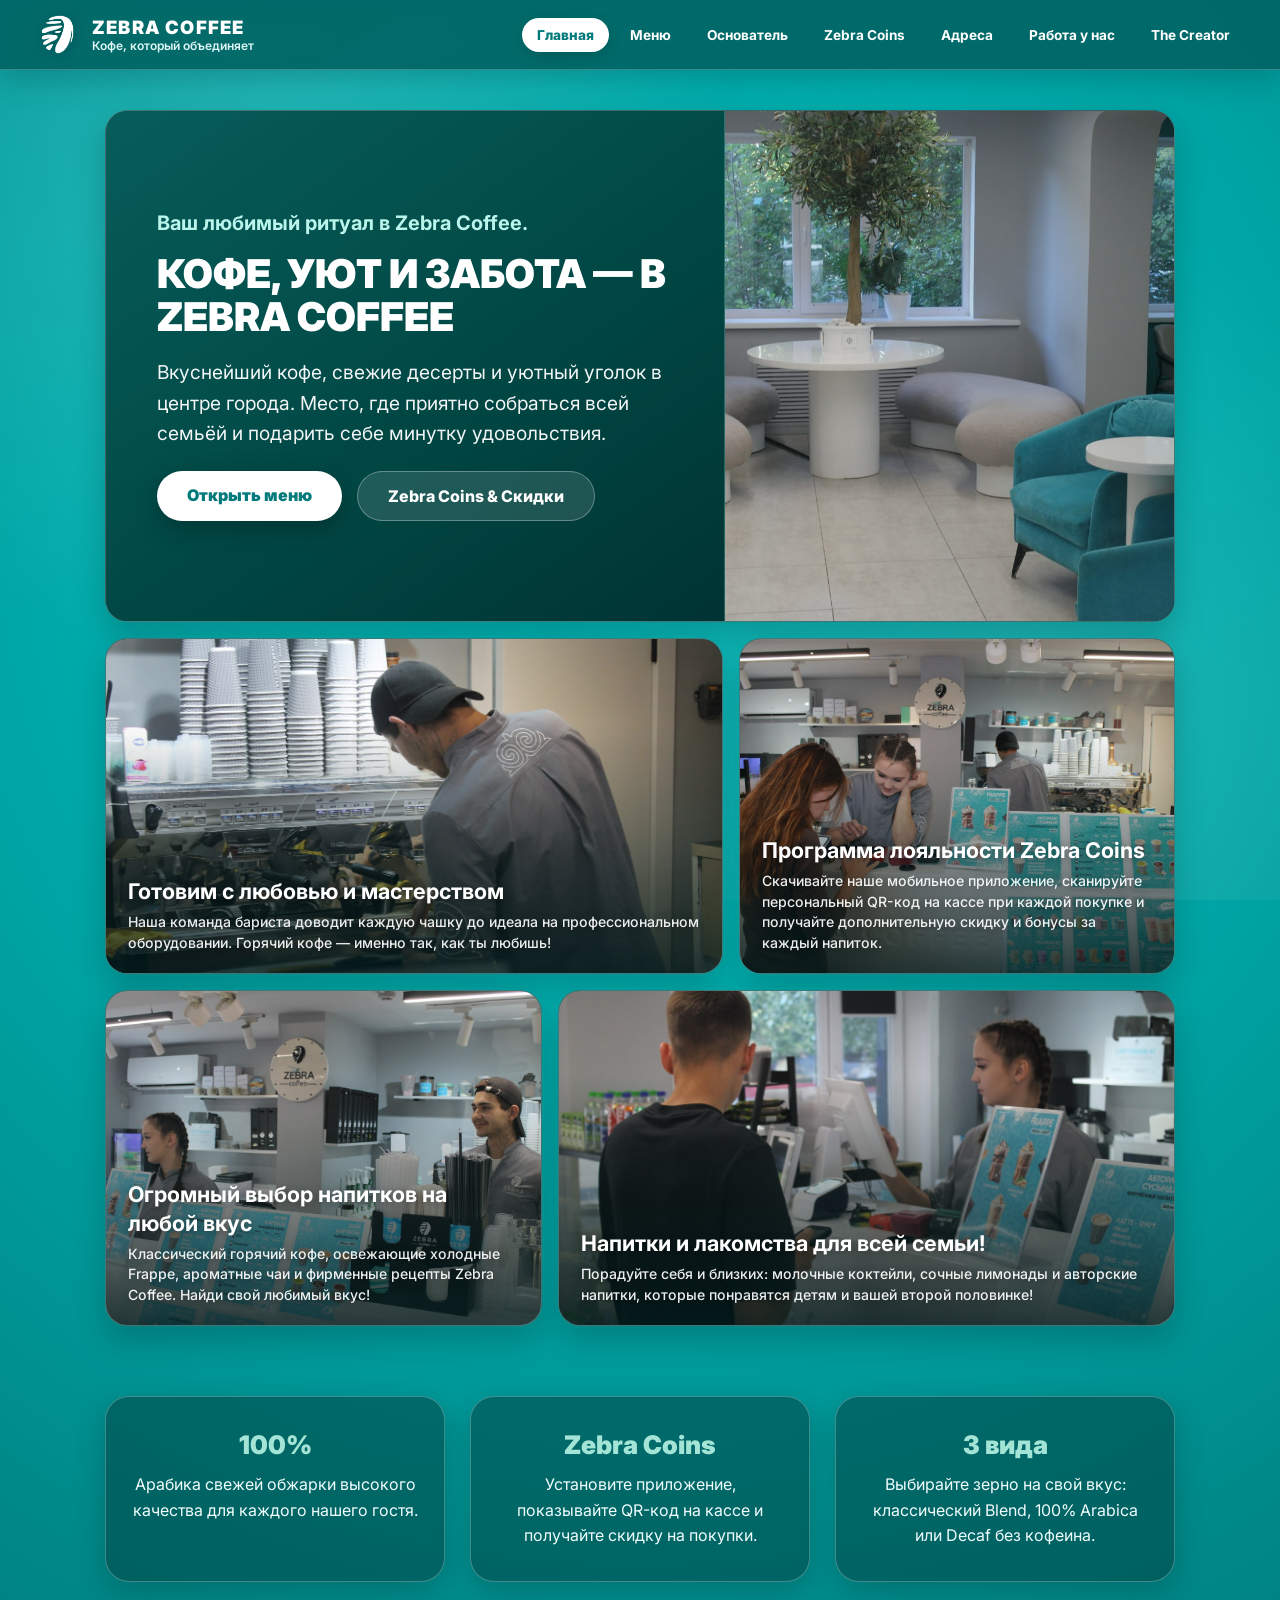
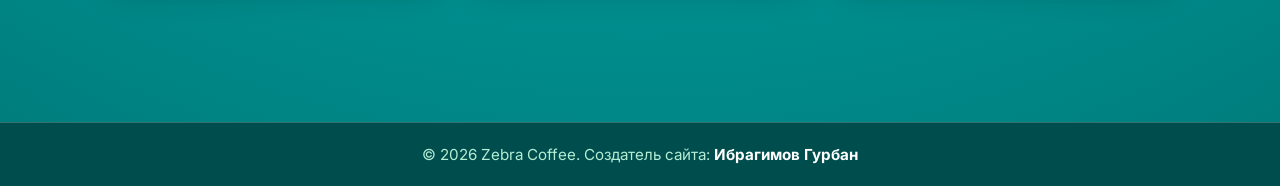
==== index.html @ 772f5da1 "Add files via upload" ====
<!DOCTYPE html>
<html lang="ru">
<head>
  <meta charset="UTF-8">
  <meta name="viewport" content="width=device-width, initial-scale=1.0">
  <title>Zebra Coffee</title>
  <link rel="icon" type="image/x-icon" href="images/unnamed (1).ico">
  <link rel="stylesheet" href="styles.css">
  <link rel="preconnect" href="https://fonts.googleapis.com">
  <link rel="preconnect" href="https://fonts.gstatic.com" crossorigin>
  <link href="https://fonts.googleapis.com/css2?family=Montserrat:ital,wght@0,300;0,400;0,600;0,800;0,900;1,400&display=swap" rel="stylesheet">
  <style>
    :root {
      --bg-teal: #007a7a;
      --accent-teal: #a3e4d7;
      --glass-bg: rgba(0, 50, 50, 0.45);
      --glass-border: rgba(255, 255, 255, 0.25);
      --text-white: #ffffff;
    }

    body {
      background-color: var(--bg-teal);
      color: var(--text-white);
      font-family: 'Montserrat', -apple-system, BlinkMacSystemFont, sans-serif;
      margin: 0;
      padding: 0;
    }
    .hero-buttons-row {
      display: flex;
      gap: 15px;
      flex-wrap: wrap;
    }
    .hero-btn-primary {
      display: inline-block;
      background: #ffffff;
      color: var(--bg-teal);
      padding: 14px 30px;
      border-radius: 30px;
      font-weight: 900;
      font-size: 1rem;
      text-decoration: none;
      box-shadow: 0 8px 25px rgba(0,0,0,0.25);
      transition: all 0.3s ease;
    }
    .hero-btn-primary:hover {
      background: #e0f7f7;
      transform: translateY(-3px);
    }
    .hero-btn-secondary {
      display: inline-block;
      background: rgba(255, 255, 255, 0.12);
      border: 1px solid rgba(255, 255, 255, 0.3);
      color: #ffffff;
      padding: 14px 30px;
      border-radius: 30px;
      font-weight: 800;
      font-size: 1rem;
      text-decoration: none;
      backdrop-filter: blur(10px);
      transition: all 0.3s ease;
    }
    .hero-btn-secondary:hover {
      background: rgba(255, 255, 255, 0.25);
      transform: translateY(-3px);
    }

    .steam-line-1 {
      animation: riseSteam1 2.4s ease-in-out infinite;
      transform-origin: 90px 46px;
    }
    .steam-line-2 {
      animation: riseSteam2 2.8s ease-in-out infinite;
      animation-delay: 0.9s;
      transform-origin: 90px 46px;
    }

    @keyframes riseSteam1 {
      0% {
        transform: translateY(0px) scale(0.4);
        opacity: 0;
      }
      30% {
        opacity: 0.8;
      }
      80% {
        opacity: 0.2;
      }
      100% {
        transform: translateY(-38px) scale(1.1);
        opacity: 0;
      }
    }

    @keyframes riseSteam2 {
      0% {
        transform: translateY(0px) scale(0.3);
        opacity: 0;
      }
      35% {
        opacity: 0.85;
      }
      80% {
        opacity: 0.15;
      }
      100% {
        transform: translateY(-42px) scale(1.2);
        opacity: 0;
      }
    }

    .features-grid {
      display: grid;
      grid-template-columns: repeat(auto-fit, minmax(280px, 1fr));
      gap: 25px;
      max-width: 1100px;
      margin: 0 auto 60px auto;
      padding: 0 15px;
    }

    .feature-box {
      background: var(--glass-bg);
      border: 1px solid var(--glass-border);
      border-radius: 24px;
      padding: 32px 25px;
      text-align: center;
      backdrop-filter: blur(14px);
      -webkit-backdrop-filter: blur(14px);
      box-shadow: 0 10px 30px rgba(0, 30, 30, 0.25);
      transition: all 0.3s ease;
    }
    .feature-box:hover {
      transform: translateY(-5px);
      background: rgba(0, 70, 70, 0.6);
      border-color: rgba(255, 255, 255, 0.45);
    }
    .feature-box h3 {
      font-size: 1.6rem;
      font-weight: 900;
      color: var(--accent-teal);
      margin-bottom: 12px;
    }
    .feature-box p {
      font-size: 1rem;
      color: #f0fdfd;
      line-height: 1.6;
      margin: 0;
    }

    .home-gallery {
      max-width: 1100px;
      margin: 20px auto 70px;
      padding: 0 15px;
    }
    .home-gallery-grid {
      display: grid;
      grid-template-columns: repeat(12, minmax(0, 1fr));
      grid-auto-rows: 160px;
      gap: 16px;
    }
    .home-gallery-item {
      position: relative;
      grid-column: span 5;
      min-width: 0;
      margin: 0;
      overflow: hidden;
      border: 1px solid rgba(255, 255, 255, 0.24);
      border-radius: 22px;
      background: rgba(0, 45, 45, 0.7);
      box-shadow: 0 14px 32px rgba(0, 30, 30, 0.24);
    }
    .home-gallery-item--hero {
      grid-column: 1 / -1;
      grid-row: span 3;
      min-height: 512px;
    }
    .home-gallery-item:nth-child(2),
    .home-gallery-item:nth-child(5) {
      grid-column: span 7;
      grid-row: span 2;
      min-height: 336px;
    }
    .home-gallery-item:nth-child(3),
    .home-gallery-item:nth-child(4) {
      grid-column: span 5;
      grid-row: span 2;
      min-height: 336px;
    }
    .home-gallery-item img {
      display: block;
      width: 100%;
      height: 100%;
      object-fit: cover;
      object-position: center;
      transition: transform 0.55s ease;
    }
    .home-gallery-item:hover img {
      transform: scale(1.04);
    }
    .home-gallery-item--hero {
      background: linear-gradient(145deg, #075d5a, #003b3a 72%, #002f31);
    }
    .home-gallery-item--hero img {
      position: absolute;
      inset: 0 0 0 58%;
      width: 42%;
      object-position: center 48%;
    }
    .home-gallery-item.home-gallery-item--hero::after {
      inset: 0 0 0 58%;
      background: linear-gradient(90deg, rgba(0, 43, 42, 0.08), rgba(0, 25, 27, 0.18));
    }
    .home-gallery-item::after {
      position: absolute;
      inset: 25% 0 0;
      content: "";
      background: linear-gradient(180deg, transparent, rgba(0, 24, 26, 0.82));
      pointer-events: none;
    }
    .home-gallery-item figcaption {
      position: absolute;
      z-index: 1;
      right: 22px;
      bottom: 20px;
      left: 22px;
      display: flex;
      flex-direction: column;
      gap: 6px;
      color: #ffffff;
      text-shadow: 0 2px 10px rgba(0, 0, 0, 0.4);
    }
    .home-gallery-item figcaption span {
      color: #baf5ec;
      font-size: 0.76rem;
      font-weight: 800;
      letter-spacing: 0.08em;
      text-transform: uppercase;
    }
    .home-gallery-item figcaption strong {
      font-size: clamp(1rem, 2.1vw, 1.35rem);
      line-height: 1.35;
    }
    .home-gallery-item figcaption .home-gallery-copy {
      color: rgba(255, 255, 255, 0.92);
      font-size: 0.88rem;
      font-weight: 500;
      letter-spacing: normal;
      line-height: 1.45;
      text-transform: none;
    }
    .home-gallery-item--hero figcaption.home-photo-hero {
      top: 0;
      right: auto;
      bottom: 0;
      left: 0;
      width: 58%;
      box-sizing: border-box;
      justify-content: center;
      gap: 18px;
      padding: clamp(28px, 4vw, 52px);
      border: 0;
      border-right: 1px solid rgba(255,255,255,.14);
      border-left: 0;
      border-radius: 20px 0 0 20px;
      background: linear-gradient(145deg, #075d5a, #004542 62%, #003333);
      box-shadow: none;
      backdrop-filter: none;
      -webkit-backdrop-filter: none;
      text-shadow: none;
      transform: none;
    }
    .home-photo-hero .home-photo-kicker {
      color: #baf5ec;
      font-size: clamp(1rem, 1.8vw, 1.25rem);
      font-weight: 700;
      letter-spacing: normal;
      text-transform: none;
    }
    .home-photo-hero h1 {
      margin: 0;
      color: #fff;
      font-size: clamp(2rem, 3.1vw, 2.8rem);
      font-weight: 900;
      line-height: 1.08;
    }
    .home-photo-hero p {
      margin: 0;
      color: rgba(255,255,255,.95);
      font-size: clamp(1rem, 1.55vw, 1.2rem);
      line-height: 1.6;
    }
    .home-photo-hero .hero-buttons-row {
      margin-top: 4px;
    }

    @media screen and (max-width: 850px) {
      .home-gallery-grid {
        grid-template-columns: repeat(2, minmax(0, 1fr));
        grid-auto-rows: minmax(320px, auto);
      }
      .home-gallery-item,
      .home-gallery-item:nth-child(n+2) {
        grid-column: span 2;
        grid-row: auto;
        min-height: 320px;
      }
      .home-gallery-item--hero {
        min-height: 500px;
      }
    }
    @media screen and (max-width: 520px) {
      .home-gallery {
        margin-bottom: 48px;
      }
      .home-gallery-grid {
        grid-template-columns: 1fr;
        grid-auto-rows: minmax(320px, auto);
        gap: 12px;
      }
      .home-gallery-item,
      .home-gallery-item:nth-child(n+2) {
        grid-column: span 1;
        grid-row: auto;
        min-height: 320px;
      }
      .home-gallery-item--hero {
        grid-column: span 1;
        grid-row: auto;
        min-height: 540px;
      }
      .home-gallery-item--hero figcaption.home-photo-hero {
        top: auto;
        right: 17px;
        bottom: 20px;
        left: 17px;
        width: auto;
        padding: 22px 18px;
        transform: none;
        gap: 12px;
      }
      .home-gallery-item figcaption {
        right: 17px;
        bottom: 16px;
        left: 17px;
      }
    }
    @media screen and (max-width: 650px) {
      .home-gallery-grid {
        display: block;
        margin: 0;
        padding: 0;
        overflow: visible;
      }
      .home-gallery-item:not(.home-gallery-item--hero) {
        display: none;
      }
      .home-gallery-item--hero {
        display: flex;
        width: 100%;
        height: auto;
        min-height: 0;
      }
      .home-gallery-item--hero img {
        inset: 0 0 auto;
        width: 100%;
        height: 220px;
        object-position: center 55%;
      }
      .home-gallery-item.home-gallery-item--hero::after {
        inset: 0 0 auto;
        height: 220px;
        background: linear-gradient(180deg, transparent 55%, rgba(0, 48, 48, .55));
      }
      .home-gallery-item--hero figcaption.home-photo-hero {
        position: relative;
        top: auto;
        right: auto;
        bottom: auto;
        left: auto;
        width: 100%;
        box-sizing: border-box;
        margin-top: 220px;
        padding: 22px 20px 26px;
        gap: 11px;
        border: 0;
        border-top: 1px solid rgba(255,255,255,.16);
        border-left: 0;
        border-radius: 0;
        background: linear-gradient(180deg, #064542, #003b3a);
        transform: none;
      }
      .home-photo-hero h1 {
        font-size: clamp(1.75rem, 7.2vw, 2.35rem);
      }
      .home-photo-hero p {
        font-size: 0.95rem;
        line-height: 1.5;
      }
      .home-photo-hero .hero-buttons-row {
        gap: 10px;
      }
      .home-photo-hero .hero-btn-primary,
      .home-photo-hero .hero-btn-secondary {
        padding: 12px 16px;
        font-size: 0.9rem;
      }
      .features-grid {
        grid-template-columns: 1fr;
        gap: 14px;
        margin-top: 24px;
      }
      .feature-box {
        position: relative;
        display: flex;
        min-height: 190px;
        flex-direction: column;
        justify-content: flex-end;
        overflow: hidden;
        isolation: isolate;
        padding: 24px;
        border-color: rgba(255,255,255,.24);
        background: #003c3d;
        text-align: left;
        backdrop-filter: none;
        -webkit-backdrop-filter: none;
      }
      .feature-box::before,
      .feature-box::after {
        position: absolute;
        inset: 0;
        content: "";
        pointer-events: none;
      }
      .feature-box::before {
        z-index: -2;
        background-image: var(--feature-image);
        background-position: center;
        background-size: cover;
        opacity: .7;
      }
      .feature-box::after {
        z-index: -1;
        background: linear-gradient(90deg, rgba(0,30,31,.9), rgba(0,35,36,.48)), linear-gradient(0deg, rgba(0,24,26,.75), transparent 85%);
      }
      .feature-box:nth-child(1) {
        --feature-image: url("images/home-coffee-making.jpg");
      }
      .feature-box:nth-child(2) {
        --feature-image: url("images/home-guest-service.jpg");
      }
      .feature-box:nth-child(2)::before {
        background-position: center 42%;
        background-size: cover;
      }
      .feature-box:nth-child(3) {
        --feature-image: url("images/home-barista-service.jpg");
      }
      .feature-box h3 {
        position: relative;
        margin: 0 0 8px;
        color: #baf5ec;
        font-size: 1.55rem;
        text-shadow: 0 2px 12px rgba(0,0,0,.6);
      }
      .feature-box p {
        position: relative;
        max-width: 36rem;
        color: #fff;
        font-size: 1rem;
        line-height: 1.55;
        text-shadow: 0 2px 12px rgba(0,0,0,.8);
      }
    }  </style>
</head>
<body>

  <header>
    <div class="nav-container">
      <a href="index.html" class="logo-container">
        <img src="images/zebra-mark-white.png" alt="Zebra Coffee" class="logo-img">
        <div class="logo-brand-text">
          <span class="logo-brand-title">ZEBRA COFFEE</span>
          <span class="logo-brand-subtitle">Кофе, который объединяет</span>
        </div>
      </a>
      <nav>
        <ul>
          <li><a href="index.html" class="active">Главная</a></li>
          <li><a href="menu.html">Меню</a></li>
          <li><a href="about.html">Основатель</a></li>
          <li><a href="zebra-coins.html">Zebra Coins</a></li>
          <li><a href="addresses.html">Адреса</a></li>
          <li><a href="job.html">Работа у нас</a></li>
          <li><a href="creators.html">The Creator</a></li>
        </ul>
      </nav>
    </div>
  </header>

  <div class="container">
    <section class="home-gallery" aria-label="Zebra Coffee">
      <div class="home-gallery-grid">
        <figure class="home-gallery-item home-gallery-item--hero">
          <img src="images/home-interior.jpg" alt="Уютный интерьер кофейни Zebra Coffee" loading="eager" decoding="async">
          <figcaption class="home-photo-hero">
            <span class="home-photo-kicker">Ваш любимый ритуал в Zebra Coffee.</span>
            <h1>КОФЕ, УЮТ И ЗАБОТА — В ZEBRA COFFEE</h1>
            <p>Вкуснейший кофе, свежие десерты и уютный уголок в центре города. Место, где приятно собраться всей семьёй и подарить себе минутку удовольствия.</p>
            <div class="hero-buttons-row">
              <a href="menu.html" class="hero-btn-primary">Открыть меню</a>
              <a href="zebra-coins.html" class="hero-btn-secondary">Zebra Coins &amp; Скидки</a>
            </div>
          </figcaption>
        </figure>
        <figure class="home-gallery-item">
          <img src="images/home-coffee-making.jpg" alt="Бариста готовит кофе на профессиональной кофемашине" loading="lazy" decoding="async">
          <figcaption><strong>Готовим с любовью и мастерством</strong><span class="home-gallery-copy">Наша команда бариста доводит каждую чашку до идеала на профессиональном оборудовании. Горячий кофе — именно так, как ты любишь!</span></figcaption>
        </figure>
        <figure class="home-gallery-item">
          <img src="images/home-cafe-team.jpg" alt="Команда Zebra Coffee за работой" loading="lazy" decoding="async">
          <figcaption><strong>Программа лояльности Zebra Coins</strong><span class="home-gallery-copy">Скачивайте наше мобильное приложение, сканируйте персональный QR-код на кассе при каждой покупке и получайте дополнительную скидку и бонусы за каждый напиток.</span></figcaption>
        </figure>
        <figure class="home-gallery-item">
          <img src="images/home-barista-service.jpg" alt="Бариста помогает гостям выбрать напиток" loading="lazy" decoding="async">
          <figcaption><strong>Огромный выбор напитков на любой вкус</strong><span class="home-gallery-copy">Классический горячий кофе, освежающие холодные Frappe, ароматные чаи и фирменные рецепты Zebra Coffee. Найди свой любимый вкус!</span></figcaption>
        </figure>
        <figure class="home-gallery-item">
          <img src="images/home-guest-service.jpg" alt="Гость оформляет заказ в Zebra Coffee" loading="lazy" decoding="async">
          <figcaption><strong>Напитки и лакомства для всей семьи!</strong><span class="home-gallery-copy">Порадуйте себя и близких: молочные коктейли, сочные лимонады и авторские напитки, которые понравятся детям и вашей второй половинке!</span></figcaption>
        </figure>
      </div>
    </section>

    <div class="features-grid">
      <div class="feature-box">
        <h3>100%</h3>
        <p>Арабика свежей обжарки высокого качества для каждого нашего гостя.</p>
      </div>
      <div class="feature-box">
        <h3>Zebra Coins</h3>
        <p>Установите приложение, показывайте QR-код на кассе и получайте скидку на покупки.</p>
      </div>
      <div class="feature-box">
        <h3>3 вида</h3>
        <p>Выбирайте зерно на свой вкус: классический Blend, 100% Arabica или Decaf без кофеина.</p>
      </div>
    </div>


  </div>

  <footer>
    <p>© 2026 Zebra Coffee. Создатель сайта: <strong>Ибрагимов Гурбан</strong></p>
  </footer>

</body>
</html>
---- styles.css ----
@import url('https://fonts.googleapis.com/css2?family=Inter:wght@400;600;700;800;900&display=swap');

* {
  box-sizing: border-box;
  margin: 0;
  padding: 0;
}

body {
  background: radial-gradient(circle at 50% 30%, #00c9c9 0%, #00a3a3 50%, #007a7a 100%) !important;
  color: #ffffff !important;
  font-family: 'Inter', 'Segoe UI', Helvetica, Arial, sans-serif !important;
  min-height: 100vh;
  overflow-x: hidden;
  position: relative;
  opacity: 0;
  animation: fadeInPage 0.4s ease-in-out forwards;
}

@keyframes fadeInPage {
  from { opacity: 0; }
  to { opacity: 1; }
}

body::before {
  content: '';
  position: fixed;
  top: 0;
  left: 0;
  width: 100%;
  height: 100%;
  background-image: radial-gradient(circle at 20% 20%, rgba(255, 255, 255, 0.15) 0%, transparent 40%),
                    radial-gradient(circle at 80% 80%, rgba(255, 255, 255, 0.12) 0%, transparent 40%),
                    radial-gradient(circle at 50% 50%, rgba(0, 0, 0, 0.1) 0%, transparent 60%);
  pointer-events: none;
  z-index: -1;
}

header {
  background: rgba(0, 100, 100, 0.92) !important;
  backdrop-filter: blur(14px) !important;
  border-bottom: 1px solid rgba(255, 255, 255, 0.22) !important;
  position: sticky !important;
  top: 0 !important;
  z-index: 10000 !important;
  padding: 12px 0 !important;
  box-shadow: 0 8px 32px rgba(0, 40, 40, 0.25) !important;
}

.nav-container {
  max-width: 1250px !important;
  margin: 0 auto !important;
  padding: 0 20px !important;
  display: flex !important;
  justify-content: space-between !important;
  align-items: center !important;
}

.logo-container {
  display: flex !important;
  align-items: center !important;
  gap: 12px !important;
  text-decoration: none !important;
}

.logo-img {
  width: 45px !important;
  height: 45px !important;
  max-width: 45px !important;
  max-height: 45px !important;
  object-fit: contain !important;
  filter: drop-shadow(0 2px 8px rgba(0,0,0,0.2));
}

.logo-brand-text {
  display: flex !important;
  flex-direction: column !important;
}

.logo-brand-title {
  color: #ffffff !important;
  font-weight: 900 !important;
  font-size: 1.15rem !important;
  letter-spacing: 1.2px !important;
}

.logo-brand-subtitle {
  color: #e0f7f7 !important;
  font-size: 0.75rem !important;
  font-weight: 600 !important;
}

nav ul {
  list-style: none !important;
  display: flex !important;
  gap: 6px !important;
  margin: 0 !important;
  padding: 0 !important;
  align-items: center !important;
}

nav ul li {
  display: inline-block !important;
}

nav ul li a {
  color: #ffffff !important;
  text-decoration: none !important;
  font-size: 0.85rem !important;
  font-weight: 700 !important;
  padding: 8px 14px !important;
  border-radius: 25px !important;
  transition: all 0.25s ease !important;
  display: inline-block !important;
  border: 1px solid transparent !important;
}

nav ul li a:hover {
  background: rgba(255, 255, 255, 0.25) !important;
  border-color: rgba(255, 255, 255, 0.4) !important;
  transform: translateY(-2px) !important;
}

nav ul li a.active {
  background: #ffffff !important;
  color: #007a7a !important;
  font-weight: 800 !important;
  box-shadow: 0 4px 15px rgba(0, 0, 0, 0.15) !important;
}

.container {
  max-width: 1200px;
  margin: 0 auto;
  padding: 20px;
}

footer {
  background-color: #004d4d !important;
  color: #b2edd4 !important;
  border-top: 1px solid rgba(255, 255, 255, 0.2) !important;
  margin-top: 60px !important;
  padding: 22px 20px !important;
  text-align: center !important;
  font-size: 0.95rem !important;
}

footer strong {
  color: #ffffff !important;
}

@media screen and (max-width: 980px) {
  .nav-container {
    flex-direction: column !important;
    gap: 15px !important;
  }
  nav ul {
    flex-wrap: wrap !important;
    justify-content: center !important;
  }
}

html.modal-open, body.modal-open { overflow: hidden; overscroll-behavior: none; }
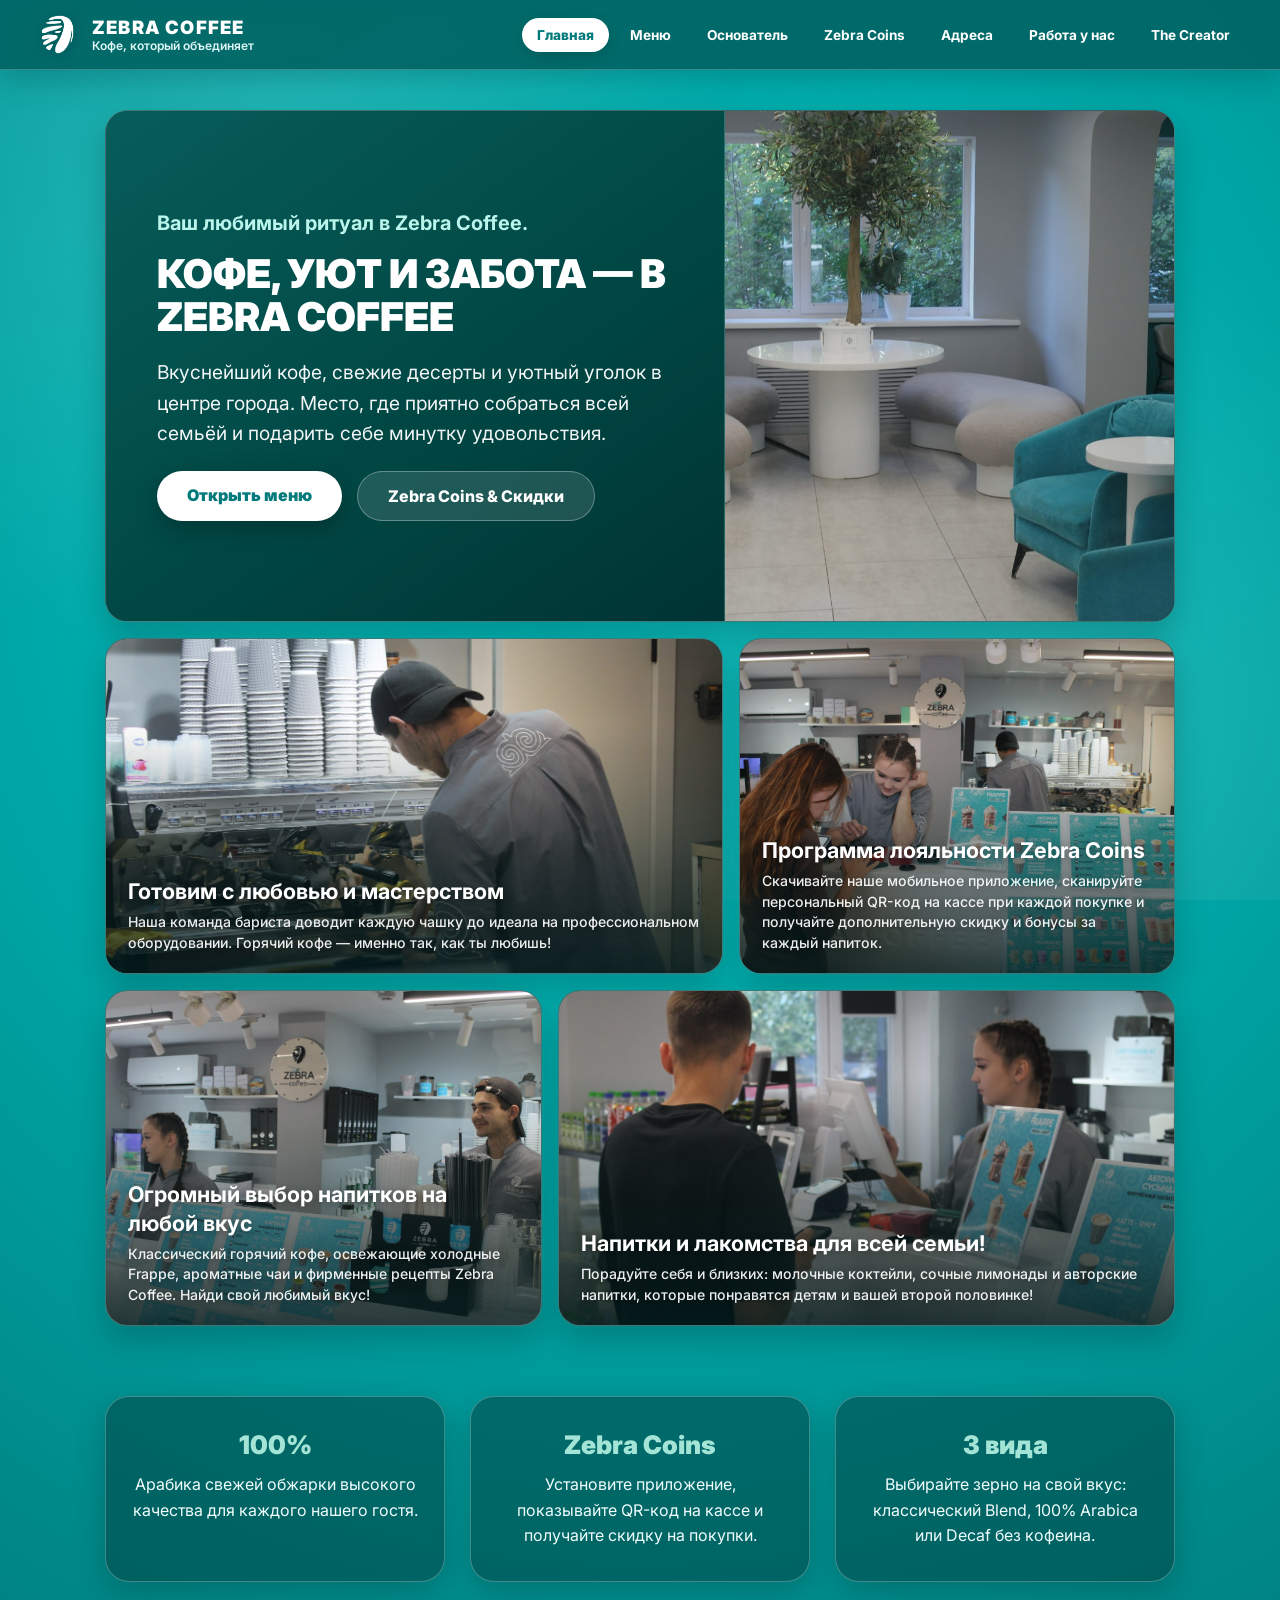
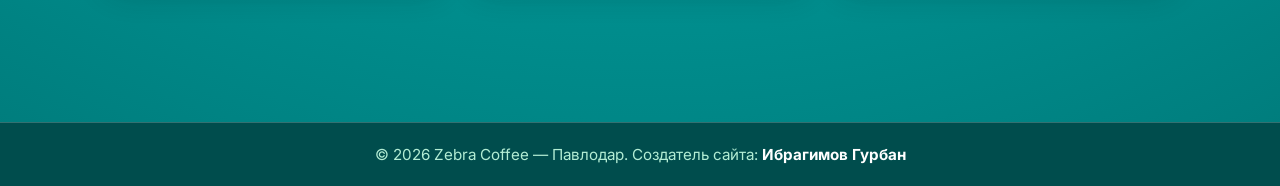
==== commit b081eeac: "Add files via upload" ====
--- a/index.html
+++ b/index.html
@@ -549,7 +549,7 @@
   </div>
 
   <footer>
-    <p>© 2026 Zebra Coffee. Создатель сайта: <strong>Ибрагимов Гурбан</strong></p>
+    <p>© 2026 Zebra Coffee — Павлодар. Создатель сайта: <strong>Ибрагимов Гурбан</strong></p>
   </footer>
 
 </body>
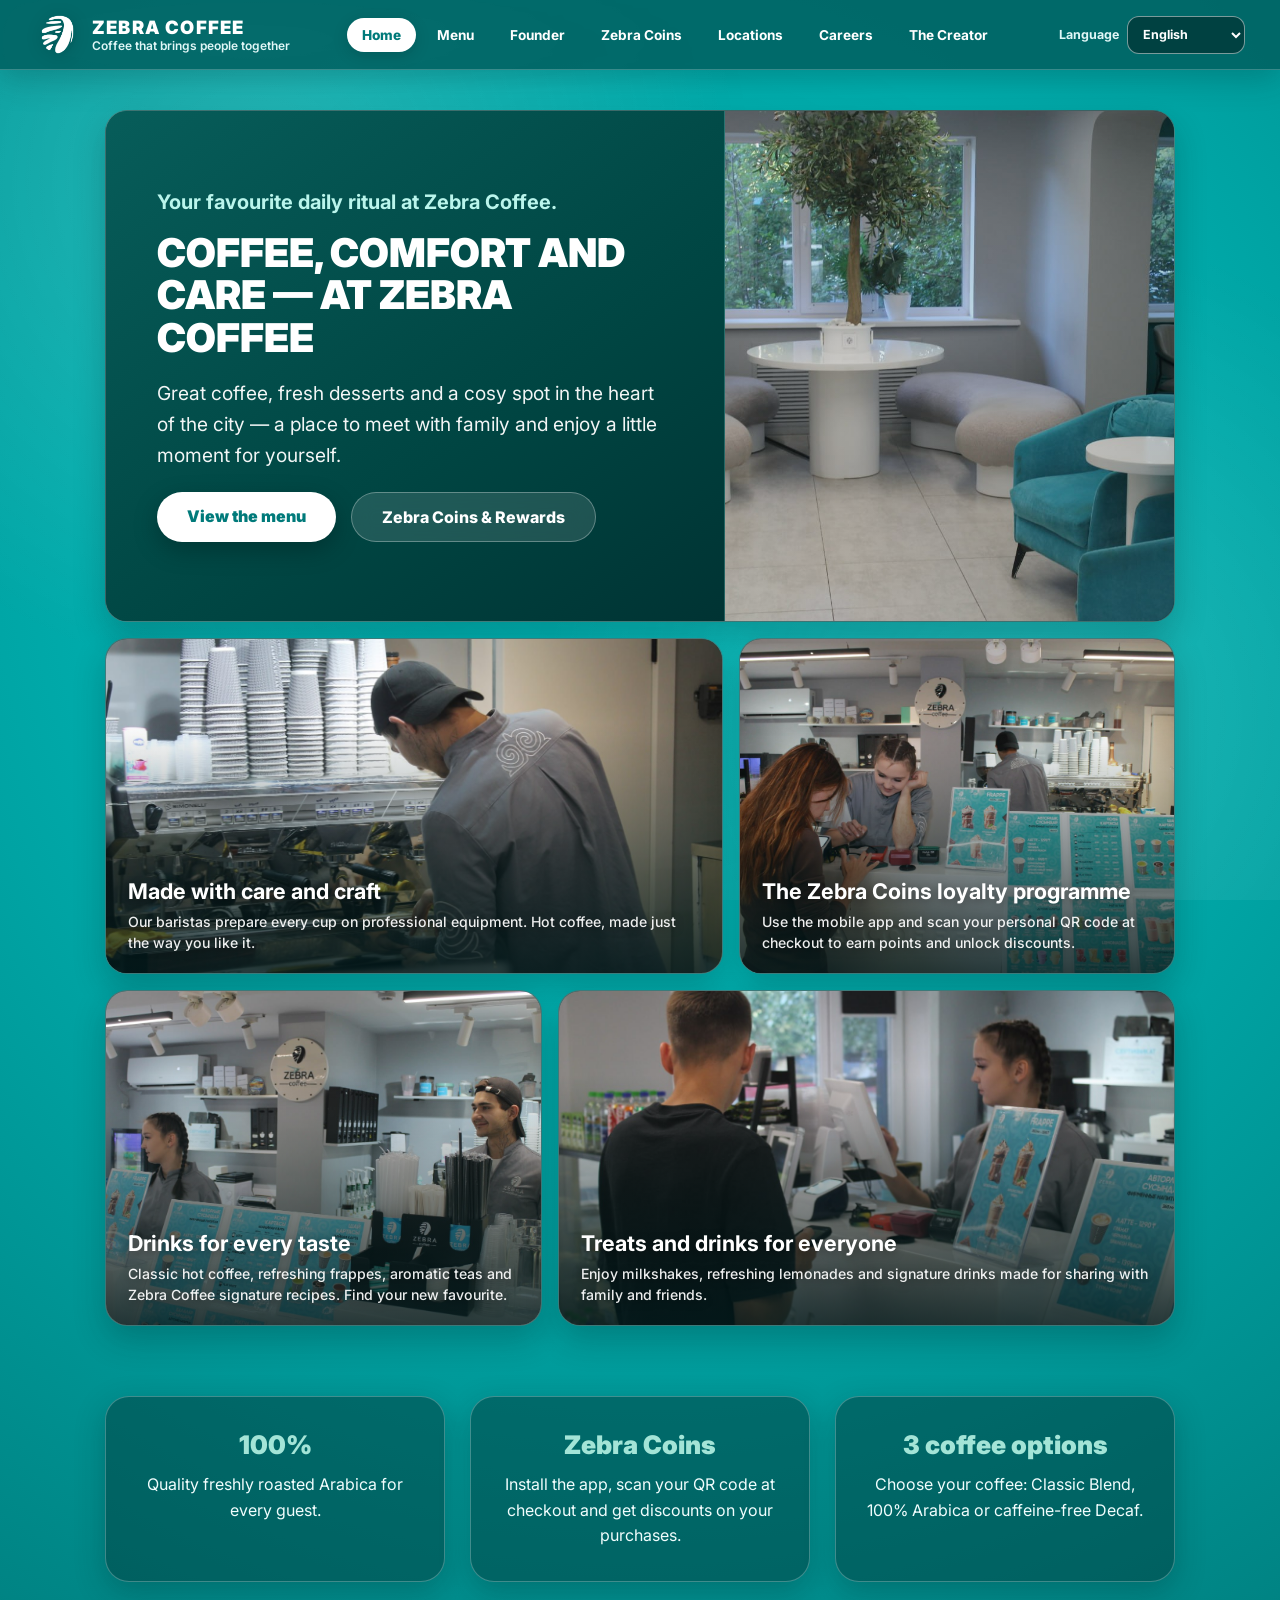
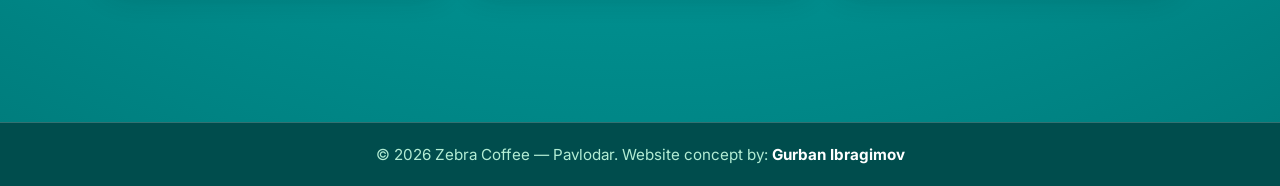
==== commit f680c0a0: "Add files via upload" ====
--- a/index.html
+++ b/index.html
@@ -1,5 +1,5 @@
 <!DOCTYPE html>
-<html lang="ru">
+<html lang="en">
 <head>
   <meta charset="UTF-8">
   <meta name="viewport" content="width=device-width, initial-scale=1.0">
@@ -552,5 +552,6 @@
     <p>© 2026 Zebra Coffee — Павлодар. Создатель сайта: <strong>Ибрагимов Гурбан</strong></p>
   </footer>
 
+  <script src="i18n.js" defer></script>
 </body>
 </html>
--- a/styles.css
+++ b/styles.css
@@ -148,7 +148,7 @@
   color: #ffffff !important;
 }
 
-@media screen and (max-width: 980px) {
+@media screen and (max-width: 980px) {
   .nav-container {
     flex-direction: column !important;
     gap: 15px !important;
@@ -159,4 +159,34 @@
   }
 }
 
+.language-switcher {
+  display: flex;
+  align-items: center;
+  gap: 8px;
+  flex: 0 0 auto;
+  color: #e0f7f7;
+  font-size: .78rem;
+  font-weight: 700;
+}
+.language-switcher select {
+  min-height: 38px;
+  max-width: 160px;
+  padding: 7px 30px 7px 11px;
+  border: 1px solid rgba(255,255,255,.48);
+  border-radius: 12px;
+  background: rgba(0,55,55,.8);
+  color: #fff;
+  font: inherit;
+  cursor: pointer;
+}
+.language-switcher select option { background: #064b49; color: #fff; }
+.language-switcher select:focus-visible { outline: 3px solid #a3e4d7; outline-offset: 2px; }
+@media screen and (max-width: 980px) {
+  .language-switcher { justify-content: center; }
+}
+@media screen and (max-width: 520px) {
+  .language-switcher { width: 100%; }
+  .language-switcher select { flex: 1; max-width: 230px; }
+}
+
 html.modal-open, body.modal-open { overflow: hidden; overscroll-behavior: none; }
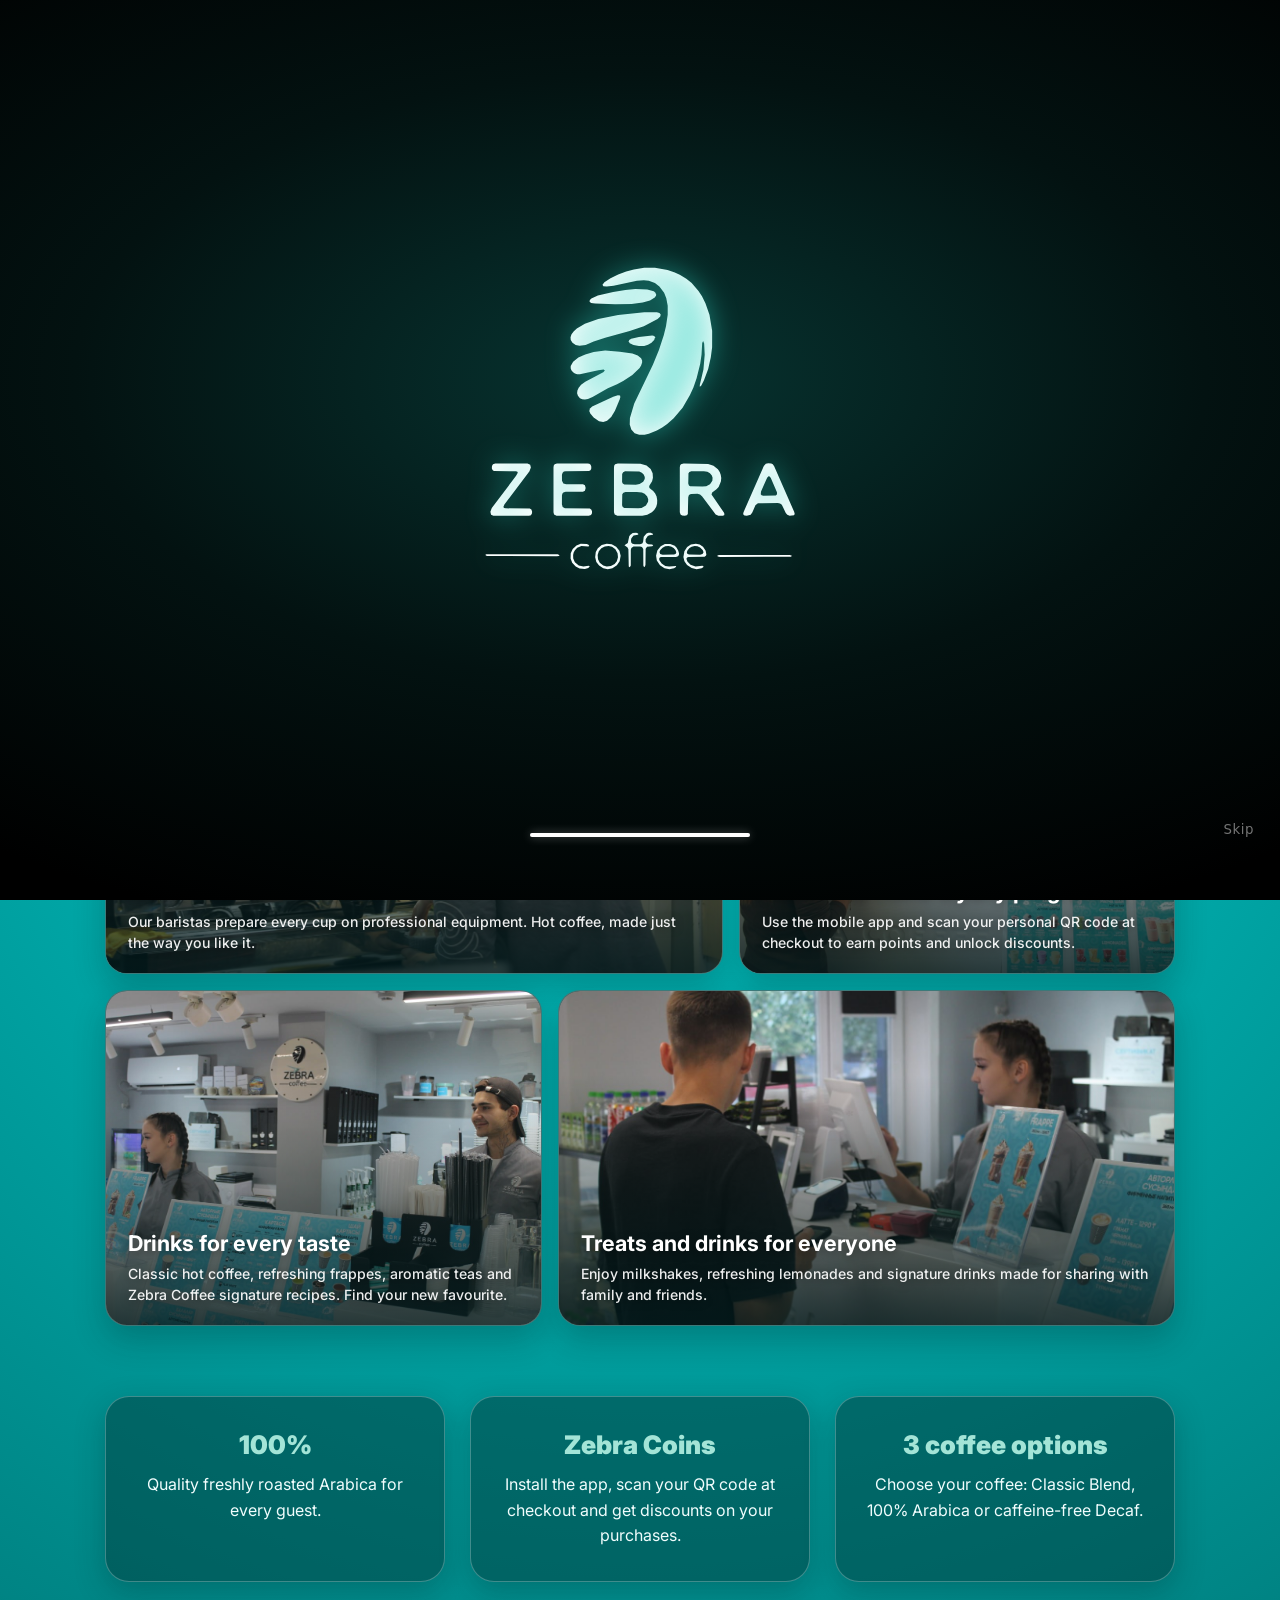
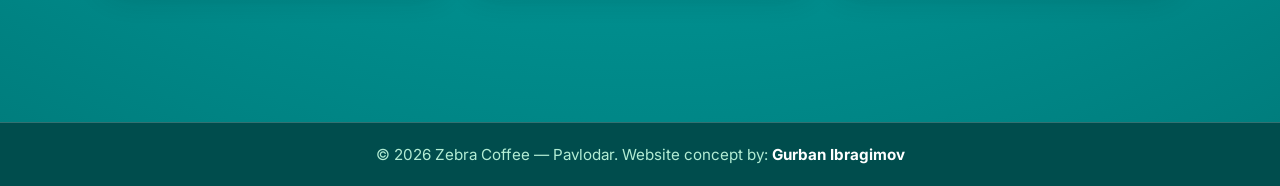
==== commit c697b4b5: "new" ====
--- a/index.html
+++ b/index.html
@@ -1,201 +1,203 @@
-<!DOCTYPE html>
-<html lang="en">
-<head>
-  <meta charset="UTF-8">
-  <meta name="viewport" content="width=device-width, initial-scale=1.0">
-  <title>Zebra Coffee</title>
-  <link rel="icon" type="image/x-icon" href="images/unnamed (1).ico">
-  <link rel="stylesheet" href="styles.css">
-  <link rel="preconnect" href="https://fonts.googleapis.com">
-  <link rel="preconnect" href="https://fonts.gstatic.com" crossorigin>
-  <link href="https://fonts.googleapis.com/css2?family=Montserrat:ital,wght@0,300;0,400;0,600;0,800;0,900;1,400&display=swap" rel="stylesheet">
-  <style>
-    :root {
-      --bg-teal: #007a7a;
-      --accent-teal: #a3e4d7;
-      --glass-bg: rgba(0, 50, 50, 0.45);
-      --glass-border: rgba(255, 255, 255, 0.25);
-      --text-white: #ffffff;
-    }
-
-    body {
-      background-color: var(--bg-teal);
-      color: var(--text-white);
-      font-family: 'Montserrat', -apple-system, BlinkMacSystemFont, sans-serif;
-      margin: 0;
-      padding: 0;
-    }
-    .hero-buttons-row {
-      display: flex;
-      gap: 15px;
-      flex-wrap: wrap;
-    }
-    .hero-btn-primary {
-      display: inline-block;
-      background: #ffffff;
-      color: var(--bg-teal);
-      padding: 14px 30px;
-      border-radius: 30px;
-      font-weight: 900;
-      font-size: 1rem;
-      text-decoration: none;
-      box-shadow: 0 8px 25px rgba(0,0,0,0.25);
-      transition: all 0.3s ease;
-    }
-    .hero-btn-primary:hover {
-      background: #e0f7f7;
-      transform: translateY(-3px);
-    }
-    .hero-btn-secondary {
-      display: inline-block;
-      background: rgba(255, 255, 255, 0.12);
-      border: 1px solid rgba(255, 255, 255, 0.3);
-      color: #ffffff;
-      padding: 14px 30px;
-      border-radius: 30px;
-      font-weight: 800;
-      font-size: 1rem;
-      text-decoration: none;
-      backdrop-filter: blur(10px);
-      transition: all 0.3s ease;
-    }
-    .hero-btn-secondary:hover {
-      background: rgba(255, 255, 255, 0.25);
-      transform: translateY(-3px);
-    }
-
-    .steam-line-1 {
-      animation: riseSteam1 2.4s ease-in-out infinite;
-      transform-origin: 90px 46px;
-    }
-    .steam-line-2 {
-      animation: riseSteam2 2.8s ease-in-out infinite;
-      animation-delay: 0.9s;
-      transform-origin: 90px 46px;
-    }
-
-    @keyframes riseSteam1 {
-      0% {
-        transform: translateY(0px) scale(0.4);
-        opacity: 0;
-      }
-      30% {
-        opacity: 0.8;
-      }
-      80% {
-        opacity: 0.2;
-      }
-      100% {
-        transform: translateY(-38px) scale(1.1);
-        opacity: 0;
-      }
-    }
-
-    @keyframes riseSteam2 {
-      0% {
-        transform: translateY(0px) scale(0.3);
-        opacity: 0;
-      }
-      35% {
-        opacity: 0.85;
-      }
-      80% {
-        opacity: 0.15;
-      }
-      100% {
-        transform: translateY(-42px) scale(1.2);
-        opacity: 0;
-      }
-    }
-
-    .features-grid {
-      display: grid;
-      grid-template-columns: repeat(auto-fit, minmax(280px, 1fr));
-      gap: 25px;
-      max-width: 1100px;
-      margin: 0 auto 60px auto;
-      padding: 0 15px;
-    }
-
-    .feature-box {
-      background: var(--glass-bg);
-      border: 1px solid var(--glass-border);
-      border-radius: 24px;
-      padding: 32px 25px;
-      text-align: center;
-      backdrop-filter: blur(14px);
-      -webkit-backdrop-filter: blur(14px);
-      box-shadow: 0 10px 30px rgba(0, 30, 30, 0.25);
-      transition: all 0.3s ease;
-    }
-    .feature-box:hover {
-      transform: translateY(-5px);
-      background: rgba(0, 70, 70, 0.6);
-      border-color: rgba(255, 255, 255, 0.45);
-    }
-    .feature-box h3 {
-      font-size: 1.6rem;
-      font-weight: 900;
-      color: var(--accent-teal);
-      margin-bottom: 12px;
-    }
-    .feature-box p {
-      font-size: 1rem;
-      color: #f0fdfd;
-      line-height: 1.6;
-      margin: 0;
-    }
-
-    .home-gallery {
-      max-width: 1100px;
-      margin: 20px auto 70px;
-      padding: 0 15px;
-    }
-    .home-gallery-grid {
-      display: grid;
-      grid-template-columns: repeat(12, minmax(0, 1fr));
-      grid-auto-rows: 160px;
-      gap: 16px;
-    }
-    .home-gallery-item {
-      position: relative;
-      grid-column: span 5;
-      min-width: 0;
-      margin: 0;
-      overflow: hidden;
-      border: 1px solid rgba(255, 255, 255, 0.24);
-      border-radius: 22px;
-      background: rgba(0, 45, 45, 0.7);
-      box-shadow: 0 14px 32px rgba(0, 30, 30, 0.24);
-    }
-    .home-gallery-item--hero {
-      grid-column: 1 / -1;
-      grid-row: span 3;
-      min-height: 512px;
-    }
-    .home-gallery-item:nth-child(2),
-    .home-gallery-item:nth-child(5) {
-      grid-column: span 7;
-      grid-row: span 2;
-      min-height: 336px;
-    }
-    .home-gallery-item:nth-child(3),
-    .home-gallery-item:nth-child(4) {
-      grid-column: span 5;
-      grid-row: span 2;
-      min-height: 336px;
-    }
-    .home-gallery-item img {
-      display: block;
-      width: 100%;
-      height: 100%;
-      object-fit: cover;
-      object-position: center;
-      transition: transform 0.55s ease;
-    }
-    .home-gallery-item:hover img {
-      transform: scale(1.04);
-    }
+<!DOCTYPE html>
+<html lang="en">
+<head>
+  <meta charset="UTF-8">
+  <meta name="viewport" content="width=device-width, initial-scale=1.0">
+  <title>Zebra Coffee</title>
+  <link rel="icon" type="image/x-icon" href="images/unnamed (1).ico">
+  <link rel="stylesheet" href="styles.css">
+  <link rel="stylesheet" href="intro.css">
+  <script>try{if(sessionStorage.getItem('zebra-intro-seen'))document.documentElement.classList.add('zi-seen')}catch(e){}</script>
+  <link rel="preconnect" href="https://fonts.googleapis.com">
+  <link rel="preconnect" href="https://fonts.gstatic.com" crossorigin>
+  <link href="https://fonts.googleapis.com/css2?family=Montserrat:ital,wght@0,300;0,400;0,600;0,800;0,900;1,400&display=swap" rel="stylesheet">
+  <style>
+    :root {
+      --bg-teal: #007a7a;
+      --accent-teal: #a3e4d7;
+      --glass-bg: rgba(0, 50, 50, 0.45);
+      --glass-border: rgba(255, 255, 255, 0.25);
+      --text-white: #ffffff;
+    }
+
+    body {
+      background-color: var(--bg-teal);
+      color: var(--text-white);
+      font-family: 'Montserrat', -apple-system, BlinkMacSystemFont, sans-serif;
+      margin: 0;
+      padding: 0;
+    }
+    .hero-buttons-row {
+      display: flex;
+      gap: 15px;
+      flex-wrap: wrap;
+    }
+    .hero-btn-primary {
+      display: inline-block;
+      background: #ffffff;
+      color: var(--bg-teal);
+      padding: 14px 30px;
+      border-radius: 30px;
+      font-weight: 900;
+      font-size: 1rem;
+      text-decoration: none;
+      box-shadow: 0 8px 25px rgba(0,0,0,0.25);
+      transition: all 0.3s ease;
+    }
+    .hero-btn-primary:hover {
+      background: #e0f7f7;
+      transform: translateY(-3px);
+    }
+    .hero-btn-secondary {
+      display: inline-block;
+      background: rgba(255, 255, 255, 0.12);
+      border: 1px solid rgba(255, 255, 255, 0.3);
+      color: #ffffff;
+      padding: 14px 30px;
+      border-radius: 30px;
+      font-weight: 800;
+      font-size: 1rem;
+      text-decoration: none;
+      backdrop-filter: blur(10px);
+      transition: all 0.3s ease;
+    }
+    .hero-btn-secondary:hover {
+      background: rgba(255, 255, 255, 0.25);
+      transform: translateY(-3px);
+    }
+
+    .steam-line-1 {
+      animation: riseSteam1 2.4s ease-in-out infinite;
+      transform-origin: 90px 46px;
+    }
+    .steam-line-2 {
+      animation: riseSteam2 2.8s ease-in-out infinite;
+      animation-delay: 0.9s;
+      transform-origin: 90px 46px;
+    }
+
+    @keyframes riseSteam1 {
+      0% {
+        transform: translateY(0px) scale(0.4);
+        opacity: 0;
+      }
+      30% {
+        opacity: 0.8;
+      }
+      80% {
+        opacity: 0.2;
+      }
+      100% {
+        transform: translateY(-38px) scale(1.1);
+        opacity: 0;
+      }
+    }
+
+    @keyframes riseSteam2 {
+      0% {
+        transform: translateY(0px) scale(0.3);
+        opacity: 0;
+      }
+      35% {
+        opacity: 0.85;
+      }
+      80% {
+        opacity: 0.15;
+      }
+      100% {
+        transform: translateY(-42px) scale(1.2);
+        opacity: 0;
+      }
+    }
+
+    .features-grid {
+      display: grid;
+      grid-template-columns: repeat(auto-fit, minmax(280px, 1fr));
+      gap: 25px;
+      max-width: 1100px;
+      margin: 0 auto 60px auto;
+      padding: 0 15px;
+    }
+
+    .feature-box {
+      background: var(--glass-bg);
+      border: 1px solid var(--glass-border);
+      border-radius: 24px;
+      padding: 32px 25px;
+      text-align: center;
+      backdrop-filter: blur(14px);
+      -webkit-backdrop-filter: blur(14px);
+      box-shadow: 0 10px 30px rgba(0, 30, 30, 0.25);
+      transition: all 0.3s ease;
+    }
+    .feature-box:hover {
+      transform: translateY(-5px);
+      background: rgba(0, 70, 70, 0.6);
+      border-color: rgba(255, 255, 255, 0.45);
+    }
+    .feature-box h3 {
+      font-size: 1.6rem;
+      font-weight: 900;
+      color: var(--accent-teal);
+      margin-bottom: 12px;
+    }
+    .feature-box p {
+      font-size: 1rem;
+      color: #f0fdfd;
+      line-height: 1.6;
+      margin: 0;
+    }
+
+    .home-gallery {
+      max-width: 1100px;
+      margin: 20px auto 70px;
+      padding: 0 15px;
+    }
+    .home-gallery-grid {
+      display: grid;
+      grid-template-columns: repeat(12, minmax(0, 1fr));
+      grid-auto-rows: 160px;
+      gap: 16px;
+    }
+    .home-gallery-item {
+      position: relative;
+      grid-column: span 5;
+      min-width: 0;
+      margin: 0;
+      overflow: hidden;
+      border: 1px solid rgba(255, 255, 255, 0.24);
+      border-radius: 22px;
+      background: rgba(0, 45, 45, 0.7);
+      box-shadow: 0 14px 32px rgba(0, 30, 30, 0.24);
+    }
+    .home-gallery-item--hero {
+      grid-column: 1 / -1;
+      grid-row: span 3;
+      min-height: 512px;
+    }
+    .home-gallery-item:nth-child(2),
+    .home-gallery-item:nth-child(5) {
+      grid-column: span 7;
+      grid-row: span 2;
+      min-height: 336px;
+    }
+    .home-gallery-item:nth-child(3),
+    .home-gallery-item:nth-child(4) {
+      grid-column: span 5;
+      grid-row: span 2;
+      min-height: 336px;
+    }
+    .home-gallery-item img {
+      display: block;
+      width: 100%;
+      height: 100%;
+      object-fit: cover;
+      object-position: center;
+      transition: transform 0.55s ease;
+    }
+    .home-gallery-item:hover img {
+      transform: scale(1.04);
+    }
     .home-gallery-item--hero {
       background: linear-gradient(145deg, #075d5a, #003b3a 72%, #002f31);
     }
@@ -208,45 +210,45 @@
     .home-gallery-item.home-gallery-item--hero::after {
       inset: 0 0 0 58%;
       background: linear-gradient(90deg, rgba(0, 43, 42, 0.08), rgba(0, 25, 27, 0.18));
-    }
-    .home-gallery-item::after {
-      position: absolute;
-      inset: 25% 0 0;
-      content: "";
-      background: linear-gradient(180deg, transparent, rgba(0, 24, 26, 0.82));
-      pointer-events: none;
-    }
-    .home-gallery-item figcaption {
-      position: absolute;
-      z-index: 1;
-      right: 22px;
-      bottom: 20px;
-      left: 22px;
-      display: flex;
-      flex-direction: column;
-      gap: 6px;
-      color: #ffffff;
-      text-shadow: 0 2px 10px rgba(0, 0, 0, 0.4);
-    }
-    .home-gallery-item figcaption span {
-      color: #baf5ec;
-      font-size: 0.76rem;
-      font-weight: 800;
-      letter-spacing: 0.08em;
-      text-transform: uppercase;
-    }
-    .home-gallery-item figcaption strong {
-      font-size: clamp(1rem, 2.1vw, 1.35rem);
-      line-height: 1.35;
-    }
-    .home-gallery-item figcaption .home-gallery-copy {
-      color: rgba(255, 255, 255, 0.92);
-      font-size: 0.88rem;
-      font-weight: 500;
-      letter-spacing: normal;
-      line-height: 1.45;
-      text-transform: none;
-    }
+    }
+    .home-gallery-item::after {
+      position: absolute;
+      inset: 25% 0 0;
+      content: "";
+      background: linear-gradient(180deg, transparent, rgba(0, 24, 26, 0.82));
+      pointer-events: none;
+    }
+    .home-gallery-item figcaption {
+      position: absolute;
+      z-index: 1;
+      right: 22px;
+      bottom: 20px;
+      left: 22px;
+      display: flex;
+      flex-direction: column;
+      gap: 6px;
+      color: #ffffff;
+      text-shadow: 0 2px 10px rgba(0, 0, 0, 0.4);
+    }
+    .home-gallery-item figcaption span {
+      color: #baf5ec;
+      font-size: 0.76rem;
+      font-weight: 800;
+      letter-spacing: 0.08em;
+      text-transform: uppercase;
+    }
+    .home-gallery-item figcaption strong {
+      font-size: clamp(1rem, 2.1vw, 1.35rem);
+      line-height: 1.35;
+    }
+    .home-gallery-item figcaption .home-gallery-copy {
+      color: rgba(255, 255, 255, 0.92);
+      font-size: 0.88rem;
+      font-weight: 500;
+      letter-spacing: normal;
+      line-height: 1.45;
+      text-transform: none;
+    }
     .home-gallery-item--hero figcaption.home-photo-hero {
       top: 0;
       right: auto;
@@ -267,82 +269,82 @@
       -webkit-backdrop-filter: none;
       text-shadow: none;
       transform: none;
-    }
-    .home-photo-hero .home-photo-kicker {
-      color: #baf5ec;
-      font-size: clamp(1rem, 1.8vw, 1.25rem);
-      font-weight: 700;
-      letter-spacing: normal;
-      text-transform: none;
-    }
-    .home-photo-hero h1 {
-      margin: 0;
-      color: #fff;
-      font-size: clamp(2rem, 3.1vw, 2.8rem);
-      font-weight: 900;
-      line-height: 1.08;
-    }
-    .home-photo-hero p {
-      margin: 0;
-      color: rgba(255,255,255,.95);
-      font-size: clamp(1rem, 1.55vw, 1.2rem);
-      line-height: 1.6;
-    }
-    .home-photo-hero .hero-buttons-row {
-      margin-top: 4px;
-    }
-
-    @media screen and (max-width: 850px) {
-      .home-gallery-grid {
-        grid-template-columns: repeat(2, minmax(0, 1fr));
-        grid-auto-rows: minmax(320px, auto);
-      }
-      .home-gallery-item,
-      .home-gallery-item:nth-child(n+2) {
-        grid-column: span 2;
-        grid-row: auto;
-        min-height: 320px;
-      }
-      .home-gallery-item--hero {
-        min-height: 500px;
-      }
-    }
-    @media screen and (max-width: 520px) {
-      .home-gallery {
-        margin-bottom: 48px;
-      }
-      .home-gallery-grid {
-        grid-template-columns: 1fr;
-        grid-auto-rows: minmax(320px, auto);
-        gap: 12px;
-      }
-      .home-gallery-item,
-      .home-gallery-item:nth-child(n+2) {
-        grid-column: span 1;
-        grid-row: auto;
-        min-height: 320px;
-      }
-      .home-gallery-item--hero {
-        grid-column: span 1;
-        grid-row: auto;
-        min-height: 540px;
-      }
-      .home-gallery-item--hero figcaption.home-photo-hero {
-        top: auto;
-        right: 17px;
-        bottom: 20px;
-        left: 17px;
-        width: auto;
-        padding: 22px 18px;
-        transform: none;
-        gap: 12px;
-      }
-      .home-gallery-item figcaption {
-        right: 17px;
-        bottom: 16px;
-        left: 17px;
-      }
-    }
+    }
+    .home-photo-hero .home-photo-kicker {
+      color: #baf5ec;
+      font-size: clamp(1rem, 1.8vw, 1.25rem);
+      font-weight: 700;
+      letter-spacing: normal;
+      text-transform: none;
+    }
+    .home-photo-hero h1 {
+      margin: 0;
+      color: #fff;
+      font-size: clamp(2rem, 3.1vw, 2.8rem);
+      font-weight: 900;
+      line-height: 1.08;
+    }
+    .home-photo-hero p {
+      margin: 0;
+      color: rgba(255,255,255,.95);
+      font-size: clamp(1rem, 1.55vw, 1.2rem);
+      line-height: 1.6;
+    }
+    .home-photo-hero .hero-buttons-row {
+      margin-top: 4px;
+    }
+
+    @media screen and (max-width: 850px) {
+      .home-gallery-grid {
+        grid-template-columns: repeat(2, minmax(0, 1fr));
+        grid-auto-rows: minmax(320px, auto);
+      }
+      .home-gallery-item,
+      .home-gallery-item:nth-child(n+2) {
+        grid-column: span 2;
+        grid-row: auto;
+        min-height: 320px;
+      }
+      .home-gallery-item--hero {
+        min-height: 500px;
+      }
+    }
+    @media screen and (max-width: 520px) {
+      .home-gallery {
+        margin-bottom: 48px;
+      }
+      .home-gallery-grid {
+        grid-template-columns: 1fr;
+        grid-auto-rows: minmax(320px, auto);
+        gap: 12px;
+      }
+      .home-gallery-item,
+      .home-gallery-item:nth-child(n+2) {
+        grid-column: span 1;
+        grid-row: auto;
+        min-height: 320px;
+      }
+      .home-gallery-item--hero {
+        grid-column: span 1;
+        grid-row: auto;
+        min-height: 540px;
+      }
+      .home-gallery-item--hero figcaption.home-photo-hero {
+        top: auto;
+        right: 17px;
+        bottom: 20px;
+        left: 17px;
+        width: auto;
+        padding: 22px 18px;
+        transform: none;
+        gap: 12px;
+      }
+      .home-gallery-item figcaption {
+        right: 17px;
+        bottom: 16px;
+        left: 17px;
+      }
+    }
     @media screen and (max-width: 650px) {
       .home-gallery-grid {
         display: block;
@@ -469,89 +471,106 @@
         line-height: 1.55;
         text-shadow: 0 2px 12px rgba(0,0,0,.8);
       }
-    }  </style>
-</head>
-<body>
-
-  <header>
-    <div class="nav-container">
-      <a href="index.html" class="logo-container">
-        <img src="images/zebra-mark-white.png" alt="Zebra Coffee" class="logo-img">
-        <div class="logo-brand-text">
-          <span class="logo-brand-title">ZEBRA COFFEE</span>
-          <span class="logo-brand-subtitle">Кофе, который объединяет</span>
-        </div>
-      </a>
-      <nav>
-        <ul>
-          <li><a href="index.html" class="active">Главная</a></li>
-          <li><a href="menu.html">Меню</a></li>
-          <li><a href="about.html">Основатель</a></li>
-          <li><a href="zebra-coins.html">Zebra Coins</a></li>
-          <li><a href="addresses.html">Адреса</a></li>
-          <li><a href="job.html">Работа у нас</a></li>
-          <li><a href="creators.html">The Creator</a></li>
-        </ul>
-      </nav>
-    </div>
-  </header>
-
-  <div class="container">
-    <section class="home-gallery" aria-label="Zebra Coffee">
-      <div class="home-gallery-grid">
-        <figure class="home-gallery-item home-gallery-item--hero">
-          <img src="images/home-interior.jpg" alt="Уютный интерьер кофейни Zebra Coffee" loading="eager" decoding="async">
-          <figcaption class="home-photo-hero">
-            <span class="home-photo-kicker">Ваш любимый ритуал в Zebra Coffee.</span>
-            <h1>КОФЕ, УЮТ И ЗАБОТА — В ZEBRA COFFEE</h1>
-            <p>Вкуснейший кофе, свежие десерты и уютный уголок в центре города. Место, где приятно собраться всей семьёй и подарить себе минутку удовольствия.</p>
-            <div class="hero-buttons-row">
-              <a href="menu.html" class="hero-btn-primary">Открыть меню</a>
-              <a href="zebra-coins.html" class="hero-btn-secondary">Zebra Coins &amp; Скидки</a>
-            </div>
-          </figcaption>
-        </figure>
-        <figure class="home-gallery-item">
-          <img src="images/home-coffee-making.jpg" alt="Бариста готовит кофе на профессиональной кофемашине" loading="lazy" decoding="async">
-          <figcaption><strong>Готовим с любовью и мастерством</strong><span class="home-gallery-copy">Наша команда бариста доводит каждую чашку до идеала на профессиональном оборудовании. Горячий кофе — именно так, как ты любишь!</span></figcaption>
-        </figure>
-        <figure class="home-gallery-item">
-          <img src="images/home-cafe-team.jpg" alt="Команда Zebra Coffee за работой" loading="lazy" decoding="async">
-          <figcaption><strong>Программа лояльности Zebra Coins</strong><span class="home-gallery-copy">Скачивайте наше мобильное приложение, сканируйте персональный QR-код на кассе при каждой покупке и получайте дополнительную скидку и бонусы за каждый напиток.</span></figcaption>
-        </figure>
-        <figure class="home-gallery-item">
-          <img src="images/home-barista-service.jpg" alt="Бариста помогает гостям выбрать напиток" loading="lazy" decoding="async">
-          <figcaption><strong>Огромный выбор напитков на любой вкус</strong><span class="home-gallery-copy">Классический горячий кофе, освежающие холодные Frappe, ароматные чаи и фирменные рецепты Zebra Coffee. Найди свой любимый вкус!</span></figcaption>
-        </figure>
-        <figure class="home-gallery-item">
-          <img src="images/home-guest-service.jpg" alt="Гость оформляет заказ в Zebra Coffee" loading="lazy" decoding="async">
-          <figcaption><strong>Напитки и лакомства для всей семьи!</strong><span class="home-gallery-copy">Порадуйте себя и близких: молочные коктейли, сочные лимонады и авторские напитки, которые понравятся детям и вашей второй половинке!</span></figcaption>
-        </figure>
-      </div>
-    </section>
-
-    <div class="features-grid">
-      <div class="feature-box">
-        <h3>100%</h3>
-        <p>Арабика свежей обжарки высокого качества для каждого нашего гостя.</p>
-      </div>
-      <div class="feature-box">
-        <h3>Zebra Coins</h3>
-        <p>Установите приложение, показывайте QR-код на кассе и получайте скидку на покупки.</p>
-      </div>
-      <div class="feature-box">
-        <h3>3 вида</h3>
-        <p>Выбирайте зерно на свой вкус: классический Blend, 100% Arabica или Decaf без кофеина.</p>
-      </div>
-    </div>
-
-
-  </div>
-
-  <footer>
-    <p>© 2026 Zebra Coffee — Павлодар. Создатель сайта: <strong>Ибрагимов Гурбан</strong></p>
-  </footer>
-
-  <script src="i18n.js" defer></script>
-</body>
+    }  </style>
+</head>
+<body>
+<div id="zebra-intro" data-no-translate>
+<div class="zi-bg"></div>
+<div class="zi-logo"><svg class="stage" viewBox="0 0 209 203" style="--fill:7.40s" aria-label="Zebra Coffee"><g fill-rule="evenodd"><path class="zp h" pathLength="1" d="M114.25 3.07 L107.25 3.08 L100.50 4.17 L95.50 5.53 L90.25 7.47 L85.25 10.00 L81.25 12.55 L80.00 14.22 L80.58 15.23 L82.75 15.40 L87.25 14.78 L102.50 11.52 L107.00 11.25 L110.25 11.67 L114.25 13.12 L117.15 15.35 L120.25 19.50 L121.67 23.00 L122.60 28.00 L122.60 33.75 L121.48 41.25 L120.02 47.25 L116.87 56.75 L112.92 66.50 L100.75 91.75 L97.93 101.25 L97.80 105.50 L98.82 108.75 L101.00 111.17 L104.00 112.17 L107.50 112.10 L110.25 111.52 L115.50 109.33 L119.00 107.42 L122.25 105.13 L126.50 101.43 L132.32 94.50 L137.13 86.25 L139.38 81.25 L141.47 75.25 L143.83 65.75 L144.67 60.00 L145.13 52.25 L145.73 50.93 L146.40 52.50 L146.75 60.00 L145.92 69.50 L143.55 79.75 L143.55 80.90 L144.45 80.23 L146.22 76.75 L149.03 69.25 L150.75 61.50 L151.60 55.00 L151.62 44.25 L149.87 33.75 L147.23 26.25 L144.98 21.75 L142.70 18.25 L138.25 13.08 L134.75 10.27 L130.75 7.80 L127.25 6.13 L122.50 4.58Z" style="--d:0.10s;--t:1.9s"/><path class="zp h" pathLength="1" d="M115.07 20.50 L114.57 19.40 L113.50 18.53 L109.25 17.33 L101.50 17.00 L95.00 17.60 L87.00 18.92 L77.00 21.27 L72.75 23.18 L71.77 24.12 L71.52 25.10 L72.52 26.10 L75.25 26.50 L88.25 27.00 L99.00 26.85 L106.25 25.80 L111.00 24.42 L114.13 22.55 L114.93 21.47Z" style="--d:0.65s;--t:1.9s"/><path class="zp h" pathLength="1" d="M118.03 33.65 L117.20 32.70 L115.50 32.17 L107.25 32.17 L90.25 34.02 L77.25 36.62 L68.50 39.72 L63.25 42.78 L61.28 44.52 L59.78 46.50 L59.12 48.50 L59.27 50.25 L60.40 52.15 L62.50 53.57 L65.00 54.08 L69.00 53.58 L74.25 51.30 L81.75 48.78 L97.75 44.48 L107.00 41.23 L116.00 36.57 L117.73 34.93Z" style="--d:1.20s;--t:1.9s"/><path class="zp h" pathLength="1" d="M114.33 48.57 L113.83 47.73 L112.50 47.33 L103.75 48.30 L98.75 49.40 L97.45 50.30 L97.12 51.23 L97.80 52.35 L100.25 53.48 L103.75 54.17 L107.25 54.15 L109.75 53.42 L112.00 52.02 L113.77 50.25Z" style="--d:1.75s;--t:1.9s"/><path class="zp h" pathLength="1" d="M105.23 62.27 L103.00 60.37 L99.50 59.13 L91.25 57.90 L81.75 57.08 L74.25 58.07 L68.75 59.70 L64.25 61.70 L60.83 64.50 L59.25 67.25 L59.22 68.75 L59.68 70.00 L60.80 71.33 L62.00 72.12 L63.50 72.58 L65.25 72.58 L77.25 70.07 L80.73 69.63 L81.55 70.17 L80.50 71.38 L68.75 77.52 L66.03 79.55 L64.45 81.50 L63.63 83.25 L63.42 85.00 L63.97 86.75 L65.28 88.27 L66.75 89.02 L68.50 89.20 L70.50 88.85 L73.50 87.50 L83.50 81.83 L89.50 79.22 L93.50 77.03 L99.50 73.07 L104.25 68.50 L105.23 67.00 L105.90 65.00 L105.88 63.75Z" style="--d:2.30s;--t:1.9s"/><path class="zp h" pathLength="1" d="M91.47 86.62 L90.00 86.35 L87.00 87.35 L73.25 93.67 L72.02 94.82 L71.48 96.00 L71.50 97.00 L72.15 98.50 L74.25 100.92 L77.75 103.38 L80.50 103.92 L83.00 103.02 L85.68 100.50 L88.15 96.50 L91.27 89.00 L91.67 87.52Z" style="--d:2.85s;--t:1.9s"/><path class="zp" pathLength="1" d="M8.48 131.47 L7.83 132.52 L7.72 134.00 L8.18 135.25 L9.05 135.83 L23.50 136.02 L24.43 136.35 L24.67 136.92 L23.57 139.00 L7.70 160.00 L6.78 162.50 L7.22 164.47 L8.75 165.07 L32.00 165.05 L33.27 164.70 L33.98 163.48 L34.02 162.25 L33.55 161.00 L32.48 160.35 L16.75 160.25 L15.68 160.00 L15.27 159.33 L15.93 157.75 L32.32 136.00 L33.22 133.50 L32.78 131.75 L31.00 131.00 L10.00 131.00Z" style="--d:3.40s;--t:1.3s"/><path class="zp" pathLength="1" d="M48.77 131.47 L48.18 132.30 L48.00 133.50 L48.00 162.75 L48.37 164.25 L50.00 165.00 L71.00 165.05 L72.50 164.58 L73.15 163.48 L73.18 162.25 L72.77 161.17 L71.72 160.42 L55.50 160.20 L53.98 159.33 L53.50 157.50 L53.53 151.75 L53.87 150.55 L54.43 149.90 L56.00 149.43 L67.23 149.45 L68.52 148.75 L69.00 147.00 L68.53 145.22 L67.25 144.52 L56.25 144.50 L54.45 144.02 L53.55 142.25 L53.52 138.25 L53.97 136.92 L54.80 136.25 L56.00 136.00 L71.22 135.88 L72.13 135.38 L72.63 134.47 L72.70 133.00 L72.25 131.77 L71.42 131.18 L70.25 131.00 L50.25 131.00Z" style="--d:3.72s;--t:1.3s"/><path class="zp" pathLength="1" d="M88.27 131.48 L87.68 132.32 L87.50 133.50 L87.50 162.75 L87.97 164.30 L89.75 165.05 L106.00 165.00 L109.25 164.40 L112.23 162.82 L113.77 161.40 L115.10 159.25 L115.65 157.25 L115.75 155.00 L115.35 152.50 L114.42 150.50 L113.13 148.90 L110.85 147.10 L110.45 146.35 L110.67 145.25 L112.40 142.50 L112.95 140.25 L112.75 137.25 L111.45 134.52 L108.75 132.25 L104.75 131.08 L90.00 131.00ZM92.92 151.03 L93.67 149.98 L95.00 149.53 L102.50 149.50 L105.75 149.90 L107.50 150.65 L109.12 152.27 L109.87 154.25 L109.77 156.00 L108.37 158.38 L105.50 159.98 L103.25 160.25 L94.27 160.08 L93.22 159.33 L92.80 158.25ZM92.85 137.75 L93.50 136.60 L94.75 136.05 L104.00 136.20 L105.70 136.92 L106.90 138.07 L107.62 139.75 L107.58 141.00 L106.58 142.93 L104.25 144.42 L101.75 144.75 L94.27 144.65 L93.22 144.00 L92.80 143.00Z" style="--d:4.04s;--t:1.3s"/><path class="zp" pathLength="1" d="M131.27 131.48 L130.68 132.32 L130.50 133.50 L130.50 162.75 L130.97 164.30 L132.02 164.95 L133.75 165.10 L135.08 164.72 L135.75 163.93 L136.00 153.00 L136.47 151.50 L137.75 150.80 L142.00 150.75 L143.70 151.22 L145.00 152.27 L153.92 164.25 L155.75 165.03 L158.50 165.03 L159.45 164.70 L159.65 163.92 L159.30 163.00 L151.22 151.28 L151.63 149.87 L154.45 147.82 L155.85 146.25 L157.33 142.75 L157.57 140.50 L157.22 138.25 L156.55 136.50 L155.37 134.75 L152.50 132.37 L149.00 131.20 L133.00 131.00ZM136.17 137.30 L136.75 136.47 L138.00 136.02 L146.25 136.00 L148.50 136.38 L150.18 137.30 L151.42 138.75 L151.90 140.25 L151.75 142.25 L150.22 144.55 L147.75 145.73 L145.25 146.00 L137.30 145.83 L136.47 145.25 L136.02 144.00Z" style="--d:4.36s;--t:1.3s"/><path class="zp" pathLength="1" d="M186.67 131.12 L185.38 132.52 L172.33 162.25 L171.92 163.48 L172.07 164.47 L172.80 164.97 L174.25 165.12 L176.77 164.45 L177.83 163.00 L179.88 158.28 L181.53 156.93 L194.50 156.75 L195.95 157.02 L197.12 157.87 L199.70 163.25 L200.70 164.47 L202.25 165.07 L205.07 164.82 L205.55 163.93 L205.18 162.50 L192.13 132.75 L191.23 131.52 L190.22 130.93 L188.25 130.75ZM188.45 139.35 L189.18 139.52 L189.93 140.50 L193.95 149.75 L194.00 151.08 L193.20 151.83 L185.00 151.98 L183.88 151.65 L183.38 151.08 L183.55 149.25 L187.53 140.25Z" style="--d:4.68s;--t:1.3s"/><path class="zp" pathLength="1" d="M3.45 190.78 L4.50 191.38 L50.25 191.50 L51.42 191.32 L52.02 190.82 L50.75 190.25 L4.05 190.30Z" style="--d:5.00s;--t:1.0s"/><path class="zp" pathLength="1" d="M65.75 183.43 L63.00 184.47 L60.55 186.75 L59.27 189.50 L59.17 193.00 L60.22 195.75 L62.50 198.27 L65.00 199.57 L68.50 199.88 L70.73 199.23 L71.73 198.07 L70.95 197.77 L67.50 198.25 L64.50 197.60 L61.98 195.50 L60.90 193.00 L60.82 190.75 L61.18 189.00 L62.00 187.53 L63.50 186.05 L66.25 184.90 L70.68 185.18 L71.37 184.80 L70.87 184.07 L69.75 183.58Z" style="--d:5.20s;--t:1.0s"/><path class="zp" pathLength="1" d="M82.75 183.33 L79.50 184.20 L76.98 186.27 L75.62 188.75 L75.22 192.25 L75.98 195.25 L77.80 197.63 L80.50 199.33 L83.50 199.98 L86.50 199.33 L89.40 197.43 L91.20 194.75 L91.88 191.25 L91.05 188.00 L88.93 185.25 L86.00 183.68ZM81.50 185.10 L84.00 184.80 L86.25 185.40 L88.42 187.03 L89.85 189.50 L90.12 192.25 L89.37 194.75 L87.93 196.57 L85.50 197.93 L82.75 198.20 L80.50 197.60 L78.22 195.73 L77.08 193.50 L76.85 190.75 L77.60 188.27 L79.28 186.30Z" style="--d:5.40s;--t:1.0s"/><path class="zp" pathLength="1" d="M99.75 176.38 L98.22 177.42 L97.47 178.50 L96.53 182.83 L94.37 184.38 L96.37 185.80 L96.92 187.00 L97.15 198.15 L97.83 198.73 L98.47 197.50 L98.50 187.50 L98.85 186.12 L100.25 185.22 L104.50 185.15 L105.80 185.52 L106.62 186.77 L106.68 197.50 L107.00 198.45 L107.53 198.62 L108.07 197.25 L108.20 186.55 L109.13 185.40 L112.45 185.02 L113.15 184.47 L112.45 183.87 L110.00 183.70 L108.93 183.28 L108.18 182.23 L108.18 180.50 L109.57 178.30 L110.75 177.77 L112.82 177.55 L113.12 177.05 L111.50 176.18 L110.00 176.22 L108.75 176.70 L106.95 178.75 L106.50 182.23 L105.98 183.15 L104.50 183.73 L101.00 183.75 L99.60 183.40 L98.85 182.65 L98.57 181.25 L98.87 179.75 L100.30 178.02 L103.13 177.55 L103.53 177.07 L102.95 176.45 L102.00 176.15Z" style="--d:5.60s;--t:1.0s"/><path class="zp" pathLength="1" d="M120.75 183.60 L118.03 184.97 L115.83 187.75 L115.00 191.25 L115.48 194.25 L117.55 197.43 L120.50 199.35 L123.75 200.00 L126.75 199.42 L127.98 198.63 L128.10 197.88 L123.50 198.25 L121.00 197.83 L118.63 196.33 L117.07 194.00 L117.10 192.75 L118.02 192.10 L128.00 191.97 L129.32 191.52 L129.92 190.68 L129.98 189.50 L129.43 187.75 L128.43 186.02 L127.20 184.73 L124.25 183.45ZM117.22 188.75 L117.78 187.50 L119.25 185.97 L121.00 185.05 L123.00 184.82 L124.75 185.17 L126.47 186.18 L127.65 187.50 L128.20 188.98 L127.88 189.90 L126.75 190.45 L119.25 190.50 L117.70 190.03Z" style="--d:5.80s;--t:1.0s"/><path class="zp" pathLength="1" d="M137.75 183.88 L135.30 185.55 L133.50 188.25 L132.85 192.00 L133.52 194.75 L135.23 197.30 L138.25 199.27 L141.50 199.98 L144.75 199.38 L145.78 198.70 L145.98 197.98 L145.23 197.78 L140.75 198.20 L137.50 197.08 L135.45 195.00 L134.82 193.10 L135.25 192.35 L136.25 192.02 L146.68 191.82 L147.52 191.23 L147.85 190.47 L147.40 188.00 L145.65 185.33 L143.50 183.88 L141.00 183.33ZM135.08 188.98 L135.50 187.75 L136.82 186.20 L138.25 185.30 L140.25 184.82 L142.00 184.93 L143.75 185.75 L145.45 187.50 L146.00 188.97 L145.35 190.13 L143.75 190.50 L136.50 190.45 L135.38 189.90Z" style="--d:6.00s;--t:1.0s"/><path class="zp" pathLength="1" d="M154.95 191.33 L155.37 191.75 L156.75 192.00 L202.98 191.87 L203.68 191.38 L203.35 190.98 L202.25 190.75 L156.50 190.75 L155.37 190.93Z" style="--d:6.20s;--t:1.0s"/></g></svg></div>
+<div class="zi-load" aria-hidden="true"><i></i></div>
+<div id="zi-lang">
+  <h2 class="zr zi-in" id="zi-title" style="--dl:.05s" aria-live="off"></h2>
+  <p class="zr zi-in" id="zi-sub" style="--dl:.2s"></p>
+  <div class="zi-chips zi-in" role="group" aria-label="Language" style="--dl:.35s">
+    <button type="button" class="zi-chip" data-lang="en" aria-pressed="false">English</button>
+    <button type="button" class="zi-chip" data-lang="ru" aria-pressed="false">Русский</button>
+    <button type="button" class="zi-chip" data-lang="kk" aria-pressed="false">Қазақша</button>
+  </div>
+  <button type="button" class="zi-go zi-in" id="zi-go" style="--dl:.5s"><span class="zr" id="zi-gotxt"></span><svg viewBox="0 0 24 24" width="18" height="18" fill="none" stroke="currentColor" stroke-width="2.4" stroke-linecap="round" stroke-linejoin="round"><path d="M5 12h14M13 6l6 6-6 6"/></svg></button>
+</div>
+<button type="button" id="zi-skip">Skip</button>
+</div>
+
+  <header>
+    <div class="nav-container">
+      <a href="index.html" class="logo-container">
+        <img src="images/zebra-mark-white.png" alt="Zebra Coffee" class="logo-img">
+        <div class="logo-brand-text">
+          <span class="logo-brand-title">ZEBRA COFFEE</span>
+          <span class="logo-brand-subtitle">Кофе, который объединяет</span>
+        </div>
+      </a>
+      <nav>
+        <ul>
+          <li><a href="index.html" class="active">Главная</a></li>
+          <li><a href="menu.html">Меню</a></li>
+          <li><a href="about.html">Основатель</a></li>
+          <li><a href="zebra-coins.html">Zebra Coins</a></li>
+          <li><a href="addresses.html">Адреса</a></li>
+          <li><a href="job.html">Работа у нас</a></li>
+          <li><a href="creators.html">The Creator</a></li>
+        </ul>
+      </nav>
+    </div>
+  </header>
+
+  <div class="container">
+    <section class="home-gallery" aria-label="Zebra Coffee">
+      <div class="home-gallery-grid">
+        <figure class="home-gallery-item home-gallery-item--hero">
+          <img src="images/home-interior.jpg" alt="Уютный интерьер кофейни Zebra Coffee" loading="eager" decoding="async">
+          <figcaption class="home-photo-hero">
+            <span class="home-photo-kicker">Ваш любимый ритуал в Zebra Coffee.</span>
+            <h1>КОФЕ, УЮТ И ЗАБОТА — В ZEBRA COFFEE</h1>
+            <p>Вкуснейший кофе, свежие десерты и уютный уголок в центре города. Место, где приятно собраться всей семьёй и подарить себе минутку удовольствия.</p>
+            <div class="hero-buttons-row">
+              <a href="menu.html" class="hero-btn-primary">Открыть меню</a>
+              <a href="zebra-coins.html" class="hero-btn-secondary">Zebra Coins &amp; Скидки</a>
+            </div>
+          </figcaption>
+        </figure>
+        <figure class="home-gallery-item">
+          <img src="images/home-coffee-making.jpg" alt="Бариста готовит кофе на профессиональной кофемашине" loading="lazy" decoding="async">
+          <figcaption><strong>Готовим с любовью и мастерством</strong><span class="home-gallery-copy">Наша команда бариста доводит каждую чашку до идеала на профессиональном оборудовании. Горячий кофе — именно так, как ты любишь!</span></figcaption>
+        </figure>
+        <figure class="home-gallery-item">
+          <img src="images/home-cafe-team.jpg" alt="Команда Zebra Coffee за работой" loading="lazy" decoding="async">
+          <figcaption><strong>Программа лояльности Zebra Coins</strong><span class="home-gallery-copy">Скачивайте наше мобильное приложение, сканируйте персональный QR-код на кассе при каждой покупке и получайте дополнительную скидку и бонусы за каждый напиток.</span></figcaption>
+        </figure>
+        <figure class="home-gallery-item">
+          <img src="images/home-barista-service.jpg" alt="Бариста помогает гостям выбрать напиток" loading="lazy" decoding="async">
+          <figcaption><strong>Огромный выбор напитков на любой вкус</strong><span class="home-gallery-copy">Классический горячий кофе, освежающие холодные Frappe, ароматные чаи и фирменные рецепты Zebra Coffee. Найди свой любимый вкус!</span></figcaption>
+        </figure>
+        <figure class="home-gallery-item">
+          <img src="images/home-guest-service.jpg" alt="Гость оформляет заказ в Zebra Coffee" loading="lazy" decoding="async">
+          <figcaption><strong>Напитки и лакомства для всей семьи!</strong><span class="home-gallery-copy">Порадуйте себя и близких: молочные коктейли, сочные лимонады и авторские напитки, которые понравятся детям и вашей второй половинке!</span></figcaption>
+        </figure>
+      </div>
+    </section>
+
+    <div class="features-grid">
+      <div class="feature-box">
+        <h3>100%</h3>
+        <p>Арабика свежей обжарки высокого качества для каждого нашего гостя.</p>
+      </div>
+      <div class="feature-box">
+        <h3>Zebra Coins</h3>
+        <p>Установите приложение, показывайте QR-код на кассе и получайте скидку на покупки.</p>
+      </div>
+      <div class="feature-box">
+        <h3>3 вида</h3>
+        <p>Выбирайте зерно на свой вкус: классический Blend, 100% Arabica или Decaf без кофеина.</p>
+      </div>
+    </div>
+
+
+  </div>
+
+  <footer>
+    <p>© 2026 Zebra Coffee — Павлодар. Создатель сайта: <strong>Ибрагимов Гурбан</strong></p>
+  </footer>
+
+  <script src="intro.js" defer></script>
+  <script src="i18n.js" defer></script>
+</body>
 </html>
--- a/styles.css
+++ b/styles.css
@@ -1,162 +1,162 @@
-@import url('https://fonts.googleapis.com/css2?family=Inter:wght@400;600;700;800;900&display=swap');
-
-* {
-  box-sizing: border-box;
-  margin: 0;
-  padding: 0;
-}
-
-body {
-  background: radial-gradient(circle at 50% 30%, #00c9c9 0%, #00a3a3 50%, #007a7a 100%) !important;
-  color: #ffffff !important;
-  font-family: 'Inter', 'Segoe UI', Helvetica, Arial, sans-serif !important;
-  min-height: 100vh;
-  overflow-x: hidden;
-  position: relative;
-  opacity: 0;
-  animation: fadeInPage 0.4s ease-in-out forwards;
-}
-
-@keyframes fadeInPage {
-  from { opacity: 0; }
-  to { opacity: 1; }
-}
-
-body::before {
-  content: '';
-  position: fixed;
-  top: 0;
-  left: 0;
-  width: 100%;
-  height: 100%;
-  background-image: radial-gradient(circle at 20% 20%, rgba(255, 255, 255, 0.15) 0%, transparent 40%),
-                    radial-gradient(circle at 80% 80%, rgba(255, 255, 255, 0.12) 0%, transparent 40%),
-                    radial-gradient(circle at 50% 50%, rgba(0, 0, 0, 0.1) 0%, transparent 60%);
-  pointer-events: none;
-  z-index: -1;
-}
-
-header {
-  background: rgba(0, 100, 100, 0.92) !important;
-  backdrop-filter: blur(14px) !important;
-  border-bottom: 1px solid rgba(255, 255, 255, 0.22) !important;
-  position: sticky !important;
-  top: 0 !important;
-  z-index: 10000 !important;
-  padding: 12px 0 !important;
-  box-shadow: 0 8px 32px rgba(0, 40, 40, 0.25) !important;
-}
-
-.nav-container {
-  max-width: 1250px !important;
-  margin: 0 auto !important;
-  padding: 0 20px !important;
-  display: flex !important;
-  justify-content: space-between !important;
-  align-items: center !important;
-}
-
-.logo-container {
-  display: flex !important;
-  align-items: center !important;
-  gap: 12px !important;
-  text-decoration: none !important;
-}
-
-.logo-img {
-  width: 45px !important;
-  height: 45px !important;
-  max-width: 45px !important;
-  max-height: 45px !important;
-  object-fit: contain !important;
-  filter: drop-shadow(0 2px 8px rgba(0,0,0,0.2));
-}
-
-.logo-brand-text {
-  display: flex !important;
-  flex-direction: column !important;
-}
-
-.logo-brand-title {
-  color: #ffffff !important;
-  font-weight: 900 !important;
-  font-size: 1.15rem !important;
-  letter-spacing: 1.2px !important;
-}
-
-.logo-brand-subtitle {
-  color: #e0f7f7 !important;
-  font-size: 0.75rem !important;
-  font-weight: 600 !important;
-}
-
-nav ul {
-  list-style: none !important;
-  display: flex !important;
-  gap: 6px !important;
-  margin: 0 !important;
-  padding: 0 !important;
-  align-items: center !important;
-}
-
-nav ul li {
-  display: inline-block !important;
-}
-
-nav ul li a {
-  color: #ffffff !important;
-  text-decoration: none !important;
-  font-size: 0.85rem !important;
-  font-weight: 700 !important;
-  padding: 8px 14px !important;
-  border-radius: 25px !important;
-  transition: all 0.25s ease !important;
-  display: inline-block !important;
-  border: 1px solid transparent !important;
-}
-
-nav ul li a:hover {
-  background: rgba(255, 255, 255, 0.25) !important;
-  border-color: rgba(255, 255, 255, 0.4) !important;
-  transform: translateY(-2px) !important;
-}
-
-nav ul li a.active {
-  background: #ffffff !important;
-  color: #007a7a !important;
-  font-weight: 800 !important;
-  box-shadow: 0 4px 15px rgba(0, 0, 0, 0.15) !important;
-}
-
-.container {
-  max-width: 1200px;
-  margin: 0 auto;
-  padding: 20px;
-}
-
-footer {
-  background-color: #004d4d !important;
-  color: #b2edd4 !important;
-  border-top: 1px solid rgba(255, 255, 255, 0.2) !important;
-  margin-top: 60px !important;
-  padding: 22px 20px !important;
-  text-align: center !important;
-  font-size: 0.95rem !important;
-}
-
-footer strong {
-  color: #ffffff !important;
-}
-
+@import url('https://fonts.googleapis.com/css2?family=Inter:wght@400;600;700;800;900&display=swap');
+
+* {
+  box-sizing: border-box;
+  margin: 0;
+  padding: 0;
+}
+
+body {
+  background: radial-gradient(circle at 50% 30%, #00c9c9 0%, #00a3a3 50%, #007a7a 100%) !important;
+  color: #ffffff !important;
+  font-family: 'Inter', 'Segoe UI', Helvetica, Arial, sans-serif !important;
+  min-height: 100vh;
+  overflow-x: hidden;
+  position: relative;
+  opacity: 0;
+  animation: fadeInPage 0.4s ease-in-out forwards;
+}
+
+@keyframes fadeInPage {
+  from { opacity: 0; }
+  to { opacity: 1; }
+}
+
+body::before {
+  content: '';
+  position: fixed;
+  top: 0;
+  left: 0;
+  width: 100%;
+  height: 100%;
+  background-image: radial-gradient(circle at 20% 20%, rgba(255, 255, 255, 0.15) 0%, transparent 40%),
+                    radial-gradient(circle at 80% 80%, rgba(255, 255, 255, 0.12) 0%, transparent 40%),
+                    radial-gradient(circle at 50% 50%, rgba(0, 0, 0, 0.1) 0%, transparent 60%);
+  pointer-events: none;
+  z-index: -1;
+}
+
+header {
+  background: rgba(0, 100, 100, 0.92) !important;
+  backdrop-filter: blur(14px) !important;
+  border-bottom: 1px solid rgba(255, 255, 255, 0.22) !important;
+  position: sticky !important;
+  top: 0 !important;
+  z-index: 10000 !important;
+  padding: 12px 0 !important;
+  box-shadow: 0 8px 32px rgba(0, 40, 40, 0.25) !important;
+}
+
+.nav-container {
+  max-width: 1250px !important;
+  margin: 0 auto !important;
+  padding: 0 20px !important;
+  display: flex !important;
+  justify-content: space-between !important;
+  align-items: center !important;
+}
+
+.logo-container {
+  display: flex !important;
+  align-items: center !important;
+  gap: 12px !important;
+  text-decoration: none !important;
+}
+
+.logo-img {
+  width: 45px !important;
+  height: 45px !important;
+  max-width: 45px !important;
+  max-height: 45px !important;
+  object-fit: contain !important;
+  filter: drop-shadow(0 2px 8px rgba(0,0,0,0.2));
+}
+
+.logo-brand-text {
+  display: flex !important;
+  flex-direction: column !important;
+}
+
+.logo-brand-title {
+  color: #ffffff !important;
+  font-weight: 900 !important;
+  font-size: 1.15rem !important;
+  letter-spacing: 1.2px !important;
+}
+
+.logo-brand-subtitle {
+  color: #e0f7f7 !important;
+  font-size: 0.75rem !important;
+  font-weight: 600 !important;
+}
+
+nav ul {
+  list-style: none !important;
+  display: flex !important;
+  gap: 6px !important;
+  margin: 0 !important;
+  padding: 0 !important;
+  align-items: center !important;
+}
+
+nav ul li {
+  display: inline-block !important;
+}
+
+nav ul li a {
+  color: #ffffff !important;
+  text-decoration: none !important;
+  font-size: 0.85rem !important;
+  font-weight: 700 !important;
+  padding: 8px 14px !important;
+  border-radius: 25px !important;
+  transition: all 0.25s ease !important;
+  display: inline-block !important;
+  border: 1px solid transparent !important;
+}
+
+nav ul li a:hover {
+  background: rgba(255, 255, 255, 0.25) !important;
+  border-color: rgba(255, 255, 255, 0.4) !important;
+  transform: translateY(-2px) !important;
+}
+
+nav ul li a.active {
+  background: #ffffff !important;
+  color: #007a7a !important;
+  font-weight: 800 !important;
+  box-shadow: 0 4px 15px rgba(0, 0, 0, 0.15) !important;
+}
+
+.container {
+  max-width: 1200px;
+  margin: 0 auto;
+  padding: 20px;
+}
+
+footer {
+  background-color: #004d4d !important;
+  color: #b2edd4 !important;
+  border-top: 1px solid rgba(255, 255, 255, 0.2) !important;
+  margin-top: 60px !important;
+  padding: 22px 20px !important;
+  text-align: center !important;
+  font-size: 0.95rem !important;
+}
+
+footer strong {
+  color: #ffffff !important;
+}
+
 @media screen and (max-width: 980px) {
-  .nav-container {
-    flex-direction: column !important;
-    gap: 15px !important;
-  }
-  nav ul {
-    flex-wrap: wrap !important;
-    justify-content: center !important;
-  }
+  .nav-container {
+    flex-direction: column !important;
+    gap: 15px !important;
+  }
+  nav ul {
+    flex-wrap: wrap !important;
+    justify-content: center !important;
+  }
 }
 
 .language-switcher {
--- a/intro.css
+++ b/intro.css
@@ -0,0 +1,56 @@
+/* ===== Заставка Zebra Coffee ===== */
+#zebra-intro{position:fixed;inset:0;z-index:99999;font-family:"Montserrat",system-ui,-apple-system,"Segoe UI",Roboto,sans-serif;color:#fff;-webkit-font-smoothing:antialiased}
+html.zi-seen #zebra-intro{display:none}
+body.zi-lock{overflow:hidden}
+.zi-bg{position:absolute;inset:0;background:radial-gradient(ellipse 85% 65% at 50% 42%,#073431 0,#031211 52%,#000 100%)}
+
+/* логотип */
+.zi-logo{position:absolute;inset:0;display:grid;place-items:center;padding-bottom:7vh;transition:opacity .9s ease}
+.zi-logo>svg{grid-area:1/1;width:min(74vw,320px);height:auto;overflow:visible}
+.zi-glow{filter:blur(14px);opacity:0;animation:zi-glow-in 1.8s 7.4s ease forwards}
+@keyframes zi-glow-in{to{opacity:.5}}
+.zp{fill:#fff;fill-opacity:0;stroke:#5ff5e4;stroke-width:.9;stroke-linejoin:round;stroke-linecap:round;stroke-dasharray:1 1;stroke-dashoffset:1;
+animation:zi-draw var(--t) cubic-bezier(.45,.05,.35,1) var(--d) forwards,zi-fillin 1.1s var(--fill) ease forwards,zi-tone 1.1s var(--fill) ease forwards}
+@keyframes zi-draw{to{stroke-dashoffset:0}}
+@keyframes zi-fillin{to{fill-opacity:1}}
+@keyframes zi-tone{to{stroke-opacity:0}}
+#zebra-intro.phase-out .zi-logo{opacity:0}
+
+/* полоса загрузки в стиле macOS */
+.zi-load{position:absolute;left:50%;bottom:calc(max(7vh,46px) + env(safe-area-inset-bottom,0px));width:min(52vw,220px);height:4px;border-radius:4px;background:rgba(255,255,255,.16);transform:translateX(-50%);transition:opacity .6s ease}
+.zi-load i{display:block;height:100%;width:0;border-radius:4px;background:#fff;box-shadow:0 0 10px rgba(255,255,255,.35);animation:zi-load 8.8s cubic-bezier(.4,0,.2,1) forwards}
+@keyframes zi-load{0%{width:0}8%{width:7%}22%{width:25%}38%{width:39%}52%{width:62%}70%{width:75%}88%{width:94%}100%{width:100%}}
+#zebra-intro.phase-out .zi-load{opacity:0}
+
+#zi-skip{position:absolute;right:max(18px,env(safe-area-inset-right,0px));bottom:calc(max(7vh,46px) + env(safe-area-inset-bottom,0px) - 8px);background:none;border:0;color:rgba(255,255,255,.45);font:600 13px inherit;font-family:inherit;letter-spacing:.04em;cursor:pointer;padding:8px;transition:color .3s,opacity .5s}
+#zi-skip:hover{color:#fff}
+#zebra-intro.lang-show #zi-skip{opacity:0;pointer-events:none}
+
+/* выбор языка */
+#zi-lang{position:absolute;inset:0;display:flex;flex-direction:column;align-items:center;justify-content:center;padding:24px;text-align:center;visibility:hidden}
+#zebra-intro.lang-show #zi-lang{visibility:visible}
+.zi-in{opacity:0;transform:translateY(18px)}
+#zebra-intro.lang-show .zi-in{opacity:1;transform:none;transition:opacity 1s cubic-bezier(.2,.7,.2,1) var(--dl,0s),transform 1s cubic-bezier(.2,.7,.2,1) var(--dl,0s)}
+#zebra-intro.leaving #zi-lang .zi-in{opacity:0;transform:translateY(-14px);transition:opacity .5s ease,transform .5s ease;transition-delay:0s;pointer-events:none}
+
+/* построчная смена букв */
+.zr{display:grid;justify-items:center;overflow:hidden;padding:.16em .1em;margin:0}
+.zr-layer{grid-area:1/1;text-align:center}
+.zr-w{display:inline-block;white-space:nowrap}
+.zr-c{display:inline-block;will-change:transform,opacity}
+
+h2.zr{font-size:clamp(26px,5.6vw,44px);font-weight:700;letter-spacing:-.01em;line-height:1.15;max-width:92vw}
+p.zr{font-size:clamp(14px,3.6vw,16px);font-weight:500;color:rgba(255,255,255,.62);margin-top:6px;max-width:90vw}
+
+.zi-chips{display:flex;flex-wrap:wrap;gap:10px;justify-content:center;margin:26px 0 18px}
+.zi-chip{font:600 16px inherit;font-family:inherit;color:#fff;background:rgba(255,255,255,.06);border:1px solid rgba(255,255,255,.2);border-radius:999px;padding:12px 26px;min-width:124px;cursor:pointer;transition:background .3s,border-color .3s,box-shadow .3s,transform .25s}
+.zi-chip:hover{background:rgba(255,255,255,.12);transform:translateY(-2px)}
+.zi-chip[aria-pressed="true"]{background:rgba(47,211,194,.16);border-color:#5ff5e4;box-shadow:0 0 0 1px rgba(95,245,228,.4),0 10px 34px rgba(47,211,194,.22)}
+.zi-go{display:inline-flex;align-items:center;justify-content:center;gap:10px;min-width:232px;font:700 16px inherit;font-family:inherit;color:#04302d;background:#fff;border:0;border-radius:999px;padding:6px 28px;cursor:pointer;box-shadow:0 12px 36px rgba(0,0,0,.35);transition:transform .25s,box-shadow .3s,background .3s}
+.zi-go .zr{padding:.34em .05em}
+.zi-go:hover{transform:translateY(-2px);background:#e8fffb;box-shadow:0 16px 44px rgba(47,211,194,.28)}
+.zi-chip:focus-visible,.zi-go:focus-visible,#zi-skip:focus-visible{outline:2px solid #5ff5e4;outline-offset:3px}
+
+/* перелёт логотипа */
+.zi-fly{position:fixed;margin:0;transform-origin:0 0;overflow:visible;pointer-events:none;z-index:3;opacity:0}
+@media (prefers-reduced-motion:reduce){.zp{animation-duration:.01s!important;animation-delay:0s!important}}
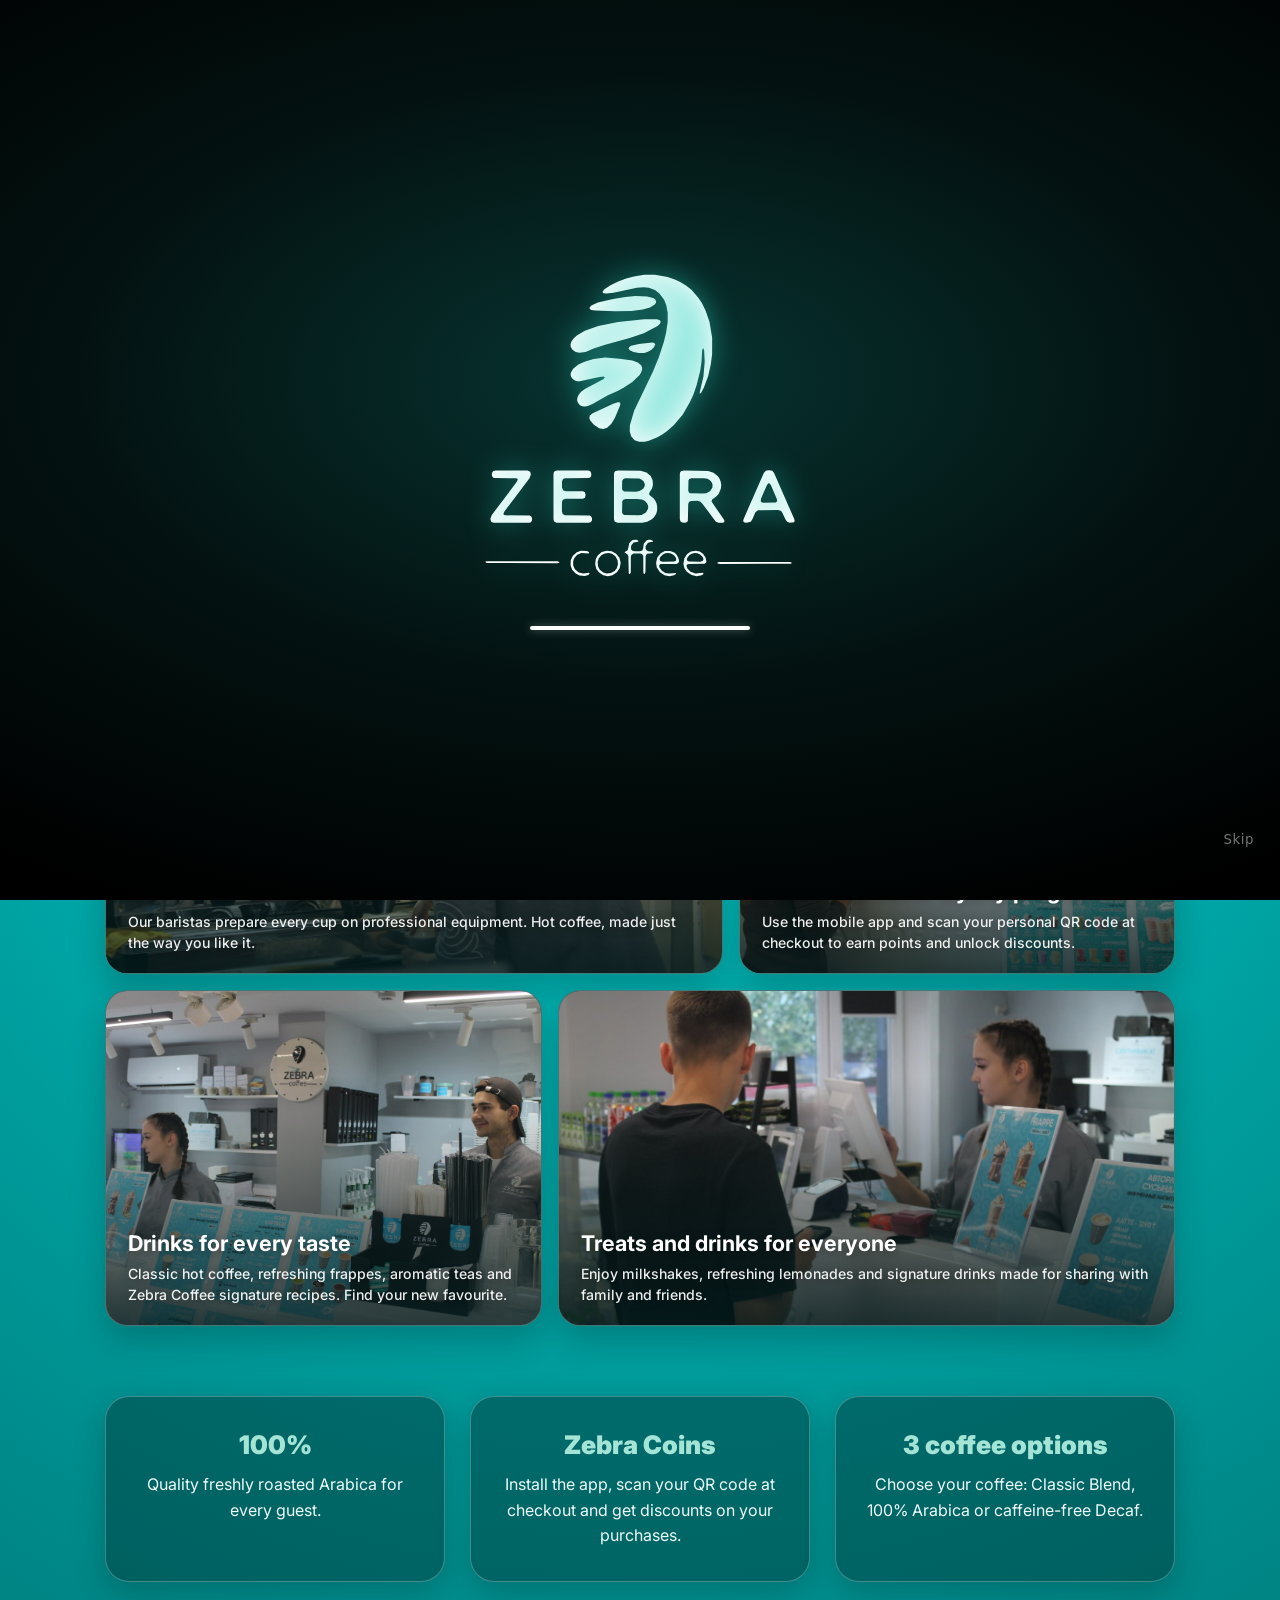
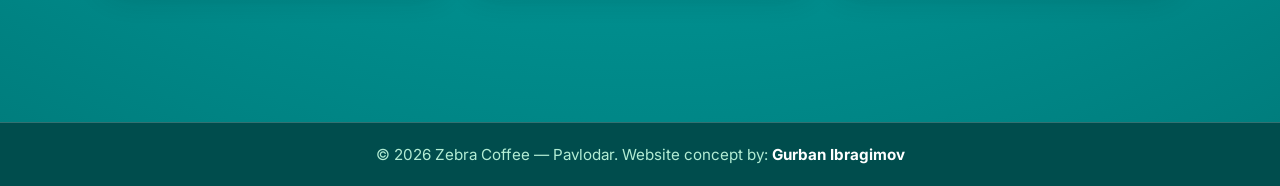
==== commit 4274a466: "0410" ====
--- a/index.html
+++ b/index.html
@@ -475,19 +475,33 @@
 </head>
 <body>
 <div id="zebra-intro" data-no-translate>
-<div class="zi-bg"></div>
-<div class="zi-logo"><svg class="stage" viewBox="0 0 209 203" style="--fill:7.40s" aria-label="Zebra Coffee"><g fill-rule="evenodd"><path class="zp h" pathLength="1" d="M114.25 3.07 L107.25 3.08 L100.50 4.17 L95.50 5.53 L90.25 7.47 L85.25 10.00 L81.25 12.55 L80.00 14.22 L80.58 15.23 L82.75 15.40 L87.25 14.78 L102.50 11.52 L107.00 11.25 L110.25 11.67 L114.25 13.12 L117.15 15.35 L120.25 19.50 L121.67 23.00 L122.60 28.00 L122.60 33.75 L121.48 41.25 L120.02 47.25 L116.87 56.75 L112.92 66.50 L100.75 91.75 L97.93 101.25 L97.80 105.50 L98.82 108.75 L101.00 111.17 L104.00 112.17 L107.50 112.10 L110.25 111.52 L115.50 109.33 L119.00 107.42 L122.25 105.13 L126.50 101.43 L132.32 94.50 L137.13 86.25 L139.38 81.25 L141.47 75.25 L143.83 65.75 L144.67 60.00 L145.13 52.25 L145.73 50.93 L146.40 52.50 L146.75 60.00 L145.92 69.50 L143.55 79.75 L143.55 80.90 L144.45 80.23 L146.22 76.75 L149.03 69.25 L150.75 61.50 L151.60 55.00 L151.62 44.25 L149.87 33.75 L147.23 26.25 L144.98 21.75 L142.70 18.25 L138.25 13.08 L134.75 10.27 L130.75 7.80 L127.25 6.13 L122.50 4.58Z" style="--d:0.10s;--t:1.9s"/><path class="zp h" pathLength="1" d="M115.07 20.50 L114.57 19.40 L113.50 18.53 L109.25 17.33 L101.50 17.00 L95.00 17.60 L87.00 18.92 L77.00 21.27 L72.75 23.18 L71.77 24.12 L71.52 25.10 L72.52 26.10 L75.25 26.50 L88.25 27.00 L99.00 26.85 L106.25 25.80 L111.00 24.42 L114.13 22.55 L114.93 21.47Z" style="--d:0.65s;--t:1.9s"/><path class="zp h" pathLength="1" d="M118.03 33.65 L117.20 32.70 L115.50 32.17 L107.25 32.17 L90.25 34.02 L77.25 36.62 L68.50 39.72 L63.25 42.78 L61.28 44.52 L59.78 46.50 L59.12 48.50 L59.27 50.25 L60.40 52.15 L62.50 53.57 L65.00 54.08 L69.00 53.58 L74.25 51.30 L81.75 48.78 L97.75 44.48 L107.00 41.23 L116.00 36.57 L117.73 34.93Z" style="--d:1.20s;--t:1.9s"/><path class="zp h" pathLength="1" d="M114.33 48.57 L113.83 47.73 L112.50 47.33 L103.75 48.30 L98.75 49.40 L97.45 50.30 L97.12 51.23 L97.80 52.35 L100.25 53.48 L103.75 54.17 L107.25 54.15 L109.75 53.42 L112.00 52.02 L113.77 50.25Z" style="--d:1.75s;--t:1.9s"/><path class="zp h" pathLength="1" d="M105.23 62.27 L103.00 60.37 L99.50 59.13 L91.25 57.90 L81.75 57.08 L74.25 58.07 L68.75 59.70 L64.25 61.70 L60.83 64.50 L59.25 67.25 L59.22 68.75 L59.68 70.00 L60.80 71.33 L62.00 72.12 L63.50 72.58 L65.25 72.58 L77.25 70.07 L80.73 69.63 L81.55 70.17 L80.50 71.38 L68.75 77.52 L66.03 79.55 L64.45 81.50 L63.63 83.25 L63.42 85.00 L63.97 86.75 L65.28 88.27 L66.75 89.02 L68.50 89.20 L70.50 88.85 L73.50 87.50 L83.50 81.83 L89.50 79.22 L93.50 77.03 L99.50 73.07 L104.25 68.50 L105.23 67.00 L105.90 65.00 L105.88 63.75Z" style="--d:2.30s;--t:1.9s"/><path class="zp h" pathLength="1" d="M91.47 86.62 L90.00 86.35 L87.00 87.35 L73.25 93.67 L72.02 94.82 L71.48 96.00 L71.50 97.00 L72.15 98.50 L74.25 100.92 L77.75 103.38 L80.50 103.92 L83.00 103.02 L85.68 100.50 L88.15 96.50 L91.27 89.00 L91.67 87.52Z" style="--d:2.85s;--t:1.9s"/><path class="zp" pathLength="1" d="M8.48 131.47 L7.83 132.52 L7.72 134.00 L8.18 135.25 L9.05 135.83 L23.50 136.02 L24.43 136.35 L24.67 136.92 L23.57 139.00 L7.70 160.00 L6.78 162.50 L7.22 164.47 L8.75 165.07 L32.00 165.05 L33.27 164.70 L33.98 163.48 L34.02 162.25 L33.55 161.00 L32.48 160.35 L16.75 160.25 L15.68 160.00 L15.27 159.33 L15.93 157.75 L32.32 136.00 L33.22 133.50 L32.78 131.75 L31.00 131.00 L10.00 131.00Z" style="--d:3.40s;--t:1.3s"/><path class="zp" pathLength="1" d="M48.77 131.47 L48.18 132.30 L48.00 133.50 L48.00 162.75 L48.37 164.25 L50.00 165.00 L71.00 165.05 L72.50 164.58 L73.15 163.48 L73.18 162.25 L72.77 161.17 L71.72 160.42 L55.50 160.20 L53.98 159.33 L53.50 157.50 L53.53 151.75 L53.87 150.55 L54.43 149.90 L56.00 149.43 L67.23 149.45 L68.52 148.75 L69.00 147.00 L68.53 145.22 L67.25 144.52 L56.25 144.50 L54.45 144.02 L53.55 142.25 L53.52 138.25 L53.97 136.92 L54.80 136.25 L56.00 136.00 L71.22 135.88 L72.13 135.38 L72.63 134.47 L72.70 133.00 L72.25 131.77 L71.42 131.18 L70.25 131.00 L50.25 131.00Z" style="--d:3.72s;--t:1.3s"/><path class="zp" pathLength="1" d="M88.27 131.48 L87.68 132.32 L87.50 133.50 L87.50 162.75 L87.97 164.30 L89.75 165.05 L106.00 165.00 L109.25 164.40 L112.23 162.82 L113.77 161.40 L115.10 159.25 L115.65 157.25 L115.75 155.00 L115.35 152.50 L114.42 150.50 L113.13 148.90 L110.85 147.10 L110.45 146.35 L110.67 145.25 L112.40 142.50 L112.95 140.25 L112.75 137.25 L111.45 134.52 L108.75 132.25 L104.75 131.08 L90.00 131.00ZM92.92 151.03 L93.67 149.98 L95.00 149.53 L102.50 149.50 L105.75 149.90 L107.50 150.65 L109.12 152.27 L109.87 154.25 L109.77 156.00 L108.37 158.38 L105.50 159.98 L103.25 160.25 L94.27 160.08 L93.22 159.33 L92.80 158.25ZM92.85 137.75 L93.50 136.60 L94.75 136.05 L104.00 136.20 L105.70 136.92 L106.90 138.07 L107.62 139.75 L107.58 141.00 L106.58 142.93 L104.25 144.42 L101.75 144.75 L94.27 144.65 L93.22 144.00 L92.80 143.00Z" style="--d:4.04s;--t:1.3s"/><path class="zp" pathLength="1" d="M131.27 131.48 L130.68 132.32 L130.50 133.50 L130.50 162.75 L130.97 164.30 L132.02 164.95 L133.75 165.10 L135.08 164.72 L135.75 163.93 L136.00 153.00 L136.47 151.50 L137.75 150.80 L142.00 150.75 L143.70 151.22 L145.00 152.27 L153.92 164.25 L155.75 165.03 L158.50 165.03 L159.45 164.70 L159.65 163.92 L159.30 163.00 L151.22 151.28 L151.63 149.87 L154.45 147.82 L155.85 146.25 L157.33 142.75 L157.57 140.50 L157.22 138.25 L156.55 136.50 L155.37 134.75 L152.50 132.37 L149.00 131.20 L133.00 131.00ZM136.17 137.30 L136.75 136.47 L138.00 136.02 L146.25 136.00 L148.50 136.38 L150.18 137.30 L151.42 138.75 L151.90 140.25 L151.75 142.25 L150.22 144.55 L147.75 145.73 L145.25 146.00 L137.30 145.83 L136.47 145.25 L136.02 144.00Z" style="--d:4.36s;--t:1.3s"/><path class="zp" pathLength="1" d="M186.67 131.12 L185.38 132.52 L172.33 162.25 L171.92 163.48 L172.07 164.47 L172.80 164.97 L174.25 165.12 L176.77 164.45 L177.83 163.00 L179.88 158.28 L181.53 156.93 L194.50 156.75 L195.95 157.02 L197.12 157.87 L199.70 163.25 L200.70 164.47 L202.25 165.07 L205.07 164.82 L205.55 163.93 L205.18 162.50 L192.13 132.75 L191.23 131.52 L190.22 130.93 L188.25 130.75ZM188.45 139.35 L189.18 139.52 L189.93 140.50 L193.95 149.75 L194.00 151.08 L193.20 151.83 L185.00 151.98 L183.88 151.65 L183.38 151.08 L183.55 149.25 L187.53 140.25Z" style="--d:4.68s;--t:1.3s"/><path class="zp" pathLength="1" d="M3.45 190.78 L4.50 191.38 L50.25 191.50 L51.42 191.32 L52.02 190.82 L50.75 190.25 L4.05 190.30Z" style="--d:5.00s;--t:1.0s"/><path class="zp" pathLength="1" d="M65.75 183.43 L63.00 184.47 L60.55 186.75 L59.27 189.50 L59.17 193.00 L60.22 195.75 L62.50 198.27 L65.00 199.57 L68.50 199.88 L70.73 199.23 L71.73 198.07 L70.95 197.77 L67.50 198.25 L64.50 197.60 L61.98 195.50 L60.90 193.00 L60.82 190.75 L61.18 189.00 L62.00 187.53 L63.50 186.05 L66.25 184.90 L70.68 185.18 L71.37 184.80 L70.87 184.07 L69.75 183.58Z" style="--d:5.20s;--t:1.0s"/><path class="zp" pathLength="1" d="M82.75 183.33 L79.50 184.20 L76.98 186.27 L75.62 188.75 L75.22 192.25 L75.98 195.25 L77.80 197.63 L80.50 199.33 L83.50 199.98 L86.50 199.33 L89.40 197.43 L91.20 194.75 L91.88 191.25 L91.05 188.00 L88.93 185.25 L86.00 183.68ZM81.50 185.10 L84.00 184.80 L86.25 185.40 L88.42 187.03 L89.85 189.50 L90.12 192.25 L89.37 194.75 L87.93 196.57 L85.50 197.93 L82.75 198.20 L80.50 197.60 L78.22 195.73 L77.08 193.50 L76.85 190.75 L77.60 188.27 L79.28 186.30Z" style="--d:5.40s;--t:1.0s"/><path class="zp" pathLength="1" d="M99.75 176.38 L98.22 177.42 L97.47 178.50 L96.53 182.83 L94.37 184.38 L96.37 185.80 L96.92 187.00 L97.15 198.15 L97.83 198.73 L98.47 197.50 L98.50 187.50 L98.85 186.12 L100.25 185.22 L104.50 185.15 L105.80 185.52 L106.62 186.77 L106.68 197.50 L107.00 198.45 L107.53 198.62 L108.07 197.25 L108.20 186.55 L109.13 185.40 L112.45 185.02 L113.15 184.47 L112.45 183.87 L110.00 183.70 L108.93 183.28 L108.18 182.23 L108.18 180.50 L109.57 178.30 L110.75 177.77 L112.82 177.55 L113.12 177.05 L111.50 176.18 L110.00 176.22 L108.75 176.70 L106.95 178.75 L106.50 182.23 L105.98 183.15 L104.50 183.73 L101.00 183.75 L99.60 183.40 L98.85 182.65 L98.57 181.25 L98.87 179.75 L100.30 178.02 L103.13 177.55 L103.53 177.07 L102.95 176.45 L102.00 176.15Z" style="--d:5.60s;--t:1.0s"/><path class="zp" pathLength="1" d="M120.75 183.60 L118.03 184.97 L115.83 187.75 L115.00 191.25 L115.48 194.25 L117.55 197.43 L120.50 199.35 L123.75 200.00 L126.75 199.42 L127.98 198.63 L128.10 197.88 L123.50 198.25 L121.00 197.83 L118.63 196.33 L117.07 194.00 L117.10 192.75 L118.02 192.10 L128.00 191.97 L129.32 191.52 L129.92 190.68 L129.98 189.50 L129.43 187.75 L128.43 186.02 L127.20 184.73 L124.25 183.45ZM117.22 188.75 L117.78 187.50 L119.25 185.97 L121.00 185.05 L123.00 184.82 L124.75 185.17 L126.47 186.18 L127.65 187.50 L128.20 188.98 L127.88 189.90 L126.75 190.45 L119.25 190.50 L117.70 190.03Z" style="--d:5.80s;--t:1.0s"/><path class="zp" pathLength="1" d="M137.75 183.88 L135.30 185.55 L133.50 188.25 L132.85 192.00 L133.52 194.75 L135.23 197.30 L138.25 199.27 L141.50 199.98 L144.75 199.38 L145.78 198.70 L145.98 197.98 L145.23 197.78 L140.75 198.20 L137.50 197.08 L135.45 195.00 L134.82 193.10 L135.25 192.35 L136.25 192.02 L146.68 191.82 L147.52 191.23 L147.85 190.47 L147.40 188.00 L145.65 185.33 L143.50 183.88 L141.00 183.33ZM135.08 188.98 L135.50 187.75 L136.82 186.20 L138.25 185.30 L140.25 184.82 L142.00 184.93 L143.75 185.75 L145.45 187.50 L146.00 188.97 L145.35 190.13 L143.75 190.50 L136.50 190.45 L135.38 189.90Z" style="--d:6.00s;--t:1.0s"/><path class="zp" pathLength="1" d="M154.95 191.33 L155.37 191.75 L156.75 192.00 L202.98 191.87 L203.68 191.38 L203.35 190.98 L202.25 190.75 L156.50 190.75 L155.37 190.93Z" style="--d:6.20s;--t:1.0s"/></g></svg></div>
-<div class="zi-load" aria-hidden="true"><i></i></div>
+<div class="zi-half zi-top"></div><div class="zi-half zi-bot"></div>
+<div class="zi-logo">
+  <div class="zi-mark"><svg class="stage" viewBox="0 0 209 203" style="--fill:7.40s" aria-label="Zebra Coffee"><g fill-rule="evenodd"><path class="zp h" pathLength="1" d="M114.25 3.07 L107.25 3.08 L100.50 4.17 L95.50 5.53 L90.25 7.47 L85.25 10.00 L81.25 12.55 L80.00 14.22 L80.58 15.23 L82.75 15.40 L87.25 14.78 L102.50 11.52 L107.00 11.25 L110.25 11.67 L114.25 13.12 L117.15 15.35 L120.25 19.50 L121.67 23.00 L122.60 28.00 L122.60 33.75 L121.48 41.25 L120.02 47.25 L116.87 56.75 L112.92 66.50 L100.75 91.75 L97.93 101.25 L97.80 105.50 L98.82 108.75 L101.00 111.17 L104.00 112.17 L107.50 112.10 L110.25 111.52 L115.50 109.33 L119.00 107.42 L122.25 105.13 L126.50 101.43 L132.32 94.50 L137.13 86.25 L139.38 81.25 L141.47 75.25 L143.83 65.75 L144.67 60.00 L145.13 52.25 L145.73 50.93 L146.40 52.50 L146.75 60.00 L145.92 69.50 L143.55 79.75 L143.55 80.90 L144.45 80.23 L146.22 76.75 L149.03 69.25 L150.75 61.50 L151.60 55.00 L151.62 44.25 L149.87 33.75 L147.23 26.25 L144.98 21.75 L142.70 18.25 L138.25 13.08 L134.75 10.27 L130.75 7.80 L127.25 6.13 L122.50 4.58Z" style="--d:0.10s;--t:1.9s"/><path class="zp h" pathLength="1" d="M115.07 20.50 L114.57 19.40 L113.50 18.53 L109.25 17.33 L101.50 17.00 L95.00 17.60 L87.00 18.92 L77.00 21.27 L72.75 23.18 L71.77 24.12 L71.52 25.10 L72.52 26.10 L75.25 26.50 L88.25 27.00 L99.00 26.85 L106.25 25.80 L111.00 24.42 L114.13 22.55 L114.93 21.47Z" style="--d:0.65s;--t:1.9s"/><path class="zp h" pathLength="1" d="M118.03 33.65 L117.20 32.70 L115.50 32.17 L107.25 32.17 L90.25 34.02 L77.25 36.62 L68.50 39.72 L63.25 42.78 L61.28 44.52 L59.78 46.50 L59.12 48.50 L59.27 50.25 L60.40 52.15 L62.50 53.57 L65.00 54.08 L69.00 53.58 L74.25 51.30 L81.75 48.78 L97.75 44.48 L107.00 41.23 L116.00 36.57 L117.73 34.93Z" style="--d:1.20s;--t:1.9s"/><path class="zp h" pathLength="1" d="M114.33 48.57 L113.83 47.73 L112.50 47.33 L103.75 48.30 L98.75 49.40 L97.45 50.30 L97.12 51.23 L97.80 52.35 L100.25 53.48 L103.75 54.17 L107.25 54.15 L109.75 53.42 L112.00 52.02 L113.77 50.25Z" style="--d:1.75s;--t:1.9s"/><path class="zp h" pathLength="1" d="M105.23 62.27 L103.00 60.37 L99.50 59.13 L91.25 57.90 L81.75 57.08 L74.25 58.07 L68.75 59.70 L64.25 61.70 L60.83 64.50 L59.25 67.25 L59.22 68.75 L59.68 70.00 L60.80 71.33 L62.00 72.12 L63.50 72.58 L65.25 72.58 L77.25 70.07 L80.73 69.63 L81.55 70.17 L80.50 71.38 L68.75 77.52 L66.03 79.55 L64.45 81.50 L63.63 83.25 L63.42 85.00 L63.97 86.75 L65.28 88.27 L66.75 89.02 L68.50 89.20 L70.50 88.85 L73.50 87.50 L83.50 81.83 L89.50 79.22 L93.50 77.03 L99.50 73.07 L104.25 68.50 L105.23 67.00 L105.90 65.00 L105.88 63.75Z" style="--d:2.30s;--t:1.9s"/><path class="zp h" pathLength="1" d="M91.47 86.62 L90.00 86.35 L87.00 87.35 L73.25 93.67 L72.02 94.82 L71.48 96.00 L71.50 97.00 L72.15 98.50 L74.25 100.92 L77.75 103.38 L80.50 103.92 L83.00 103.02 L85.68 100.50 L88.15 96.50 L91.27 89.00 L91.67 87.52Z" style="--d:2.85s;--t:1.9s"/><path class="zp" pathLength="1" d="M8.48 131.47 L7.83 132.52 L7.72 134.00 L8.18 135.25 L9.05 135.83 L23.50 136.02 L24.43 136.35 L24.67 136.92 L23.57 139.00 L7.70 160.00 L6.78 162.50 L7.22 164.47 L8.75 165.07 L32.00 165.05 L33.27 164.70 L33.98 163.48 L34.02 162.25 L33.55 161.00 L32.48 160.35 L16.75 160.25 L15.68 160.00 L15.27 159.33 L15.93 157.75 L32.32 136.00 L33.22 133.50 L32.78 131.75 L31.00 131.00 L10.00 131.00Z" style="--d:3.40s;--t:1.3s"/><path class="zp" pathLength="1" d="M48.77 131.47 L48.18 132.30 L48.00 133.50 L48.00 162.75 L48.37 164.25 L50.00 165.00 L71.00 165.05 L72.50 164.58 L73.15 163.48 L73.18 162.25 L72.77 161.17 L71.72 160.42 L55.50 160.20 L53.98 159.33 L53.50 157.50 L53.53 151.75 L53.87 150.55 L54.43 149.90 L56.00 149.43 L67.23 149.45 L68.52 148.75 L69.00 147.00 L68.53 145.22 L67.25 144.52 L56.25 144.50 L54.45 144.02 L53.55 142.25 L53.52 138.25 L53.97 136.92 L54.80 136.25 L56.00 136.00 L71.22 135.88 L72.13 135.38 L72.63 134.47 L72.70 133.00 L72.25 131.77 L71.42 131.18 L70.25 131.00 L50.25 131.00Z" style="--d:3.72s;--t:1.3s"/><path class="zp" pathLength="1" d="M88.27 131.48 L87.68 132.32 L87.50 133.50 L87.50 162.75 L87.97 164.30 L89.75 165.05 L106.00 165.00 L109.25 164.40 L112.23 162.82 L113.77 161.40 L115.10 159.25 L115.65 157.25 L115.75 155.00 L115.35 152.50 L114.42 150.50 L113.13 148.90 L110.85 147.10 L110.45 146.35 L110.67 145.25 L112.40 142.50 L112.95 140.25 L112.75 137.25 L111.45 134.52 L108.75 132.25 L104.75 131.08 L90.00 131.00ZM92.92 151.03 L93.67 149.98 L95.00 149.53 L102.50 149.50 L105.75 149.90 L107.50 150.65 L109.12 152.27 L109.87 154.25 L109.77 156.00 L108.37 158.38 L105.50 159.98 L103.25 160.25 L94.27 160.08 L93.22 159.33 L92.80 158.25ZM92.85 137.75 L93.50 136.60 L94.75 136.05 L104.00 136.20 L105.70 136.92 L106.90 138.07 L107.62 139.75 L107.58 141.00 L106.58 142.93 L104.25 144.42 L101.75 144.75 L94.27 144.65 L93.22 144.00 L92.80 143.00Z" style="--d:4.04s;--t:1.3s"/><path class="zp" pathLength="1" d="M131.27 131.48 L130.68 132.32 L130.50 133.50 L130.50 162.75 L130.97 164.30 L132.02 164.95 L133.75 165.10 L135.08 164.72 L135.75 163.93 L136.00 153.00 L136.47 151.50 L137.75 150.80 L142.00 150.75 L143.70 151.22 L145.00 152.27 L153.92 164.25 L155.75 165.03 L158.50 165.03 L159.45 164.70 L159.65 163.92 L159.30 163.00 L151.22 151.28 L151.63 149.87 L154.45 147.82 L155.85 146.25 L157.33 142.75 L157.57 140.50 L157.22 138.25 L156.55 136.50 L155.37 134.75 L152.50 132.37 L149.00 131.20 L133.00 131.00ZM136.17 137.30 L136.75 136.47 L138.00 136.02 L146.25 136.00 L148.50 136.38 L150.18 137.30 L151.42 138.75 L151.90 140.25 L151.75 142.25 L150.22 144.55 L147.75 145.73 L145.25 146.00 L137.30 145.83 L136.47 145.25 L136.02 144.00Z" style="--d:4.36s;--t:1.3s"/><path class="zp" pathLength="1" d="M186.67 131.12 L185.38 132.52 L172.33 162.25 L171.92 163.48 L172.07 164.47 L172.80 164.97 L174.25 165.12 L176.77 164.45 L177.83 163.00 L179.88 158.28 L181.53 156.93 L194.50 156.75 L195.95 157.02 L197.12 157.87 L199.70 163.25 L200.70 164.47 L202.25 165.07 L205.07 164.82 L205.55 163.93 L205.18 162.50 L192.13 132.75 L191.23 131.52 L190.22 130.93 L188.25 130.75ZM188.45 139.35 L189.18 139.52 L189.93 140.50 L193.95 149.75 L194.00 151.08 L193.20 151.83 L185.00 151.98 L183.88 151.65 L183.38 151.08 L183.55 149.25 L187.53 140.25Z" style="--d:4.68s;--t:1.3s"/><path class="zp" pathLength="1" d="M3.45 190.78 L4.50 191.38 L50.25 191.50 L51.42 191.32 L52.02 190.82 L50.75 190.25 L4.05 190.30Z" style="--d:5.00s;--t:1.0s"/><path class="zp" pathLength="1" d="M65.75 183.43 L63.00 184.47 L60.55 186.75 L59.27 189.50 L59.17 193.00 L60.22 195.75 L62.50 198.27 L65.00 199.57 L68.50 199.88 L70.73 199.23 L71.73 198.07 L70.95 197.77 L67.50 198.25 L64.50 197.60 L61.98 195.50 L60.90 193.00 L60.82 190.75 L61.18 189.00 L62.00 187.53 L63.50 186.05 L66.25 184.90 L70.68 185.18 L71.37 184.80 L70.87 184.07 L69.75 183.58Z" style="--d:5.20s;--t:1.0s"/><path class="zp" pathLength="1" d="M82.75 183.33 L79.50 184.20 L76.98 186.27 L75.62 188.75 L75.22 192.25 L75.98 195.25 L77.80 197.63 L80.50 199.33 L83.50 199.98 L86.50 199.33 L89.40 197.43 L91.20 194.75 L91.88 191.25 L91.05 188.00 L88.93 185.25 L86.00 183.68ZM81.50 185.10 L84.00 184.80 L86.25 185.40 L88.42 187.03 L89.85 189.50 L90.12 192.25 L89.37 194.75 L87.93 196.57 L85.50 197.93 L82.75 198.20 L80.50 197.60 L78.22 195.73 L77.08 193.50 L76.85 190.75 L77.60 188.27 L79.28 186.30Z" style="--d:5.40s;--t:1.0s"/><path class="zp" pathLength="1" d="M99.75 176.38 L98.22 177.42 L97.47 178.50 L96.53 182.83 L94.37 184.38 L96.37 185.80 L96.92 187.00 L97.15 198.15 L97.83 198.73 L98.47 197.50 L98.50 187.50 L98.85 186.12 L100.25 185.22 L104.50 185.15 L105.80 185.52 L106.62 186.77 L106.68 197.50 L107.00 198.45 L107.53 198.62 L108.07 197.25 L108.20 186.55 L109.13 185.40 L112.45 185.02 L113.15 184.47 L112.45 183.87 L110.00 183.70 L108.93 183.28 L108.18 182.23 L108.18 180.50 L109.57 178.30 L110.75 177.77 L112.82 177.55 L113.12 177.05 L111.50 176.18 L110.00 176.22 L108.75 176.70 L106.95 178.75 L106.50 182.23 L105.98 183.15 L104.50 183.73 L101.00 183.75 L99.60 183.40 L98.85 182.65 L98.57 181.25 L98.87 179.75 L100.30 178.02 L103.13 177.55 L103.53 177.07 L102.95 176.45 L102.00 176.15Z" style="--d:5.60s;--t:1.0s"/><path class="zp" pathLength="1" d="M120.75 183.60 L118.03 184.97 L115.83 187.75 L115.00 191.25 L115.48 194.25 L117.55 197.43 L120.50 199.35 L123.75 200.00 L126.75 199.42 L127.98 198.63 L128.10 197.88 L123.50 198.25 L121.00 197.83 L118.63 196.33 L117.07 194.00 L117.10 192.75 L118.02 192.10 L128.00 191.97 L129.32 191.52 L129.92 190.68 L129.98 189.50 L129.43 187.75 L128.43 186.02 L127.20 184.73 L124.25 183.45ZM117.22 188.75 L117.78 187.50 L119.25 185.97 L121.00 185.05 L123.00 184.82 L124.75 185.17 L126.47 186.18 L127.65 187.50 L128.20 188.98 L127.88 189.90 L126.75 190.45 L119.25 190.50 L117.70 190.03Z" style="--d:5.80s;--t:1.0s"/><path class="zp" pathLength="1" d="M137.75 183.88 L135.30 185.55 L133.50 188.25 L132.85 192.00 L133.52 194.75 L135.23 197.30 L138.25 199.27 L141.50 199.98 L144.75 199.38 L145.78 198.70 L145.98 197.98 L145.23 197.78 L140.75 198.20 L137.50 197.08 L135.45 195.00 L134.82 193.10 L135.25 192.35 L136.25 192.02 L146.68 191.82 L147.52 191.23 L147.85 190.47 L147.40 188.00 L145.65 185.33 L143.50 183.88 L141.00 183.33ZM135.08 188.98 L135.50 187.75 L136.82 186.20 L138.25 185.30 L140.25 184.82 L142.00 184.93 L143.75 185.75 L145.45 187.50 L146.00 188.97 L145.35 190.13 L143.75 190.50 L136.50 190.45 L135.38 189.90Z" style="--d:6.00s;--t:1.0s"/><path class="zp" pathLength="1" d="M154.95 191.33 L155.37 191.75 L156.75 192.00 L202.98 191.87 L203.68 191.38 L203.35 190.98 L202.25 190.75 L156.50 190.75 L155.37 190.93Z" style="--d:6.20s;--t:1.0s"/></g></svg></div>
+  <div class="zi-load" aria-hidden="true"><i></i></div>
+</div>
 <div id="zi-lang">
-  <h2 class="zr zi-in" id="zi-title" style="--dl:.05s" aria-live="off"></h2>
+  <h2 class="zr zi-in" id="zi-title" style="--dl:.05s"></h2>
   <p class="zr zi-in" id="zi-sub" style="--dl:.2s"></p>
   <div class="zi-chips zi-in" role="group" aria-label="Language" style="--dl:.35s">
     <button type="button" class="zi-chip" data-lang="en" aria-pressed="false">English</button>
     <button type="button" class="zi-chip" data-lang="ru" aria-pressed="false">Русский</button>
     <button type="button" class="zi-chip" data-lang="kk" aria-pressed="false">Қазақша</button>
   </div>
-  <button type="button" class="zi-go zi-in" id="zi-go" style="--dl:.5s"><span class="zr" id="zi-gotxt"></span><svg viewBox="0 0 24 24" width="18" height="18" fill="none" stroke="currentColor" stroke-width="2.4" stroke-linecap="round" stroke-linejoin="round"><path d="M5 12h14M13 6l6 6-6 6"/></svg></button>
+  <button type="button" class="zi-go zi-in" id="zi-go" style="--dl:.5s"><span class="zr" id="zi-gotxt"></span><span class="zi-arrow"><svg viewBox="0 0 24 24" width="18" height="18" fill="none" stroke="currentColor" stroke-width="2.6" stroke-linecap="round" stroke-linejoin="round"><path d="M5 12h14M13 6l6 6-6 6"/></svg></span></button>
 </div>
+<div id="zi-wait" aria-live="polite">
+  <div class="zi-ringbox">
+    <svg class="zi-ring" viewBox="0 0 120 120" aria-hidden="true">
+      <defs><linearGradient id="zi-grad" x1="0" y1="0" x2="1" y2="1"><stop offset="0" stop-color="#8ffbef"/><stop offset="1" stop-color="#2fd3c2"/></linearGradient></defs>
+      <circle class="zi-ring-t" cx="60" cy="60" r="50"/>
+      <circle class="zi-ring-p" id="zi-ringp" cx="60" cy="60" r="50" transform="rotate(-90 60 60)"/>
+    </svg>
+    <span class="zi-pct" id="zi-pct">0%</span>
+  </div>
+  <p class="zr zi-wait-t" id="zi-waitt"></p>
+</div>
+<div class="zi-seam"></div>
 <button type="button" id="zi-skip">Skip</button>
 </div>
 
@@ -571,6 +585,7 @@
   </footer>
 
   <script src="intro.js" defer></script>
+  <script src="scroll-progress.js" defer></script>
   <script src="i18n.js" defer></script>
 </body>
 </html>
--- a/intro.css
+++ b/intro.css
@@ -2,11 +2,17 @@
 #zebra-intro{position:fixed;inset:0;z-index:99999;font-family:"Montserrat",system-ui,-apple-system,"Segoe UI",Roboto,sans-serif;color:#fff;-webkit-font-smoothing:antialiased}
 html.zi-seen #zebra-intro{display:none}
 body.zi-lock{overflow:hidden}
-.zi-bg{position:absolute;inset:0;background:radial-gradient(ellipse 85% 65% at 50% 42%,#073431 0,#031211 52%,#000 100%)}
 
-/* логотип */
-.zi-logo{position:absolute;inset:0;display:grid;place-items:center;padding-bottom:7vh;transition:opacity .9s ease}
-.zi-logo>svg{grid-area:1/1;width:min(74vw,320px);height:auto;overflow:visible}
+/* фон из двух половин: в конце они раздвигаются */
+.zi-half{position:absolute;left:0;right:0;background:radial-gradient(ellipse 85% 65% at 50% 42%,#073431 0,#031211 52%,#000 100%);background-size:100% 200%;will-change:transform}
+.zi-top{top:0;height:calc(50% + 1px);background-position:0 0}
+.zi-bot{top:50%;bottom:0;background-position:0 100%}
+
+/* логотип и полоса загрузки прямо под ним */
+.zi-logo{position:absolute;inset:0;display:flex;flex-direction:column;align-items:center;justify-content:center;gap:clamp(30px,6vh,46px);transition:opacity 1.1s ease,transform 1.3s cubic-bezier(.4,0,.2,1)}
+#zebra-intro.phase-out .zi-logo{opacity:0;transform:scale(1.07)}
+.zi-mark{display:grid;place-items:center}
+.zi-mark>svg{grid-area:1/1;width:min(74vw,320px);height:auto;overflow:visible}
 .zi-glow{filter:blur(14px);opacity:0;animation:zi-glow-in 1.8s 7.4s ease forwards}
 @keyframes zi-glow-in{to{opacity:.5}}
 .zp{fill:#fff;fill-opacity:0;stroke:#5ff5e4;stroke-width:.9;stroke-linejoin:round;stroke-linecap:round;stroke-dasharray:1 1;stroke-dashoffset:1;
@@ -14,43 +20,61 @@
 @keyframes zi-draw{to{stroke-dashoffset:0}}
 @keyframes zi-fillin{to{fill-opacity:1}}
 @keyframes zi-tone{to{stroke-opacity:0}}
-#zebra-intro.phase-out .zi-logo{opacity:0}
 
-/* полоса загрузки в стиле macOS */
-.zi-load{position:absolute;left:50%;bottom:calc(max(7vh,46px) + env(safe-area-inset-bottom,0px));width:min(52vw,220px);height:4px;border-radius:4px;background:rgba(255,255,255,.16);transform:translateX(-50%);transition:opacity .6s ease}
+.zi-load{width:min(52vw,220px);height:4px;border-radius:4px;background:rgba(255,255,255,.16)}
 .zi-load i{display:block;height:100%;width:0;border-radius:4px;background:#fff;box-shadow:0 0 10px rgba(255,255,255,.35);animation:zi-load 8.8s cubic-bezier(.4,0,.2,1) forwards}
 @keyframes zi-load{0%{width:0}8%{width:7%}22%{width:25%}38%{width:39%}52%{width:62%}70%{width:75%}88%{width:94%}100%{width:100%}}
-#zebra-intro.phase-out .zi-load{opacity:0}
 
-#zi-skip{position:absolute;right:max(18px,env(safe-area-inset-right,0px));bottom:calc(max(7vh,46px) + env(safe-area-inset-bottom,0px) - 8px);background:none;border:0;color:rgba(255,255,255,.45);font:600 13px inherit;font-family:inherit;letter-spacing:.04em;cursor:pointer;padding:8px;transition:color .3s,opacity .5s}
+#zi-skip{position:absolute;right:max(18px,env(safe-area-inset-right,0px));bottom:calc(max(5vh,34px) + env(safe-area-inset-bottom,0px));background:none;border:0;color:rgba(255,255,255,.45);font:600 13px inherit;font-family:inherit;letter-spacing:.04em;cursor:pointer;padding:8px;transition:color .3s,opacity .5s;z-index:6}
 #zi-skip:hover{color:#fff}
-#zebra-intro.lang-show #zi-skip{opacity:0;pointer-events:none}
+#zebra-intro.lang-show #zi-skip,#zebra-intro.leaving #zi-skip{opacity:0;pointer-events:none}
 
 /* выбор языка */
 #zi-lang{position:absolute;inset:0;display:flex;flex-direction:column;align-items:center;justify-content:center;padding:24px;text-align:center;visibility:hidden}
 #zebra-intro.lang-show #zi-lang{visibility:visible}
-.zi-in{opacity:0;transform:translateY(18px)}
-#zebra-intro.lang-show .zi-in{opacity:1;transform:none;transition:opacity 1s cubic-bezier(.2,.7,.2,1) var(--dl,0s),transform 1s cubic-bezier(.2,.7,.2,1) var(--dl,0s)}
-#zebra-intro.leaving #zi-lang .zi-in{opacity:0;transform:translateY(-14px);transition:opacity .5s ease,transform .5s ease;transition-delay:0s;pointer-events:none}
+#zebra-intro.opening #zi-lang{visibility:hidden}
+.zi-in{opacity:0;transform:translateY(22px)}
+#zebra-intro.lang-show .zi-in{opacity:1;transform:none;transition:opacity 1.1s cubic-bezier(.2,.7,.2,1) var(--dl,0s),transform 1.1s cubic-bezier(.2,.7,.2,1) var(--dl,0s)}
+#zebra-intro.leaving #zi-lang .zi-in{opacity:0;transform:translateY(-14px);transition:opacity .45s ease,transform .45s ease;transition-delay:0s;pointer-events:none}
 
-/* построчная смена букв */
-.zr{display:grid;justify-items:center;overflow:hidden;padding:.16em .1em;margin:0}
+/* смена текста по буквам */
+.zr{display:grid;justify-items:center;overflow:hidden;padding:.18em .1em;margin:0}
 .zr-layer{grid-area:1/1;text-align:center}
 .zr-w{display:inline-block;white-space:nowrap}
 .zr-c{display:inline-block;will-change:transform,opacity}
-
 h2.zr{font-size:clamp(26px,5.6vw,44px);font-weight:700;letter-spacing:-.01em;line-height:1.15;max-width:92vw}
 p.zr{font-size:clamp(14px,3.6vw,16px);font-weight:500;color:rgba(255,255,255,.62);margin-top:6px;max-width:90vw}
 
-.zi-chips{display:flex;flex-wrap:wrap;gap:10px;justify-content:center;margin:26px 0 18px}
+.zi-chips{display:flex;flex-wrap:wrap;gap:10px;justify-content:center;margin:26px 0 22px}
 .zi-chip{font:600 16px inherit;font-family:inherit;color:#fff;background:rgba(255,255,255,.06);border:1px solid rgba(255,255,255,.2);border-radius:999px;padding:12px 26px;min-width:124px;cursor:pointer;transition:background .3s,border-color .3s,box-shadow .3s,transform .25s}
 .zi-chip:hover{background:rgba(255,255,255,.12);transform:translateY(-2px)}
 .zi-chip[aria-pressed="true"]{background:rgba(47,211,194,.16);border-color:#5ff5e4;box-shadow:0 0 0 1px rgba(95,245,228,.4),0 10px 34px rgba(47,211,194,.22)}
-.zi-go{display:inline-flex;align-items:center;justify-content:center;gap:10px;min-width:232px;font:700 16px inherit;font-family:inherit;color:#04302d;background:#fff;border:0;border-radius:999px;padding:6px 28px;cursor:pointer;box-shadow:0 12px 36px rgba(0,0,0,.35);transition:transform .25s,box-shadow .3s,background .3s}
-.zi-go .zr{padding:.34em .05em}
-.zi-go:hover{transform:translateY(-2px);background:#e8fffb;box-shadow:0 16px 44px rgba(47,211,194,.28)}
+
+/* кнопка «Продолжить» */
+.zi-go{position:relative;overflow:hidden;display:inline-flex;align-items:center;justify-content:space-between;gap:18px;min-width:256px;height:58px;padding:0 10px 0 30px;border:0;border-radius:999px;font:700 16px/1 inherit;font-family:inherit;letter-spacing:.01em;color:#04302d;background:linear-gradient(135deg,#9afcf1 0%,#2fd3c2 55%,#17a99c 100%);box-shadow:inset 0 0 0 1px rgba(255,255,255,.4),0 14px 40px rgba(47,211,194,.34),0 2px 6px rgba(0,0,0,.3);cursor:pointer}
+.zi-go.zi-in{transition:none}
+#zebra-intro.lang-show .zi-go.zi-in{transition:opacity 1.1s cubic-bezier(.2,.7,.2,1) var(--dl,0s),transform 1.1s cubic-bezier(.2,.7,.2,1) var(--dl,0s),box-shadow .3s}
+.zi-go::before{content:"";position:absolute;top:0;bottom:0;left:-45%;width:36%;background:linear-gradient(100deg,transparent,rgba(255,255,255,.6),transparent);transform:translateX(0) skewX(-18deg);transition:transform .9s ease;pointer-events:none}
+.zi-go:hover::before{transform:translateX(480%) skewX(-18deg)}
+.zi-go .zr{justify-items:start;padding:.2em 0}
+.zi-go .zr-layer{text-align:left}
+.zi-arrow{display:grid;place-items:center;flex:none;width:38px;height:38px;border-radius:50%;background:#04302d;color:#9afcf1;transition:transform .35s cubic-bezier(.2,.7,.2,1)}
+.zi-go:hover .zi-arrow{transform:translateX(4px)}
+#zebra-intro.lang-show .zi-go:hover{box-shadow:inset 0 0 0 1px rgba(255,255,255,.5),0 18px 48px rgba(47,211,194,.5),0 2px 6px rgba(0,0,0,.3)}
 .zi-chip:focus-visible,.zi-go:focus-visible,#zi-skip:focus-visible{outline:2px solid #5ff5e4;outline-offset:3px}
 
-/* перелёт логотипа */
-.zi-fly{position:fixed;margin:0;transform-origin:0 0;overflow:visible;pointer-events:none;z-index:3;opacity:0}
+/* круглая загрузка языка */
+#zi-wait{position:absolute;inset:0;display:flex;flex-direction:column;align-items:center;justify-content:center;gap:22px;opacity:0;visibility:hidden;transition:opacity .5s ease}
+#zebra-intro.loading #zi-wait{opacity:1;visibility:visible}
+#zebra-intro.opening #zi-wait{opacity:0;transition:opacity .35s ease}
+.zi-ringbox{position:relative;width:112px;height:112px}
+.zi-ring{width:100%;height:100%;display:block;filter:drop-shadow(0 0 10px rgba(47,211,194,.45))}
+.zi-ring circle{fill:none;stroke-width:4}
+.zi-ring-t{stroke:rgba(255,255,255,.13)}
+.zi-ring-p{stroke:url(#zi-grad);stroke-linecap:round;stroke-dasharray:314.16;stroke-dashoffset:314.16}
+.zi-pct{position:absolute;inset:0;display:grid;place-items:center;font-size:22px;font-weight:700;font-variant-numeric:tabular-nums}
+.zi-wait-t{font-size:clamp(15px,3.8vw,18px);font-weight:600;letter-spacing:.06em;color:rgba(255,255,255,.82)}
+
+/* шов при раскрытии */
+.zi-seam{position:absolute;left:0;right:0;top:50%;height:2px;margin-top:-1px;z-index:5;pointer-events:none;opacity:0;transform:scaleX(0);background:linear-gradient(90deg,transparent,#5ff5e4 18%,#fff 50%,#5ff5e4 82%,transparent);box-shadow:0 0 24px 3px rgba(95,245,228,.65)}
 @media (prefers-reduced-motion:reduce){.zp{animation-duration:.01s!important;animation-delay:0s!important}}
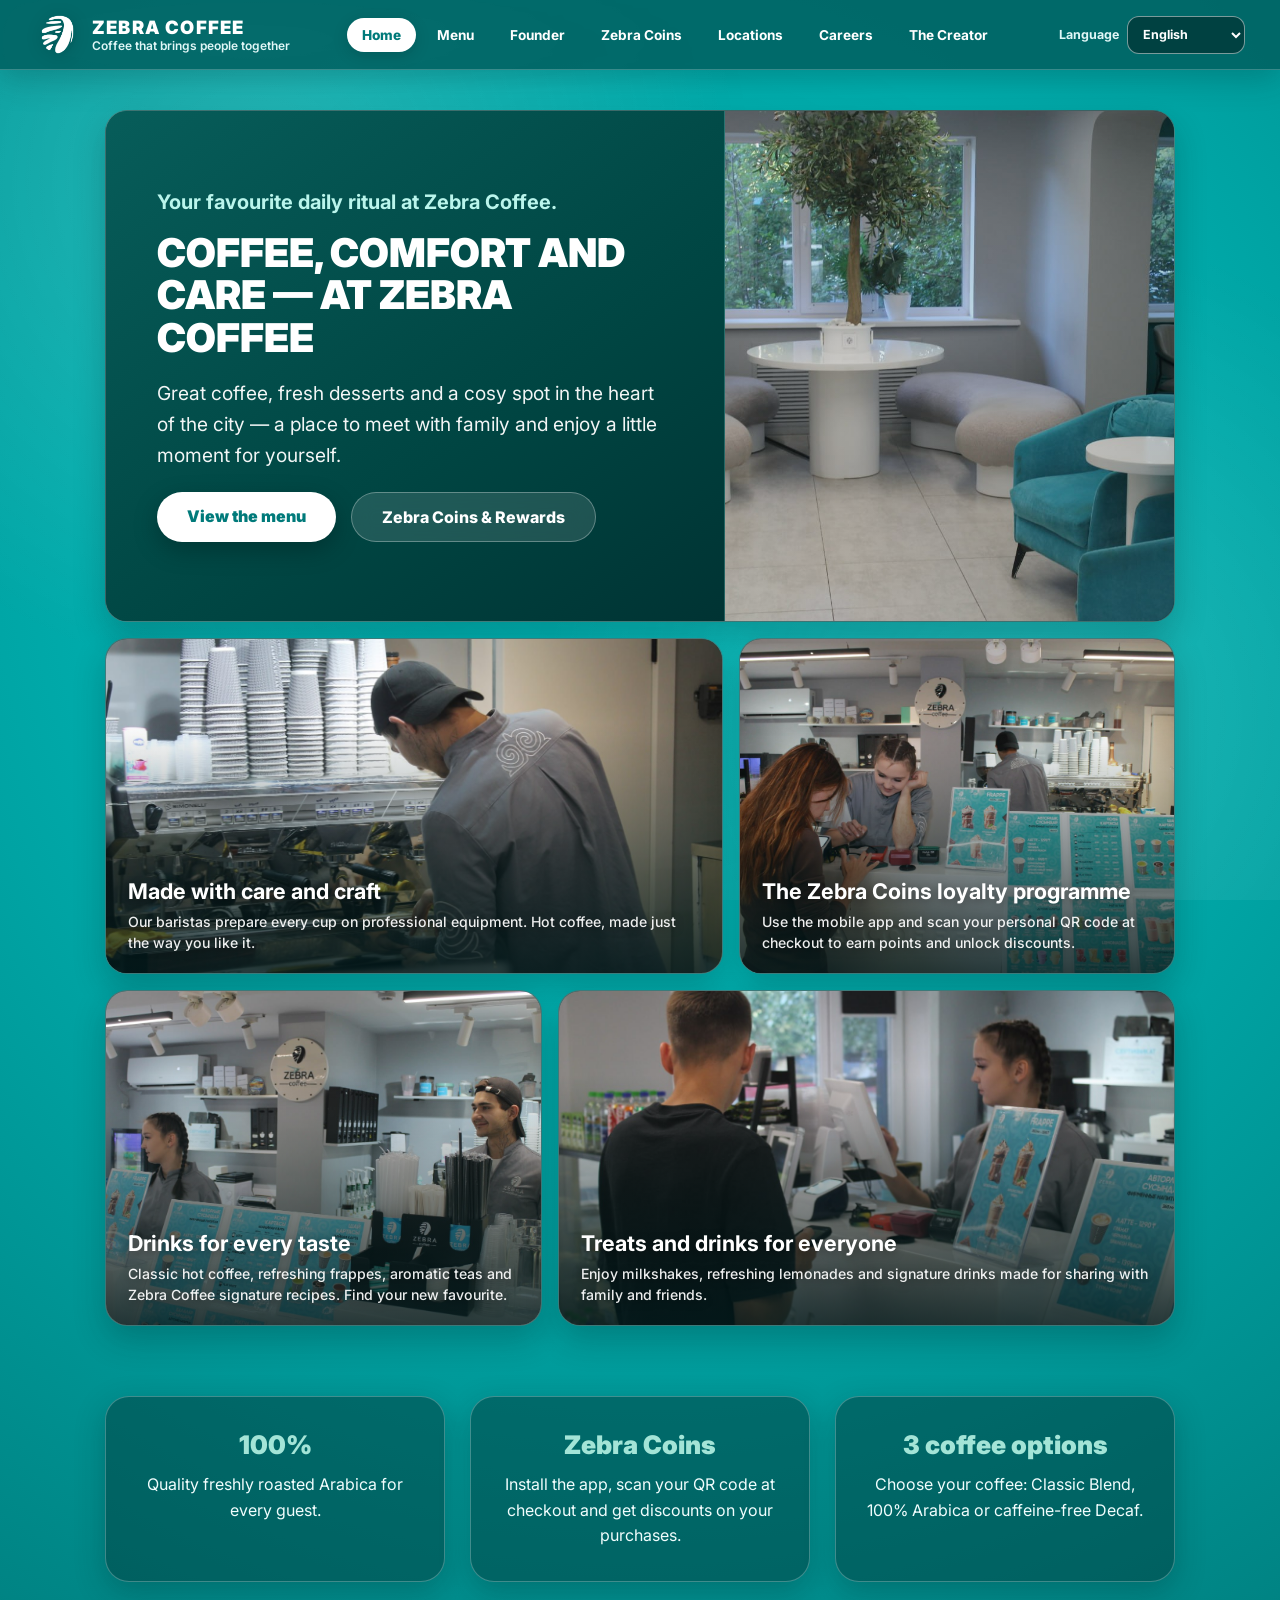
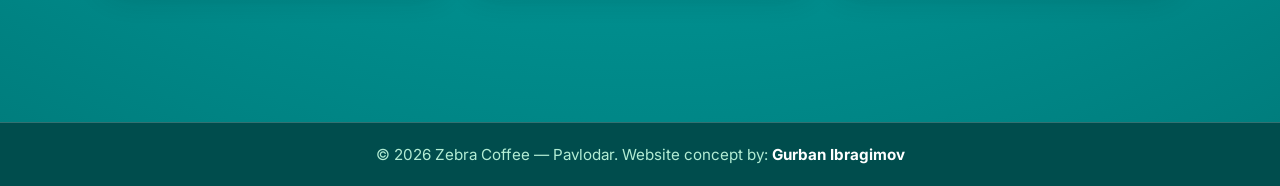
==== commit ee3971d2: "0410" ====
--- a/index.html
+++ b/index.html
@@ -6,8 +6,6 @@
   <title>Zebra Coffee</title>
   <link rel="icon" type="image/x-icon" href="images/unnamed (1).ico">
   <link rel="stylesheet" href="styles.css">
-  <link rel="stylesheet" href="intro.css">
-  <script>try{if(sessionStorage.getItem('zebra-intro-seen'))document.documentElement.classList.add('zi-seen')}catch(e){}</script>
   <link rel="preconnect" href="https://fonts.googleapis.com">
   <link rel="preconnect" href="https://fonts.gstatic.com" crossorigin>
   <link href="https://fonts.googleapis.com/css2?family=Montserrat:ital,wght@0,300;0,400;0,600;0,800;0,900;1,400&display=swap" rel="stylesheet">
@@ -474,36 +472,6 @@
     }  </style>
 </head>
 <body>
-<div id="zebra-intro" data-no-translate>
-<div class="zi-half zi-top"></div><div class="zi-half zi-bot"></div>
-<div class="zi-logo">
-  <div class="zi-mark"><svg class="stage" viewBox="0 0 209 203" style="--fill:7.40s" aria-label="Zebra Coffee"><g fill-rule="evenodd"><path class="zp h" pathLength="1" d="M114.25 3.07 L107.25 3.08 L100.50 4.17 L95.50 5.53 L90.25 7.47 L85.25 10.00 L81.25 12.55 L80.00 14.22 L80.58 15.23 L82.75 15.40 L87.25 14.78 L102.50 11.52 L107.00 11.25 L110.25 11.67 L114.25 13.12 L117.15 15.35 L120.25 19.50 L121.67 23.00 L122.60 28.00 L122.60 33.75 L121.48 41.25 L120.02 47.25 L116.87 56.75 L112.92 66.50 L100.75 91.75 L97.93 101.25 L97.80 105.50 L98.82 108.75 L101.00 111.17 L104.00 112.17 L107.50 112.10 L110.25 111.52 L115.50 109.33 L119.00 107.42 L122.25 105.13 L126.50 101.43 L132.32 94.50 L137.13 86.25 L139.38 81.25 L141.47 75.25 L143.83 65.75 L144.67 60.00 L145.13 52.25 L145.73 50.93 L146.40 52.50 L146.75 60.00 L145.92 69.50 L143.55 79.75 L143.55 80.90 L144.45 80.23 L146.22 76.75 L149.03 69.25 L150.75 61.50 L151.60 55.00 L151.62 44.25 L149.87 33.75 L147.23 26.25 L144.98 21.75 L142.70 18.25 L138.25 13.08 L134.75 10.27 L130.75 7.80 L127.25 6.13 L122.50 4.58Z" style="--d:0.10s;--t:1.9s"/><path class="zp h" pathLength="1" d="M115.07 20.50 L114.57 19.40 L113.50 18.53 L109.25 17.33 L101.50 17.00 L95.00 17.60 L87.00 18.92 L77.00 21.27 L72.75 23.18 L71.77 24.12 L71.52 25.10 L72.52 26.10 L75.25 26.50 L88.25 27.00 L99.00 26.85 L106.25 25.80 L111.00 24.42 L114.13 22.55 L114.93 21.47Z" style="--d:0.65s;--t:1.9s"/><path class="zp h" pathLength="1" d="M118.03 33.65 L117.20 32.70 L115.50 32.17 L107.25 32.17 L90.25 34.02 L77.25 36.62 L68.50 39.72 L63.25 42.78 L61.28 44.52 L59.78 46.50 L59.12 48.50 L59.27 50.25 L60.40 52.15 L62.50 53.57 L65.00 54.08 L69.00 53.58 L74.25 51.30 L81.75 48.78 L97.75 44.48 L107.00 41.23 L116.00 36.57 L117.73 34.93Z" style="--d:1.20s;--t:1.9s"/><path class="zp h" pathLength="1" d="M114.33 48.57 L113.83 47.73 L112.50 47.33 L103.75 48.30 L98.75 49.40 L97.45 50.30 L97.12 51.23 L97.80 52.35 L100.25 53.48 L103.75 54.17 L107.25 54.15 L109.75 53.42 L112.00 52.02 L113.77 50.25Z" style="--d:1.75s;--t:1.9s"/><path class="zp h" pathLength="1" d="M105.23 62.27 L103.00 60.37 L99.50 59.13 L91.25 57.90 L81.75 57.08 L74.25 58.07 L68.75 59.70 L64.25 61.70 L60.83 64.50 L59.25 67.25 L59.22 68.75 L59.68 70.00 L60.80 71.33 L62.00 72.12 L63.50 72.58 L65.25 72.58 L77.25 70.07 L80.73 69.63 L81.55 70.17 L80.50 71.38 L68.75 77.52 L66.03 79.55 L64.45 81.50 L63.63 83.25 L63.42 85.00 L63.97 86.75 L65.28 88.27 L66.75 89.02 L68.50 89.20 L70.50 88.85 L73.50 87.50 L83.50 81.83 L89.50 79.22 L93.50 77.03 L99.50 73.07 L104.25 68.50 L105.23 67.00 L105.90 65.00 L105.88 63.75Z" style="--d:2.30s;--t:1.9s"/><path class="zp h" pathLength="1" d="M91.47 86.62 L90.00 86.35 L87.00 87.35 L73.25 93.67 L72.02 94.82 L71.48 96.00 L71.50 97.00 L72.15 98.50 L74.25 100.92 L77.75 103.38 L80.50 103.92 L83.00 103.02 L85.68 100.50 L88.15 96.50 L91.27 89.00 L91.67 87.52Z" style="--d:2.85s;--t:1.9s"/><path class="zp" pathLength="1" d="M8.48 131.47 L7.83 132.52 L7.72 134.00 L8.18 135.25 L9.05 135.83 L23.50 136.02 L24.43 136.35 L24.67 136.92 L23.57 139.00 L7.70 160.00 L6.78 162.50 L7.22 164.47 L8.75 165.07 L32.00 165.05 L33.27 164.70 L33.98 163.48 L34.02 162.25 L33.55 161.00 L32.48 160.35 L16.75 160.25 L15.68 160.00 L15.27 159.33 L15.93 157.75 L32.32 136.00 L33.22 133.50 L32.78 131.75 L31.00 131.00 L10.00 131.00Z" style="--d:3.40s;--t:1.3s"/><path class="zp" pathLength="1" d="M48.77 131.47 L48.18 132.30 L48.00 133.50 L48.00 162.75 L48.37 164.25 L50.00 165.00 L71.00 165.05 L72.50 164.58 L73.15 163.48 L73.18 162.25 L72.77 161.17 L71.72 160.42 L55.50 160.20 L53.98 159.33 L53.50 157.50 L53.53 151.75 L53.87 150.55 L54.43 149.90 L56.00 149.43 L67.23 149.45 L68.52 148.75 L69.00 147.00 L68.53 145.22 L67.25 144.52 L56.25 144.50 L54.45 144.02 L53.55 142.25 L53.52 138.25 L53.97 136.92 L54.80 136.25 L56.00 136.00 L71.22 135.88 L72.13 135.38 L72.63 134.47 L72.70 133.00 L72.25 131.77 L71.42 131.18 L70.25 131.00 L50.25 131.00Z" style="--d:3.72s;--t:1.3s"/><path class="zp" pathLength="1" d="M88.27 131.48 L87.68 132.32 L87.50 133.50 L87.50 162.75 L87.97 164.30 L89.75 165.05 L106.00 165.00 L109.25 164.40 L112.23 162.82 L113.77 161.40 L115.10 159.25 L115.65 157.25 L115.75 155.00 L115.35 152.50 L114.42 150.50 L113.13 148.90 L110.85 147.10 L110.45 146.35 L110.67 145.25 L112.40 142.50 L112.95 140.25 L112.75 137.25 L111.45 134.52 L108.75 132.25 L104.75 131.08 L90.00 131.00ZM92.92 151.03 L93.67 149.98 L95.00 149.53 L102.50 149.50 L105.75 149.90 L107.50 150.65 L109.12 152.27 L109.87 154.25 L109.77 156.00 L108.37 158.38 L105.50 159.98 L103.25 160.25 L94.27 160.08 L93.22 159.33 L92.80 158.25ZM92.85 137.75 L93.50 136.60 L94.75 136.05 L104.00 136.20 L105.70 136.92 L106.90 138.07 L107.62 139.75 L107.58 141.00 L106.58 142.93 L104.25 144.42 L101.75 144.75 L94.27 144.65 L93.22 144.00 L92.80 143.00Z" style="--d:4.04s;--t:1.3s"/><path class="zp" pathLength="1" d="M131.27 131.48 L130.68 132.32 L130.50 133.50 L130.50 162.75 L130.97 164.30 L132.02 164.95 L133.75 165.10 L135.08 164.72 L135.75 163.93 L136.00 153.00 L136.47 151.50 L137.75 150.80 L142.00 150.75 L143.70 151.22 L145.00 152.27 L153.92 164.25 L155.75 165.03 L158.50 165.03 L159.45 164.70 L159.65 163.92 L159.30 163.00 L151.22 151.28 L151.63 149.87 L154.45 147.82 L155.85 146.25 L157.33 142.75 L157.57 140.50 L157.22 138.25 L156.55 136.50 L155.37 134.75 L152.50 132.37 L149.00 131.20 L133.00 131.00ZM136.17 137.30 L136.75 136.47 L138.00 136.02 L146.25 136.00 L148.50 136.38 L150.18 137.30 L151.42 138.75 L151.90 140.25 L151.75 142.25 L150.22 144.55 L147.75 145.73 L145.25 146.00 L137.30 145.83 L136.47 145.25 L136.02 144.00Z" style="--d:4.36s;--t:1.3s"/><path class="zp" pathLength="1" d="M186.67 131.12 L185.38 132.52 L172.33 162.25 L171.92 163.48 L172.07 164.47 L172.80 164.97 L174.25 165.12 L176.77 164.45 L177.83 163.00 L179.88 158.28 L181.53 156.93 L194.50 156.75 L195.95 157.02 L197.12 157.87 L199.70 163.25 L200.70 164.47 L202.25 165.07 L205.07 164.82 L205.55 163.93 L205.18 162.50 L192.13 132.75 L191.23 131.52 L190.22 130.93 L188.25 130.75ZM188.45 139.35 L189.18 139.52 L189.93 140.50 L193.95 149.75 L194.00 151.08 L193.20 151.83 L185.00 151.98 L183.88 151.65 L183.38 151.08 L183.55 149.25 L187.53 140.25Z" style="--d:4.68s;--t:1.3s"/><path class="zp" pathLength="1" d="M3.45 190.78 L4.50 191.38 L50.25 191.50 L51.42 191.32 L52.02 190.82 L50.75 190.25 L4.05 190.30Z" style="--d:5.00s;--t:1.0s"/><path class="zp" pathLength="1" d="M65.75 183.43 L63.00 184.47 L60.55 186.75 L59.27 189.50 L59.17 193.00 L60.22 195.75 L62.50 198.27 L65.00 199.57 L68.50 199.88 L70.73 199.23 L71.73 198.07 L70.95 197.77 L67.50 198.25 L64.50 197.60 L61.98 195.50 L60.90 193.00 L60.82 190.75 L61.18 189.00 L62.00 187.53 L63.50 186.05 L66.25 184.90 L70.68 185.18 L71.37 184.80 L70.87 184.07 L69.75 183.58Z" style="--d:5.20s;--t:1.0s"/><path class="zp" pathLength="1" d="M82.75 183.33 L79.50 184.20 L76.98 186.27 L75.62 188.75 L75.22 192.25 L75.98 195.25 L77.80 197.63 L80.50 199.33 L83.50 199.98 L86.50 199.33 L89.40 197.43 L91.20 194.75 L91.88 191.25 L91.05 188.00 L88.93 185.25 L86.00 183.68ZM81.50 185.10 L84.00 184.80 L86.25 185.40 L88.42 187.03 L89.85 189.50 L90.12 192.25 L89.37 194.75 L87.93 196.57 L85.50 197.93 L82.75 198.20 L80.50 197.60 L78.22 195.73 L77.08 193.50 L76.85 190.75 L77.60 188.27 L79.28 186.30Z" style="--d:5.40s;--t:1.0s"/><path class="zp" pathLength="1" d="M99.75 176.38 L98.22 177.42 L97.47 178.50 L96.53 182.83 L94.37 184.38 L96.37 185.80 L96.92 187.00 L97.15 198.15 L97.83 198.73 L98.47 197.50 L98.50 187.50 L98.85 186.12 L100.25 185.22 L104.50 185.15 L105.80 185.52 L106.62 186.77 L106.68 197.50 L107.00 198.45 L107.53 198.62 L108.07 197.25 L108.20 186.55 L109.13 185.40 L112.45 185.02 L113.15 184.47 L112.45 183.87 L110.00 183.70 L108.93 183.28 L108.18 182.23 L108.18 180.50 L109.57 178.30 L110.75 177.77 L112.82 177.55 L113.12 177.05 L111.50 176.18 L110.00 176.22 L108.75 176.70 L106.95 178.75 L106.50 182.23 L105.98 183.15 L104.50 183.73 L101.00 183.75 L99.60 183.40 L98.85 182.65 L98.57 181.25 L98.87 179.75 L100.30 178.02 L103.13 177.55 L103.53 177.07 L102.95 176.45 L102.00 176.15Z" style="--d:5.60s;--t:1.0s"/><path class="zp" pathLength="1" d="M120.75 183.60 L118.03 184.97 L115.83 187.75 L115.00 191.25 L115.48 194.25 L117.55 197.43 L120.50 199.35 L123.75 200.00 L126.75 199.42 L127.98 198.63 L128.10 197.88 L123.50 198.25 L121.00 197.83 L118.63 196.33 L117.07 194.00 L117.10 192.75 L118.02 192.10 L128.00 191.97 L129.32 191.52 L129.92 190.68 L129.98 189.50 L129.43 187.75 L128.43 186.02 L127.20 184.73 L124.25 183.45ZM117.22 188.75 L117.78 187.50 L119.25 185.97 L121.00 185.05 L123.00 184.82 L124.75 185.17 L126.47 186.18 L127.65 187.50 L128.20 188.98 L127.88 189.90 L126.75 190.45 L119.25 190.50 L117.70 190.03Z" style="--d:5.80s;--t:1.0s"/><path class="zp" pathLength="1" d="M137.75 183.88 L135.30 185.55 L133.50 188.25 L132.85 192.00 L133.52 194.75 L135.23 197.30 L138.25 199.27 L141.50 199.98 L144.75 199.38 L145.78 198.70 L145.98 197.98 L145.23 197.78 L140.75 198.20 L137.50 197.08 L135.45 195.00 L134.82 193.10 L135.25 192.35 L136.25 192.02 L146.68 191.82 L147.52 191.23 L147.85 190.47 L147.40 188.00 L145.65 185.33 L143.50 183.88 L141.00 183.33ZM135.08 188.98 L135.50 187.75 L136.82 186.20 L138.25 185.30 L140.25 184.82 L142.00 184.93 L143.75 185.75 L145.45 187.50 L146.00 188.97 L145.35 190.13 L143.75 190.50 L136.50 190.45 L135.38 189.90Z" style="--d:6.00s;--t:1.0s"/><path class="zp" pathLength="1" d="M154.95 191.33 L155.37 191.75 L156.75 192.00 L202.98 191.87 L203.68 191.38 L203.35 190.98 L202.25 190.75 L156.50 190.75 L155.37 190.93Z" style="--d:6.20s;--t:1.0s"/></g></svg></div>
-  <div class="zi-load" aria-hidden="true"><i></i></div>
-</div>
-<div id="zi-lang">
-  <h2 class="zr zi-in" id="zi-title" style="--dl:.05s"></h2>
-  <p class="zr zi-in" id="zi-sub" style="--dl:.2s"></p>
-  <div class="zi-chips zi-in" role="group" aria-label="Language" style="--dl:.35s">
-    <button type="button" class="zi-chip" data-lang="en" aria-pressed="false">English</button>
-    <button type="button" class="zi-chip" data-lang="ru" aria-pressed="false">Русский</button>
-    <button type="button" class="zi-chip" data-lang="kk" aria-pressed="false">Қазақша</button>
-  </div>
-  <button type="button" class="zi-go zi-in" id="zi-go" style="--dl:.5s"><span class="zr" id="zi-gotxt"></span><span class="zi-arrow"><svg viewBox="0 0 24 24" width="18" height="18" fill="none" stroke="currentColor" stroke-width="2.6" stroke-linecap="round" stroke-linejoin="round"><path d="M5 12h14M13 6l6 6-6 6"/></svg></span></button>
-</div>
-<div id="zi-wait" aria-live="polite">
-  <div class="zi-ringbox">
-    <svg class="zi-ring" viewBox="0 0 120 120" aria-hidden="true">
-      <defs><linearGradient id="zi-grad" x1="0" y1="0" x2="1" y2="1"><stop offset="0" stop-color="#8ffbef"/><stop offset="1" stop-color="#2fd3c2"/></linearGradient></defs>
-      <circle class="zi-ring-t" cx="60" cy="60" r="50"/>
-      <circle class="zi-ring-p" id="zi-ringp" cx="60" cy="60" r="50" transform="rotate(-90 60 60)"/>
-    </svg>
-    <span class="zi-pct" id="zi-pct">0%</span>
-  </div>
-  <p class="zr zi-wait-t" id="zi-waitt"></p>
-</div>
-<div class="zi-seam"></div>
-<button type="button" id="zi-skip">Skip</button>
-</div>
 
   <header>
     <div class="nav-container">
@@ -584,8 +552,6 @@
     <p>© 2026 Zebra Coffee — Павлодар. Создатель сайта: <strong>Ибрагимов Гурбан</strong></p>
   </footer>
 
-  <script src="intro.js" defer></script>
-  <script src="scroll-progress.js" defer></script>
   <script src="i18n.js" defer></script>
 </body>
 </html>
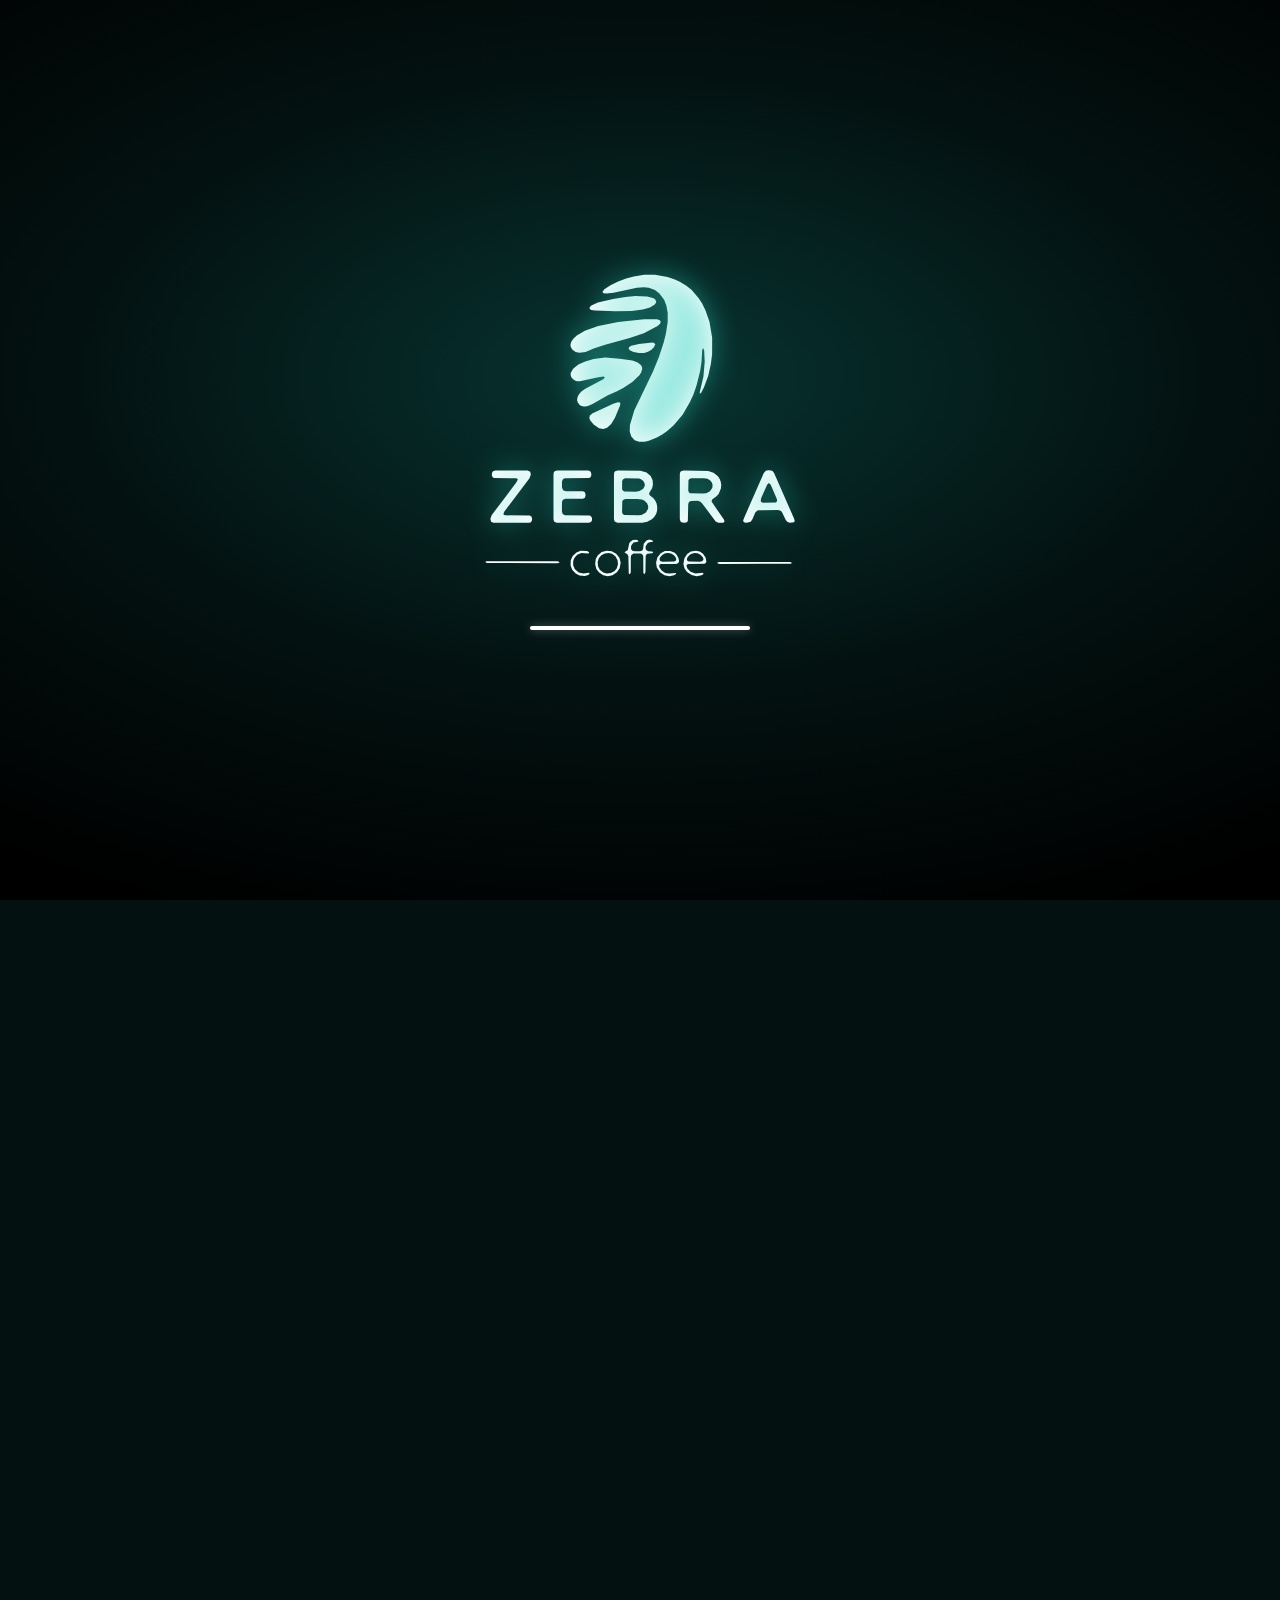
==== commit 75238833: "0510" ====
--- a/index.html
+++ b/index.html
@@ -6,6 +6,8 @@
   <title>Zebra Coffee</title>
   <link rel="icon" type="image/x-icon" href="images/unnamed (1).ico">
   <link rel="stylesheet" href="styles.css">
+  <link rel="stylesheet" href="intro.css">
+  <script>(function(){var h=document.documentElement;try{h.classList.add(sessionStorage.getItem('zebra-intro-seen')?'zi-seen':'zi-intro')}catch(e){h.classList.add('zi-intro')}if(h.classList.contains('zi-intro')){var m=document.createElement('meta');m.name='theme-color';m.id='zi-tc';m.content='#031211';document.head.appendChild(m)}setTimeout(function(){if(window.__ziOK)return;var b=document.getElementById('zebra-intro');if(b)b.remove();h.classList.remove('zi-intro');if(document.body)document.body.classList.remove('zi-lock')},25000)})();</script>
   <link rel="preconnect" href="https://fonts.googleapis.com">
   <link rel="preconnect" href="https://fonts.gstatic.com" crossorigin>
   <link href="https://fonts.googleapis.com/css2?family=Montserrat:ital,wght@0,300;0,400;0,600;0,800;0,900;1,400&display=swap" rel="stylesheet">
@@ -472,6 +474,32 @@
     }  </style>
 </head>
 <body>
+<div id="zebra-intro" data-no-translate>
+<div class="zi-dark"></div>
+<div class="zi-teal"><div class="zi-stripes"><i></i></div></div>
+<div class="zi-logo">
+  <div class="zi-mark"><svg class="stage" viewBox="0 0 209 203" style="--fill:7.40s" aria-label="Zebra Coffee"><g fill-rule="evenodd"><path class="zp h" pathLength="1" d="M114.25 3.07 L107.25 3.08 L100.50 4.17 L95.50 5.53 L90.25 7.47 L85.25 10.00 L81.25 12.55 L80.00 14.22 L80.58 15.23 L82.75 15.40 L87.25 14.78 L102.50 11.52 L107.00 11.25 L110.25 11.67 L114.25 13.12 L117.15 15.35 L120.25 19.50 L121.67 23.00 L122.60 28.00 L122.60 33.75 L121.48 41.25 L120.02 47.25 L116.87 56.75 L112.92 66.50 L100.75 91.75 L97.93 101.25 L97.80 105.50 L98.82 108.75 L101.00 111.17 L104.00 112.17 L107.50 112.10 L110.25 111.52 L115.50 109.33 L119.00 107.42 L122.25 105.13 L126.50 101.43 L132.32 94.50 L137.13 86.25 L139.38 81.25 L141.47 75.25 L143.83 65.75 L144.67 60.00 L145.13 52.25 L145.73 50.93 L146.40 52.50 L146.75 60.00 L145.92 69.50 L143.55 79.75 L143.55 80.90 L144.45 80.23 L146.22 76.75 L149.03 69.25 L150.75 61.50 L151.60 55.00 L151.62 44.25 L149.87 33.75 L147.23 26.25 L144.98 21.75 L142.70 18.25 L138.25 13.08 L134.75 10.27 L130.75 7.80 L127.25 6.13 L122.50 4.58Z" style="--d:0.10s;--t:1.9s"/><path class="zp h" pathLength="1" d="M115.07 20.50 L114.57 19.40 L113.50 18.53 L109.25 17.33 L101.50 17.00 L95.00 17.60 L87.00 18.92 L77.00 21.27 L72.75 23.18 L71.77 24.12 L71.52 25.10 L72.52 26.10 L75.25 26.50 L88.25 27.00 L99.00 26.85 L106.25 25.80 L111.00 24.42 L114.13 22.55 L114.93 21.47Z" style="--d:0.65s;--t:1.9s"/><path class="zp h" pathLength="1" d="M118.03 33.65 L117.20 32.70 L115.50 32.17 L107.25 32.17 L90.25 34.02 L77.25 36.62 L68.50 39.72 L63.25 42.78 L61.28 44.52 L59.78 46.50 L59.12 48.50 L59.27 50.25 L60.40 52.15 L62.50 53.57 L65.00 54.08 L69.00 53.58 L74.25 51.30 L81.75 48.78 L97.75 44.48 L107.00 41.23 L116.00 36.57 L117.73 34.93Z" style="--d:1.20s;--t:1.9s"/><path class="zp h" pathLength="1" d="M114.33 48.57 L113.83 47.73 L112.50 47.33 L103.75 48.30 L98.75 49.40 L97.45 50.30 L97.12 51.23 L97.80 52.35 L100.25 53.48 L103.75 54.17 L107.25 54.15 L109.75 53.42 L112.00 52.02 L113.77 50.25Z" style="--d:1.75s;--t:1.9s"/><path class="zp h" pathLength="1" d="M105.23 62.27 L103.00 60.37 L99.50 59.13 L91.25 57.90 L81.75 57.08 L74.25 58.07 L68.75 59.70 L64.25 61.70 L60.83 64.50 L59.25 67.25 L59.22 68.75 L59.68 70.00 L60.80 71.33 L62.00 72.12 L63.50 72.58 L65.25 72.58 L77.25 70.07 L80.73 69.63 L81.55 70.17 L80.50 71.38 L68.75 77.52 L66.03 79.55 L64.45 81.50 L63.63 83.25 L63.42 85.00 L63.97 86.75 L65.28 88.27 L66.75 89.02 L68.50 89.20 L70.50 88.85 L73.50 87.50 L83.50 81.83 L89.50 79.22 L93.50 77.03 L99.50 73.07 L104.25 68.50 L105.23 67.00 L105.90 65.00 L105.88 63.75Z" style="--d:2.30s;--t:1.9s"/><path class="zp h" pathLength="1" d="M91.47 86.62 L90.00 86.35 L87.00 87.35 L73.25 93.67 L72.02 94.82 L71.48 96.00 L71.50 97.00 L72.15 98.50 L74.25 100.92 L77.75 103.38 L80.50 103.92 L83.00 103.02 L85.68 100.50 L88.15 96.50 L91.27 89.00 L91.67 87.52Z" style="--d:2.85s;--t:1.9s"/><path class="zp" pathLength="1" d="M8.48 131.47 L7.83 132.52 L7.72 134.00 L8.18 135.25 L9.05 135.83 L23.50 136.02 L24.43 136.35 L24.67 136.92 L23.57 139.00 L7.70 160.00 L6.78 162.50 L7.22 164.47 L8.75 165.07 L32.00 165.05 L33.27 164.70 L33.98 163.48 L34.02 162.25 L33.55 161.00 L32.48 160.35 L16.75 160.25 L15.68 160.00 L15.27 159.33 L15.93 157.75 L32.32 136.00 L33.22 133.50 L32.78 131.75 L31.00 131.00 L10.00 131.00Z" style="--d:3.40s;--t:1.3s"/><path class="zp" pathLength="1" d="M48.77 131.47 L48.18 132.30 L48.00 133.50 L48.00 162.75 L48.37 164.25 L50.00 165.00 L71.00 165.05 L72.50 164.58 L73.15 163.48 L73.18 162.25 L72.77 161.17 L71.72 160.42 L55.50 160.20 L53.98 159.33 L53.50 157.50 L53.53 151.75 L53.87 150.55 L54.43 149.90 L56.00 149.43 L67.23 149.45 L68.52 148.75 L69.00 147.00 L68.53 145.22 L67.25 144.52 L56.25 144.50 L54.45 144.02 L53.55 142.25 L53.52 138.25 L53.97 136.92 L54.80 136.25 L56.00 136.00 L71.22 135.88 L72.13 135.38 L72.63 134.47 L72.70 133.00 L72.25 131.77 L71.42 131.18 L70.25 131.00 L50.25 131.00Z" style="--d:3.72s;--t:1.3s"/><path class="zp" pathLength="1" d="M88.27 131.48 L87.68 132.32 L87.50 133.50 L87.50 162.75 L87.97 164.30 L89.75 165.05 L106.00 165.00 L109.25 164.40 L112.23 162.82 L113.77 161.40 L115.10 159.25 L115.65 157.25 L115.75 155.00 L115.35 152.50 L114.42 150.50 L113.13 148.90 L110.85 147.10 L110.45 146.35 L110.67 145.25 L112.40 142.50 L112.95 140.25 L112.75 137.25 L111.45 134.52 L108.75 132.25 L104.75 131.08 L90.00 131.00ZM92.92 151.03 L93.67 149.98 L95.00 149.53 L102.50 149.50 L105.75 149.90 L107.50 150.65 L109.12 152.27 L109.87 154.25 L109.77 156.00 L108.37 158.38 L105.50 159.98 L103.25 160.25 L94.27 160.08 L93.22 159.33 L92.80 158.25ZM92.85 137.75 L93.50 136.60 L94.75 136.05 L104.00 136.20 L105.70 136.92 L106.90 138.07 L107.62 139.75 L107.58 141.00 L106.58 142.93 L104.25 144.42 L101.75 144.75 L94.27 144.65 L93.22 144.00 L92.80 143.00Z" style="--d:4.04s;--t:1.3s"/><path class="zp" pathLength="1" d="M131.27 131.48 L130.68 132.32 L130.50 133.50 L130.50 162.75 L130.97 164.30 L132.02 164.95 L133.75 165.10 L135.08 164.72 L135.75 163.93 L136.00 153.00 L136.47 151.50 L137.75 150.80 L142.00 150.75 L143.70 151.22 L145.00 152.27 L153.92 164.25 L155.75 165.03 L158.50 165.03 L159.45 164.70 L159.65 163.92 L159.30 163.00 L151.22 151.28 L151.63 149.87 L154.45 147.82 L155.85 146.25 L157.33 142.75 L157.57 140.50 L157.22 138.25 L156.55 136.50 L155.37 134.75 L152.50 132.37 L149.00 131.20 L133.00 131.00ZM136.17 137.30 L136.75 136.47 L138.00 136.02 L146.25 136.00 L148.50 136.38 L150.18 137.30 L151.42 138.75 L151.90 140.25 L151.75 142.25 L150.22 144.55 L147.75 145.73 L145.25 146.00 L137.30 145.83 L136.47 145.25 L136.02 144.00Z" style="--d:4.36s;--t:1.3s"/><path class="zp" pathLength="1" d="M186.67 131.12 L185.38 132.52 L172.33 162.25 L171.92 163.48 L172.07 164.47 L172.80 164.97 L174.25 165.12 L176.77 164.45 L177.83 163.00 L179.88 158.28 L181.53 156.93 L194.50 156.75 L195.95 157.02 L197.12 157.87 L199.70 163.25 L200.70 164.47 L202.25 165.07 L205.07 164.82 L205.55 163.93 L205.18 162.50 L192.13 132.75 L191.23 131.52 L190.22 130.93 L188.25 130.75ZM188.45 139.35 L189.18 139.52 L189.93 140.50 L193.95 149.75 L194.00 151.08 L193.20 151.83 L185.00 151.98 L183.88 151.65 L183.38 151.08 L183.55 149.25 L187.53 140.25Z" style="--d:4.68s;--t:1.3s"/><path class="zp" pathLength="1" d="M3.45 190.78 L4.50 191.38 L50.25 191.50 L51.42 191.32 L52.02 190.82 L50.75 190.25 L4.05 190.30Z" style="--d:5.00s;--t:1.0s"/><path class="zp" pathLength="1" d="M65.75 183.43 L63.00 184.47 L60.55 186.75 L59.27 189.50 L59.17 193.00 L60.22 195.75 L62.50 198.27 L65.00 199.57 L68.50 199.88 L70.73 199.23 L71.73 198.07 L70.95 197.77 L67.50 198.25 L64.50 197.60 L61.98 195.50 L60.90 193.00 L60.82 190.75 L61.18 189.00 L62.00 187.53 L63.50 186.05 L66.25 184.90 L70.68 185.18 L71.37 184.80 L70.87 184.07 L69.75 183.58Z" style="--d:5.20s;--t:1.0s"/><path class="zp" pathLength="1" d="M82.75 183.33 L79.50 184.20 L76.98 186.27 L75.62 188.75 L75.22 192.25 L75.98 195.25 L77.80 197.63 L80.50 199.33 L83.50 199.98 L86.50 199.33 L89.40 197.43 L91.20 194.75 L91.88 191.25 L91.05 188.00 L88.93 185.25 L86.00 183.68ZM81.50 185.10 L84.00 184.80 L86.25 185.40 L88.42 187.03 L89.85 189.50 L90.12 192.25 L89.37 194.75 L87.93 196.57 L85.50 197.93 L82.75 198.20 L80.50 197.60 L78.22 195.73 L77.08 193.50 L76.85 190.75 L77.60 188.27 L79.28 186.30Z" style="--d:5.40s;--t:1.0s"/><path class="zp" pathLength="1" d="M99.75 176.38 L98.22 177.42 L97.47 178.50 L96.53 182.83 L94.37 184.38 L96.37 185.80 L96.92 187.00 L97.15 198.15 L97.83 198.73 L98.47 197.50 L98.50 187.50 L98.85 186.12 L100.25 185.22 L104.50 185.15 L105.80 185.52 L106.62 186.77 L106.68 197.50 L107.00 198.45 L107.53 198.62 L108.07 197.25 L108.20 186.55 L109.13 185.40 L112.45 185.02 L113.15 184.47 L112.45 183.87 L110.00 183.70 L108.93 183.28 L108.18 182.23 L108.18 180.50 L109.57 178.30 L110.75 177.77 L112.82 177.55 L113.12 177.05 L111.50 176.18 L110.00 176.22 L108.75 176.70 L106.95 178.75 L106.50 182.23 L105.98 183.15 L104.50 183.73 L101.00 183.75 L99.60 183.40 L98.85 182.65 L98.57 181.25 L98.87 179.75 L100.30 178.02 L103.13 177.55 L103.53 177.07 L102.95 176.45 L102.00 176.15Z" style="--d:5.60s;--t:1.0s"/><path class="zp" pathLength="1" d="M120.75 183.60 L118.03 184.97 L115.83 187.75 L115.00 191.25 L115.48 194.25 L117.55 197.43 L120.50 199.35 L123.75 200.00 L126.75 199.42 L127.98 198.63 L128.10 197.88 L123.50 198.25 L121.00 197.83 L118.63 196.33 L117.07 194.00 L117.10 192.75 L118.02 192.10 L128.00 191.97 L129.32 191.52 L129.92 190.68 L129.98 189.50 L129.43 187.75 L128.43 186.02 L127.20 184.73 L124.25 183.45ZM117.22 188.75 L117.78 187.50 L119.25 185.97 L121.00 185.05 L123.00 184.82 L124.75 185.17 L126.47 186.18 L127.65 187.50 L128.20 188.98 L127.88 189.90 L126.75 190.45 L119.25 190.50 L117.70 190.03Z" style="--d:5.80s;--t:1.0s"/><path class="zp" pathLength="1" d="M137.75 183.88 L135.30 185.55 L133.50 188.25 L132.85 192.00 L133.52 194.75 L135.23 197.30 L138.25 199.27 L141.50 199.98 L144.75 199.38 L145.78 198.70 L145.98 197.98 L145.23 197.78 L140.75 198.20 L137.50 197.08 L135.45 195.00 L134.82 193.10 L135.25 192.35 L136.25 192.02 L146.68 191.82 L147.52 191.23 L147.85 190.47 L147.40 188.00 L145.65 185.33 L143.50 183.88 L141.00 183.33ZM135.08 188.98 L135.50 187.75 L136.82 186.20 L138.25 185.30 L140.25 184.82 L142.00 184.93 L143.75 185.75 L145.45 187.50 L146.00 188.97 L145.35 190.13 L143.75 190.50 L136.50 190.45 L135.38 189.90Z" style="--d:6.00s;--t:1.0s"/><path class="zp" pathLength="1" d="M154.95 191.33 L155.37 191.75 L156.75 192.00 L202.98 191.87 L203.68 191.38 L203.35 190.98 L202.25 190.75 L156.50 190.75 L155.37 190.93Z" style="--d:6.20s;--t:1.0s"/></g></svg></div>
+  <div class="zi-load" aria-hidden="true"><i></i></div>
+</div>
+<div id="zi-lang">
+  <div class="zi-pane">
+    <div class="zi-mk"><img src="images/zebra-mark-white.png" alt=""></div>
+    <p class="zi-eye"><span class="zi-swap" id="zi-title">Welcome to Zebra Coffee</span></p>
+    <h2 class="zi-h"><span class="zi-swap" id="zi-sub">Choose your language</span></h2>
+    <div class="zi-select" id="zi-select">
+      <button type="button" class="zi-field" id="zi-field" aria-haspopup="listbox" aria-expanded="false" aria-controls="zi-menu"><i class="zi-badge" id="zi-fbadge">EN</i><span class="zi-name"><b id="zi-fname">English</b><small id="zi-fhello">Hello</small></span><svg class="zi-chev" viewBox="0 0 24 24" width="20" height="20" fill="none" stroke="currentColor" stroke-width="2.8" stroke-linecap="round" stroke-linejoin="round" aria-hidden="true"><path d="M6 9l6 6 6-6"/></svg></button>
+      <div class="zi-menu" id="zi-menu" role="listbox">
+        <button type="button" class="zi-op" role="option" aria-selected="true" data-lang="en"><i class="zi-badge">EN</i><span class="zi-name"><b>English</b><small>Hello</small></span><svg viewBox="0 0 24 24" fill="none" stroke="currentColor" stroke-width="3.6" stroke-linecap="round" stroke-linejoin="round" aria-hidden="true"><path d="M5 12.8l4.6 4.6L19 7.6"/></svg></button><button type="button" class="zi-op" role="option" aria-selected="false" data-lang="ru"><i class="zi-badge">RU</i><span class="zi-name"><b>Русский</b><small>Привет</small></span><svg viewBox="0 0 24 24" fill="none" stroke="currentColor" stroke-width="3.6" stroke-linecap="round" stroke-linejoin="round" aria-hidden="true"><path d="M5 12.8l4.6 4.6L19 7.6"/></svg></button><button type="button" class="zi-op" role="option" aria-selected="false" data-lang="kk"><i class="zi-badge">KZ</i><span class="zi-name"><b>Қазақша</b><small>Сәлем</small></span><svg viewBox="0 0 24 24" fill="none" stroke="currentColor" stroke-width="3.6" stroke-linecap="round" stroke-linejoin="round" aria-hidden="true"><path d="M5 12.8l4.6 4.6L19 7.6"/></svg></button>
+      </div>
+    </div>
+    <button type="button" class="zi-go" id="zi-go"><span class="zi-swap" id="zi-gotxt">Continue</span><span class="zi-arrow"><svg viewBox="0 0 24 24" width="18" height="18" fill="none" stroke="currentColor" stroke-width="2.8" stroke-linecap="round" stroke-linejoin="round"><path d="M5 12h14M13 6l6 6-6 6"/></svg></span></button>
+  </div>
+</div>
+<div id="zi-wait" aria-live="polite">
+  <div class="zi-spinbox"><div id="zi-spin"></div><img class="zi-spinmk" src="images/zebra-mark-white.png" alt=""></div>
+  <p id="zi-waitt"></p>
+</div>
+</div>
 
   <header>
     <div class="nav-container">
@@ -552,6 +580,10 @@
     <p>© 2026 Zebra Coffee — Павлодар. Создатель сайта: <strong>Ибрагимов Гурбан</strong></p>
   </footer>
 
+  <script src="intro.js" defer></script>
+  <script src="scroll-progress.js" defer></script>
+  <script src="site-fx.js" defer></script>
+  <script src="lang-loader.js" defer></script>
   <script src="i18n.js" defer></script>
 </body>
 </html>
--- a/intro.css
+++ b/intro.css
@@ -0,0 +1,97 @@
+/* ===== Заставка Zebra Coffee ===== */
+#zebra-intro{position:fixed;top:0;left:0;width:100%;height:100vh;height:100dvh;z-index:99999;overflow:hidden;overscroll-behavior:none;touch-action:manipulation;-webkit-tap-highlight-color:transparent;font-family:"Inter","Segoe UI",Helvetica,Arial,sans-serif;color:#fff;-webkit-font-smoothing:antialiased}
+html.zi-seen #zebra-intro{display:none}
+/* пока идёт заставка, сайта не видно (в том числе на телефонах) */
+html.zi-intro,html.zi-intro body{background:#031211!important;overflow:hidden!important}
+html.zi-intro body>*:not(#zebra-intro){visibility:hidden!important}
+body.zi-lock{overflow:hidden}
+#zebra-intro.opening{opacity:0;pointer-events:none;transition:opacity 1.1s cubic-bezier(.4,0,.2,1) .1s}
+
+.zi-dark{position:absolute;inset:0;background:radial-gradient(ellipse 85% 65% at 50% 42%,#073431 0,#031211 52%,#000 100%)}
+/* фон выбора языка = фон сайта Zebra Coffee */
+.zi-teal{position:absolute;inset:0;opacity:0;transition:opacity 1.4s cubic-bezier(.4,0,.2,1);
+background:radial-gradient(circle at 20% 20%,rgba(255,255,255,.15) 0%,transparent 40%),radial-gradient(circle at 80% 80%,rgba(255,255,255,.12) 0%,transparent 40%),radial-gradient(circle at 50% 50%,rgba(0,0,0,.1) 0%,transparent 60%),radial-gradient(circle at 50% 30%,#00c9c9 0%,#00a3a3 50%,#007a7a 100%)}
+#zebra-intro.lang-show .zi-teal{opacity:1}
+.zi-stripes{position:absolute;inset:0;overflow:hidden;-webkit-mask-image:linear-gradient(90deg,#000 0,transparent 26%,transparent 74%,#000 100%);mask-image:linear-gradient(90deg,#000 0,transparent 26%,transparent 74%,#000 100%)}
+.zi-stripes i{position:absolute;top:0;bottom:0;left:-120px;right:-120px;background:repeating-linear-gradient(115deg,rgba(255,255,255,.085) 0 22px,transparent 22px 60px);animation:zi-stripe 9s linear infinite}
+@keyframes zi-stripe{to{transform:translateX(-66.2px)}}
+
+.zi-logo{position:absolute;inset:0;display:flex;flex-direction:column;align-items:center;justify-content:center;gap:clamp(30px,6vh,46px);transition:opacity 1.1s ease,transform 1.3s cubic-bezier(.4,0,.2,1)}
+#zebra-intro.phase-out .zi-logo{opacity:0;transform:scale(1.07)}
+.zi-mark{display:grid;place-items:center}
+.zi-mark>svg{grid-area:1/1;width:min(74vw,320px);height:auto;overflow:visible}
+.zi-glow{filter:blur(14px);opacity:0;animation:zi-glow-in 1.8s 7.4s ease forwards}
+@keyframes zi-glow-in{to{opacity:.5}}
+.zp{fill:#fff;fill-opacity:0;stroke:#5ff5e4;stroke-width:.9;stroke-linejoin:round;stroke-linecap:round;stroke-dasharray:1 1;stroke-dashoffset:1;
+animation:zi-draw var(--t) cubic-bezier(.45,.05,.35,1) var(--d) forwards,zi-fillin 1.1s var(--fill) ease forwards,zi-tone 1.1s var(--fill) ease forwards}
+@keyframes zi-draw{to{stroke-dashoffset:0}}
+@keyframes zi-fillin{to{fill-opacity:1}}
+@keyframes zi-tone{to{stroke-opacity:0}}
+.zi-load{width:min(52vw,220px);height:4px;border-radius:4px;background:rgba(255,255,255,.16)}
+.zi-load i{display:block;height:100%;width:0;border-radius:4px;background:#fff;box-shadow:0 0 10px rgba(255,255,255,.35);animation:zi-load 8.8s cubic-bezier(.4,0,.2,1) forwards}
+@keyframes zi-load{0%{width:0}8%{width:7%}22%{width:25%}38%{width:39%}52%{width:62%}70%{width:75%}88%{width:94%}100%{width:100%}}
+
+/* ===== выбор языка ===== */
+#zi-lang{position:absolute;inset:0;display:flex;overflow-y:auto;padding:max(18px,env(safe-area-inset-top,0px)) 16px max(18px,env(safe-area-inset-bottom,0px));visibility:hidden;scrollbar-width:none}
+#zi-lang::-webkit-scrollbar{display:none}
+#zebra-intro.lang-show #zi-lang{visibility:visible}
+#zebra-intro.opening #zi-lang{visibility:hidden}
+.zi-pane{width:min(400px,100%);margin:auto;text-align:center}
+#zebra-intro.leaving .zi-pane{opacity:0;transform:translateY(-16px);transition:opacity .5s ease,transform .5s ease;pointer-events:none}
+.zi-swap{display:inline-block}
+
+.zi-mk{display:grid;place-items:center;width:88px;height:88px;margin:0 auto 18px;border-radius:50%;background:rgba(255,255,255,.14);border:1px solid rgba(255,255,255,.35);box-shadow:0 14px 40px rgba(0,60,60,.35),inset 0 1px 0 rgba(255,255,255,.4)}
+.zi-mk img{width:46px;height:auto;display:block}
+.zi-eye{margin:0 0 8px;font-size:13px;font-weight:700;letter-spacing:.1em;text-transform:uppercase;color:#d6fbf4}
+.zi-h{margin:0 0 24px;font-size:clamp(28px,7.6vw,36px);line-height:1.12;font-weight:900;letter-spacing:-.02em;text-shadow:0 4px 24px rgba(0,60,60,.3)}
+
+.zi-select{position:relative;text-align:left}
+.zi-field{display:flex;align-items:center;gap:14px;width:100%;padding:12px 16px 12px 12px;border-radius:22px;border:1px solid rgba(255,255,255,.3);background:rgba(0,50,50,.45);color:#fff;font-family:inherit;text-align:left;cursor:pointer;box-shadow:0 10px 30px rgba(0,50,50,.2);transition:background .3s ease,border-color .3s ease,transform .35s cubic-bezier(.2,.7,.2,1)}
+.zi-field:hover{background:rgba(0,50,50,.62);transform:translateY(-2px)}
+.zi-select.open .zi-field{border-color:#fff;background:rgba(0,50,50,.72)}
+.zi-chev{flex:none;color:#fff;transition:transform .45s cubic-bezier(.2,.7,.2,1)}
+.zi-select.open .zi-chev{transform:rotate(180deg)}
+.zi-badge{display:grid;place-items:center;flex:none;width:48px;height:48px;border-radius:50%;font-style:normal;font-weight:900;font-size:14px;letter-spacing:.03em;background:#fff;color:#007a7a}
+.zi-name{display:grid;gap:2px;flex:1;min-width:0}
+.zi-name b{font-size:17px;font-weight:800}
+.zi-name small{font-size:13px;font-weight:600;color:#a3e4d7}
+.zi-menu{position:absolute;left:0;right:0;top:calc(100% + 10px);padding:8px;border-radius:24px;background:#fff;box-shadow:0 26px 60px rgba(0,50,50,.45);opacity:0;visibility:hidden;transform:translateY(-10px) scale(.97);transform-origin:50% 0;transition:opacity .25s ease,transform .4s cubic-bezier(.2,.7,.2,1),visibility 0s .4s;z-index:8}
+.zi-select.open .zi-menu{opacity:1;visibility:visible;transform:none;transition-delay:0s}
+.zi-op{display:flex;align-items:center;gap:14px;width:100%;padding:10px 14px 10px 10px;border:0;border-radius:16px;background:transparent;color:#007a7a;font-family:inherit;text-align:left;cursor:pointer;transition:background .2s ease}
+.zi-op+.zi-op{margin-top:2px}
+.zi-op:hover{background:#e0f7f7}
+.zi-op .zi-badge{width:42px;height:42px;background:#007a7a;color:#fff}
+.zi-op .zi-name small{color:#55aaa4}
+.zi-op svg{width:20px;height:20px;flex:none;color:#007a7a;opacity:0;transform:scale(.4);transition:opacity .25s,transform .4s cubic-bezier(.2,.9,.3,1.4)}
+.zi-op[aria-selected="true"]{background:#e8fbf8}
+.zi-op[aria-selected="true"] svg{opacity:1;transform:none}
+
+.zi-go{position:relative;display:flex;align-items:center;justify-content:center;width:100%;height:58px;margin-top:20px;border:0;border-radius:30px;font-family:inherit;font-weight:900;font-size:17px;color:#007a7a;background:#fff;box-shadow:0 8px 25px rgba(0,0,0,.25);cursor:pointer;transition:background .3s ease,transform .3s cubic-bezier(.2,.7,.2,1),box-shadow .3s ease}
+.zi-go:hover{background:#e0f7f7;transform:translateY(-2px);box-shadow:0 14px 34px rgba(0,60,60,.32)}
+.zi-go:active{transform:scale(.98)}
+.zi-arrow{position:absolute;right:10px;top:10px;display:grid;place-items:center;width:38px;height:38px;border-radius:50%;background:#007a7a;color:#fff;transition:transform .4s cubic-bezier(.2,.7,.2,1)}
+.zi-go:hover .zi-arrow{transform:translateX(3px)}
+.zi-field:focus-visible,.zi-op:focus-visible,.zi-go:focus-visible{outline:2px solid #fff;outline-offset:3px}
+/* плавное появление элементов выбора языка */
+#zebra-intro.lang-show .zi-pane>*{animation:zi-up 1s cubic-bezier(.2,.7,.2,1) backwards}
+#zebra-intro.lang-show .zi-pane>.zi-mk{animation-delay:.25s}
+#zebra-intro.lang-show .zi-pane>.zi-eye{animation-delay:.35s}
+#zebra-intro.lang-show .zi-pane>.zi-h{animation-delay:.45s}
+#zebra-intro.lang-show .zi-select{animation:zi-up 1s cubic-bezier(.2,.7,.2,1) .55s backwards}
+#zebra-intro.lang-show .zi-pane>.zi-go{animation-delay:.75s}
+@keyframes zi-up{from{opacity:0;transform:translateY(22px)}to{opacity:1;transform:none}}
+#zebra-intro.lang-show .zi-pane>.zi-mk{animation-name:zi-up,zi-bob;animation-duration:1s,5s;animation-delay:.25s,1.4s;animation-iteration-count:1,infinite;animation-timing-function:cubic-bezier(.2,.7,.2,1),ease-in-out;animation-fill-mode:backwards,none}
+@keyframes zi-bob{0%,100%{transform:translateY(0)}50%{transform:translateY(-5px)}}
+
+/* круглая загрузка как в Android (без цифр) */
+#zi-wait{position:absolute;inset:0;display:flex;flex-direction:column;align-items:center;justify-content:center;gap:26px;opacity:0;visibility:hidden;transition:opacity .6s ease}
+#zebra-intro.loading #zi-wait{opacity:1;visibility:visible}
+.zi-spinbox{position:relative;width:104px;height:104px;transition:transform 1.1s cubic-bezier(.4,0,.2,1)}
+#zebra-intro.opening .zi-spinbox{transform:scale(1.3)}
+#zi-spin svg{display:block;animation:zi-rot 1.1s linear infinite}
+@keyframes zi-rot{to{transform:rotate(360deg)}}
+.zi-spinmk{position:absolute;left:50%;top:50%;width:42px;height:auto;transform:translate(-50%,-50%)}
+#zi-waitt{margin:0;font-size:clamp(15px,3.8vw,18px);font-weight:700;letter-spacing:.03em;color:#fff;opacity:0}
+#zebra-intro.loading #zi-waitt{animation:zi-fade .8s .2s ease both}
+@keyframes zi-fade{from{opacity:0;transform:translateY(8px)}to{opacity:1;transform:none}}
+@media (prefers-reduced-motion:reduce){.zp{animation-duration:.01s!important;animation-delay:0s!important}.zi-stripes i,.zi-mk{animation:none!important}}
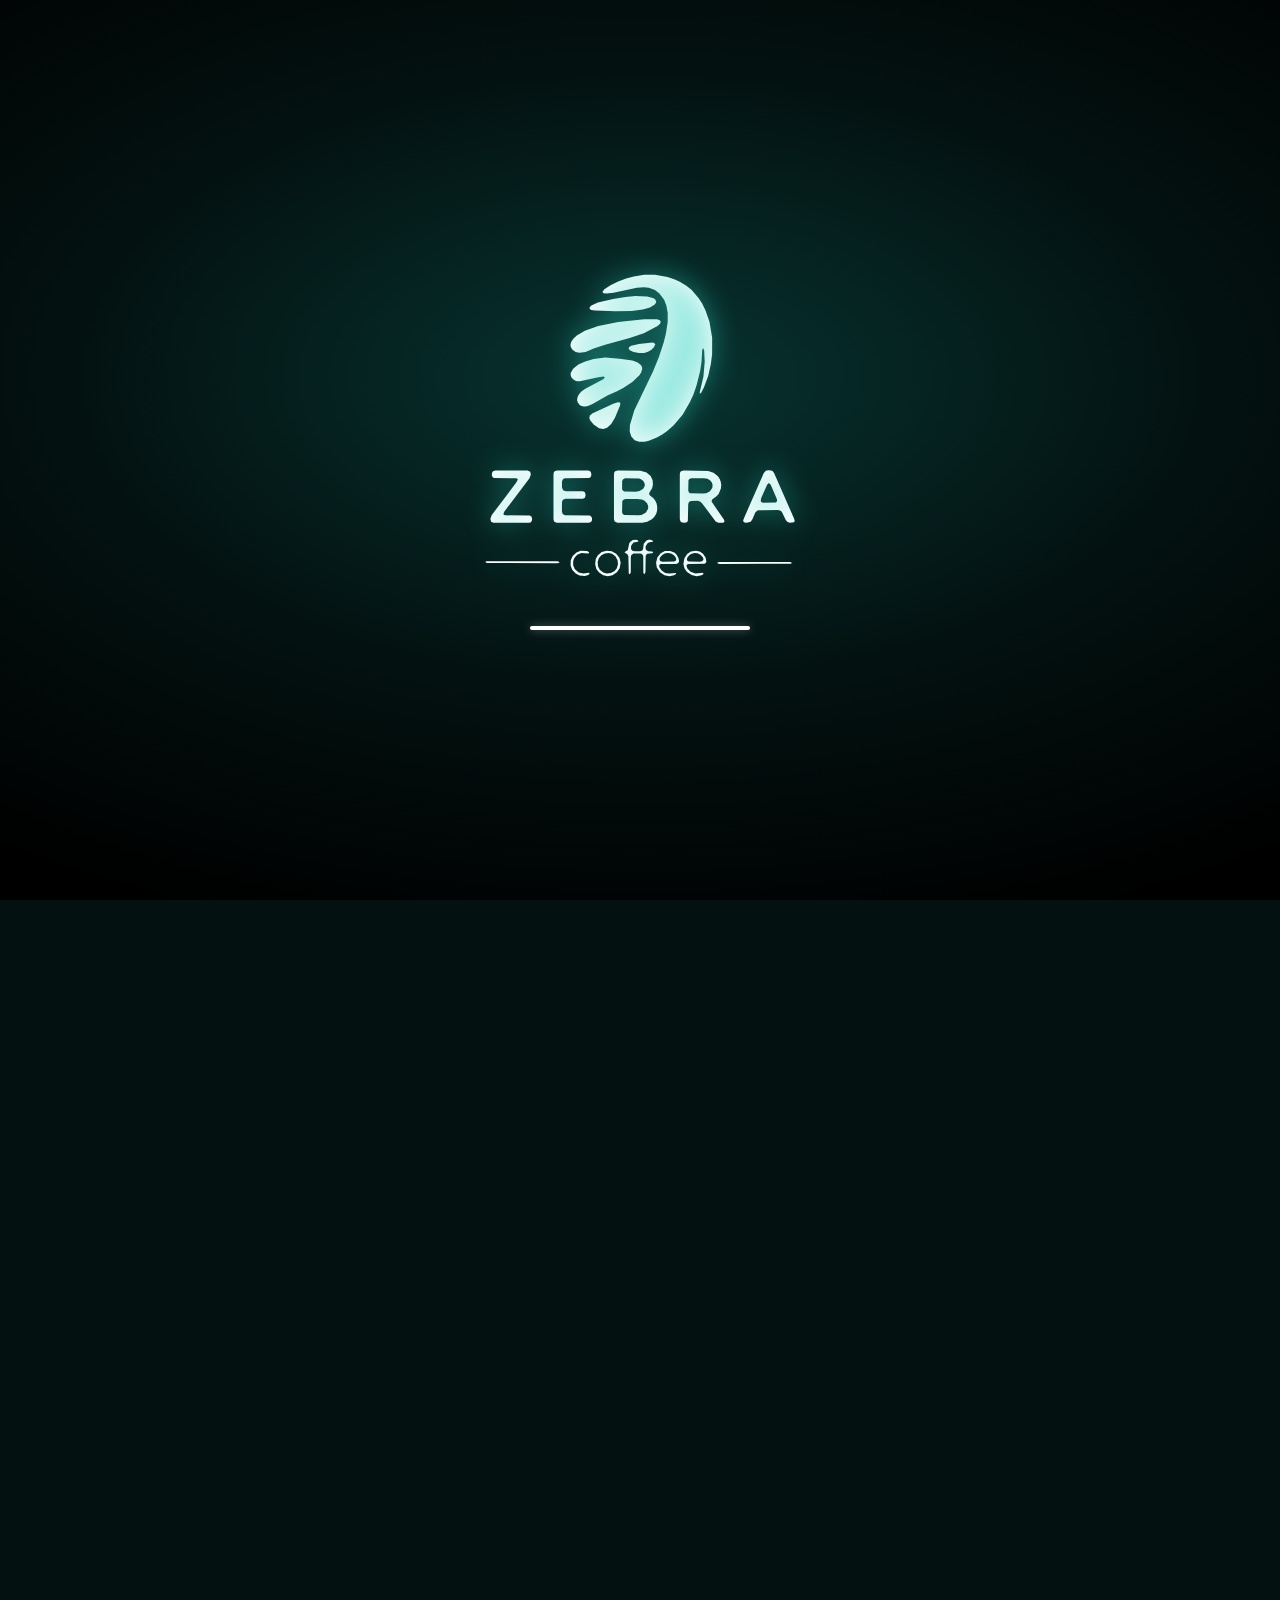
==== commit 1acc5544: "0610" ====
--- a/index.html
+++ b/index.html
@@ -5,6 +5,8 @@
   <meta name="viewport" content="width=device-width, initial-scale=1.0">
   <title>Zebra Coffee</title>
   <link rel="icon" type="image/x-icon" href="images/unnamed (1).ico">
+  <script>try{if(sessionStorage.getItem('zebra-pt')){sessionStorage.removeItem('zebra-pt');document.documentElement.classList.add('pt-enter')}}catch(e){}</script>
+  <link rel="stylesheet" href="page-transition.css">
   <link rel="stylesheet" href="styles.css">
   <link rel="stylesheet" href="intro.css">
   <script>(function(){var h=document.documentElement;try{h.classList.add(sessionStorage.getItem('zebra-intro-seen')?'zi-seen':'zi-intro')}catch(e){h.classList.add('zi-intro')}if(h.classList.contains('zi-intro')){var m=document.createElement('meta');m.name='theme-color';m.id='zi-tc';m.content='#031211';document.head.appendChild(m)}setTimeout(function(){if(window.__ziOK)return;var b=document.getElementById('zebra-intro');if(b)b.remove();h.classList.remove('zi-intro');if(document.body)document.body.classList.remove('zi-lock')},25000)})();</script>
@@ -444,17 +446,17 @@
         background: linear-gradient(90deg, rgba(0,30,31,.9), rgba(0,35,36,.48)), linear-gradient(0deg, rgba(0,24,26,.75), transparent 85%);
       }
       .feature-box:nth-child(1) {
-        --feature-image: url("images/home-coffee-making.jpg");
+        --feature-image: url("images/21.jpg");
       }
       .feature-box:nth-child(2) {
-        --feature-image: url("images/home-guest-service.jpg");
+        --feature-image: url("images/22.jpg");
       }
       .feature-box:nth-child(2)::before {
         background-position: center 42%;
         background-size: cover;
       }
       .feature-box:nth-child(3) {
-        --feature-image: url("images/home-barista-service.jpg");
+        --feature-image: url("images/19.jpg");
       }
       .feature-box h3 {
         position: relative;
@@ -528,7 +530,7 @@
     <section class="home-gallery" aria-label="Zebra Coffee">
       <div class="home-gallery-grid">
         <figure class="home-gallery-item home-gallery-item--hero">
-          <img src="images/home-interior.jpg" alt="Уютный интерьер кофейни Zebra Coffee" loading="eager" decoding="async">
+          <img src="images/23.jpg" alt="Уютный интерьер кофейни Zebra Coffee" loading="eager" decoding="async">
           <figcaption class="home-photo-hero">
             <span class="home-photo-kicker">Ваш любимый ритуал в Zebra Coffee.</span>
             <h1>КОФЕ, УЮТ И ЗАБОТА — В ZEBRA COFFEE</h1>
@@ -540,19 +542,19 @@
           </figcaption>
         </figure>
         <figure class="home-gallery-item">
-          <img src="images/home-coffee-making.jpg" alt="Бариста готовит кофе на профессиональной кофемашине" loading="lazy" decoding="async">
+          <img src="images/21.jpg" alt="Бариста готовит кофе на профессиональной кофемашине" loading="lazy" decoding="async">
           <figcaption><strong>Готовим с любовью и мастерством</strong><span class="home-gallery-copy">Наша команда бариста доводит каждую чашку до идеала на профессиональном оборудовании. Горячий кофе — именно так, как ты любишь!</span></figcaption>
         </figure>
         <figure class="home-gallery-item">
-          <img src="images/home-cafe-team.jpg" alt="Команда Zebra Coffee за работой" loading="lazy" decoding="async">
+          <img src="images/20.jpg" alt="Команда Zebra Coffee за работой" loading="lazy" decoding="async">
           <figcaption><strong>Программа лояльности Zebra Coins</strong><span class="home-gallery-copy">Скачивайте наше мобильное приложение, сканируйте персональный QR-код на кассе при каждой покупке и получайте дополнительную скидку и бонусы за каждый напиток.</span></figcaption>
         </figure>
         <figure class="home-gallery-item">
-          <img src="images/home-barista-service.jpg" alt="Бариста помогает гостям выбрать напиток" loading="lazy" decoding="async">
+          <img src="images/19.jpg" alt="Бариста помогает гостям выбрать напиток" loading="lazy" decoding="async">
           <figcaption><strong>Огромный выбор напитков на любой вкус</strong><span class="home-gallery-copy">Классический горячий кофе, освежающие холодные Frappe, ароматные чаи и фирменные рецепты Zebra Coffee. Найди свой любимый вкус!</span></figcaption>
         </figure>
         <figure class="home-gallery-item">
-          <img src="images/home-guest-service.jpg" alt="Гость оформляет заказ в Zebra Coffee" loading="lazy" decoding="async">
+          <img src="images/22.jpg" alt="Гость оформляет заказ в Zebra Coffee" loading="lazy" decoding="async">
           <figcaption><strong>Напитки и лакомства для всей семьи!</strong><span class="home-gallery-copy">Порадуйте себя и близких: молочные коктейли, сочные лимонады и авторские напитки, которые понравятся детям и вашей второй половинке!</span></figcaption>
         </figure>
       </div>
@@ -576,13 +578,13 @@
 
   </div>
 
-  <footer>
-    <p>© 2026 Zebra Coffee — Павлодар. Создатель сайта: <strong>Ибрагимов Гурбан</strong></p>
-  </footer>
+  <footer class="ft-min"><p data-no-translate>© 2026 Zebra Coffee</p></footer>
 
   <script src="intro.js" defer></script>
   <script src="scroll-progress.js" defer></script>
   <script src="site-fx.js" defer></script>
+  <script src="page-transition.js" defer></script>
+  <script src="site-ui.js" defer></script>
   <script src="lang-loader.js" defer></script>
   <script src="i18n.js" defer></script>
 </body>
--- a/page-transition.css
+++ b/page-transition.css
@@ -0,0 +1,10 @@
+/* Переходы между страницами: страница уходит вверх и растворяется в тёмной завесе, новая поднимается снизу */
+html.pt-enter body>*:not(header):not(script):not(style):not(link):not(#zc-deco):not(#zc-defs):not(#scroll-progress):not(#zl-over){opacity:0;animation:pt-safe 0s 1.6s forwards}
+@keyframes pt-safe{to{opacity:1}}
+html.pt-enter::before,html.pt-exit::before{content:"";position:fixed;left:0;top:0;width:100%;height:100%;z-index:9990;pointer-events:none;background:linear-gradient(0deg,#003a3a 0%,#004c4c 55%,#006362 100%)}
+html.pt-enter::before{animation:pt-cover-safe 0s 1.6s forwards}
+@keyframes pt-cover-safe{to{opacity:0;visibility:hidden}}
+html.pt-exit::before{animation:pt-lift .6s cubic-bezier(.4,0,.2,1) forwards}
+@keyframes pt-lift{from{opacity:1;transform:translateY(0)}to{opacity:0;transform:translateY(-9vh)}}
+#pt-ov{position:fixed;left:0;top:0;width:100%;height:200vh;z-index:9990;pointer-events:none;will-change:transform;
+background:linear-gradient(180deg,rgba(0,58,58,0) 0%,#004c4c 40%,#003a3a 100%);transform:translateY(100vh)}
